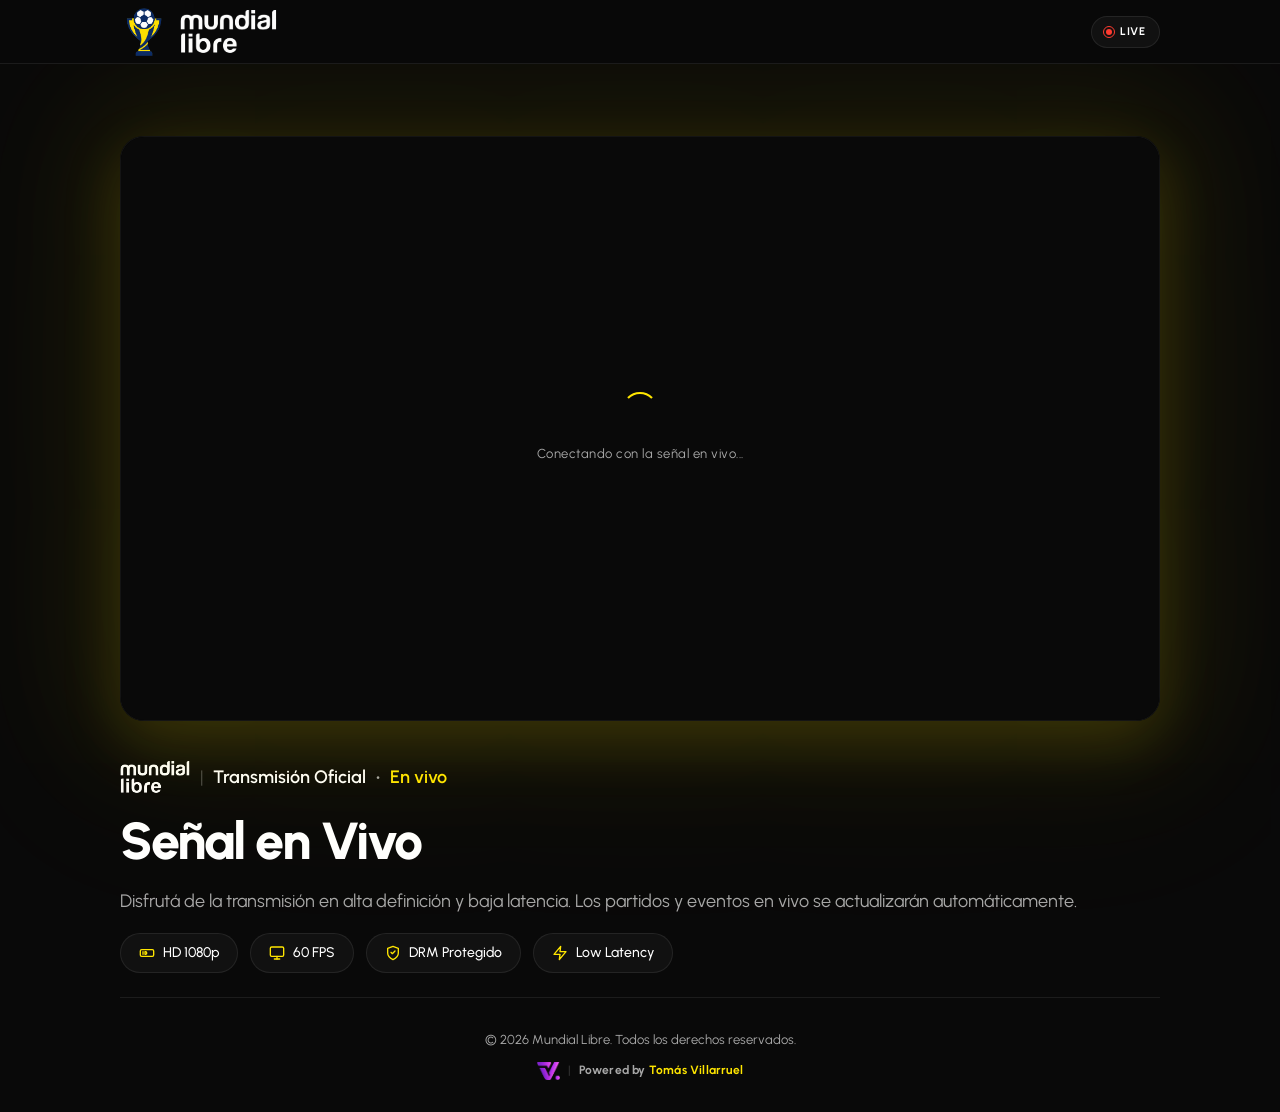
==== index.html @ 09b851c9 "feat: add HLS stream extractor scripts and supporting UI components for live sports monitoring" ====
<!doctype html>
<html lang="es">
  <head>
    <meta charset="UTF-8" />
    <meta name="viewport" content="width=device-width, initial-scale=1.0" />
    <meta
      name="description"
      content="Mundial Libre - Mirá fútbol en vivo gratis en HD con baja latencia, señal estable y cobertura de los principales torneos internacionales." />
    <meta
      name="keywords"
      content="futbol libre, mundial libre, futbol en vivo, copa america en vivo, eurocopa en vivo, ver futbol gratis hd, transmision futbol online, dsports en vivo" />
    <meta name="robots" content="index, follow" />
    <meta name="google-site-verification" content="qY3G6KcyWsuF0Gc6paD_POjngbvopvtGDoPmMm7JuSA" />
    <link rel="canonical" href="https://mundiallibre.vercel.app/" />

    <!-- Open Graph / Facebook -->
    <meta property="og:type" content="website" />
    <meta property="og:url" content="https://mundiallibre.vercel.app/" />
    <meta property="og:site_name" content="Mundial Libre" />
    <meta
      property="og:title"
      content="Mundial Libre | Fútbol en Vivo Gratis en HD" />
    <meta
      property="og:description"
      content="Mundial Libre - Mirá fútbol en vivo gratis en HD con baja latencia, señal estable y cobertura de los principales torneos internacionales." />
    <meta
      property="og:image"
      content="https://mundiallibre.vercel.app/assets/logo.png" />

    <!-- Twitter -->
    <meta name="twitter:card" content="summary_large_image" />
    <meta name="twitter:url" content="https://mundiallibre.vercel.app/" />
    <meta
      name="twitter:title"
      content="Mundial Libre | Fútbol en Vivo Gratis en HD" />
    <meta
      name="twitter:description"
      content="Mundial Libre - Mirá fútbol en vivo gratis en HD con baja latencia, señal estable y cobertura de los principales torneos internacionales." />
    <meta
      name="twitter:image"
      content="https://mundiallibre.vercel.app/assets/logo.png" />

    <!-- Schema.org JSON-LD Structured Data -->
    <script type="application/ld+json">
      {
        "@context": "https://schema.org",
        "@type": "WebSite",
        "name": "Mundial Libre",
        "alternateName": "MundialLibre",
        "url": "https://mundiallibre.vercel.app/",
        "description": "Mundial Libre ofrece fútbol en vivo gratis en HD, con baja latencia y una experiencia de visualización estable.",
        "potentialAction": {
          "@type": "SearchAction",
          "target": "https://mundiallibre.vercel.app/?q={search_term_string}",
          "query-input": "required name=search_term_string"
        }
      }
    </script>

    <title>Mundial Libre | Fútbol en Vivo Gratis en HD</title>

    <!-- Google Fonts: Urbanist -->
    <link rel="preconnect" href="https://fonts.googleapis.com" />
    <link rel="preconnect" href="https://fonts.gstatic.com" crossorigin />
    <link
      href="https://fonts.googleapis.com/css2?family=Urbanist:wght@300;400;500;600;700;800;900&display=swap"
      rel="stylesheet" />

    <!-- CSS Stylesheet -->
    <link rel="stylesheet" href="/css/style.css?v=112" />

    <!-- Favicon -->
    <link rel="shortcut icon" href="/favicon.ico" />
    <link rel="icon" type="image/png" sizes="32x32" href="/favicon.png" />
    <link rel="icon" type="image/svg+xml" href="/assets/favicon.svg" />
    <link rel="apple-touch-icon" href="/assets/logo.png" />
    <link rel="icon" type="image/png" sizes="192x192" href="/assets/logo.png" />

    <link rel="dns-prefetch" href="//cdnjs.cloudflare.com" />
    <link rel="dns-prefetch" href="//cdn.jsdelivr.net" />

    <!-- Shaka Player CDN -->
    <script
      defer
      src="https://cdnjs.cloudflare.com/ajax/libs/shaka-player/5.0.5/shaka-player.compiled.js"></script>

    <!-- GSAP for Animations -->
    <script
      defer
      src="https://cdnjs.cloudflare.com/ajax/libs/gsap/3.12.2/gsap.min.js"></script>

    <!-- Canvas Confetti CDN -->
    <script
      defer
      src="https://cdn.jsdelivr.net/npm/canvas-confetti@1.6.0/dist/confetti.browser.min.js"></script>
  </head>
  <body>
    <!-- MODERN STICKY NAVBAR (full-width, outside app-container) -->
    <header class="app-header" id="app-navbar">
      <div class="navbar-inner">
        <a
          href="/"
          class="brand-logo"
          id="brand-home-link">
          <img
            src="/assets/logo.svg"
            alt="Logo de Mundial Libre"
            class="brand-logo-img" />
          <img
            src="/assets/mundiallibre.svg"
            alt="Mundial Libre Logo"
            class="brand-logo-text-img" />
        </a>

        <div class="navbar-right">
          <div class="signal-badge">
            <span class="live-dot"></span>
            <span class="live-text">LIVE</span>
          </div>
        </div>
      </div>
    </header>

    <!-- Centered Web App Container -->
    <div class="app-container">
      <!-- MAIN STREAMING CONTENT -->
      <main class="main-content">
        <h1 class="visually-hidden">
          Mundial Libre | Fútbol en Vivo Gratis en HD
        </h1>
        <div class="player-container-relative">
          <div class="player-glow-backdrop"></div>
          <div class="player-wrapper animate-player" id="player-container">
            <!-- Loading overlay -->
            <div class="player-loader" id="player-loader">
              <div class="spinner">
                <div class="spinner-circle"></div>
              </div>
              <p class="loader-text">Conectando con la señal en vivo...</p>
            </div>

            <!-- Video Element -->
            <video
              id="video-player"
              crossorigin="anonymous"
              playsinline></video>

            <!-- Fallback Iframe (Used when Shaka Player / DRM fails) -->
            <iframe
              id="iframe-fallback"
              style="display: none; width: 100%; height: 100%; border: none"
              allow="autoplay; encrypted-media; fullscreen"></iframe>

            <!-- Big Play/Pause Center HUD Overlay -->
            <div class="center-play-hud" id="center-play-hud">
              <div class="hud-circle">
                <svg
                  viewBox="0 0 24 24"
                  width="40"
                  height="40"
                  fill="currentColor"
                  class="hud-play-icon">
                  <path d="M8 5v14l11-7z" />
                </svg>
              </div>
            </div>

            <!-- CUSTOM PLAYER CONTROLS OVERLAY -->
            <div class="custom-player-controls" id="player-controls">
              <!-- Progress bar -->
              <div class="progress-bar-container" id="timeline-container">
                <div class="progress-bar-hover-zone"></div>
                <div class="progress-bar-bg"></div>
                <div class="progress-bar-buffer" id="buffer-bar"></div>
                <div class="progress-bar-play" id="play-bar"></div>
                <div class="progress-bar-scrubber" id="scrubber-dot"></div>
              </div>

              <!-- Buttons Row -->
              <div class="controls-buttons-row">
                <div class="left-controls">
                  <button
                    class="control-btn"
                    id="play-btn"
                    aria-label="Play/Pausa">
                    <svg
                      viewBox="0 0 24 24"
                      width="22"
                      height="22"
                      fill="currentColor"
                      id="play-icon">
                      <path d="M6 19h4V5H6v14zm8-14v14h4V5h-4z" />
                    </svg>
                  </button>

                  <button class="control-btn" id="live-sync-btn">
                    <span class="sync-dot"></span>
                    <span class="sync-text">EN VIVO</span>
                  </button>

                  <div class="volume-control">
                    <button
                      class="control-btn"
                      id="mute-btn"
                      aria-label="Silenciar">
                      <svg
                        viewBox="0 0 24 24"
                        width="22"
                        height="22"
                        fill="currentColor"
                        id="volume-icon">
                        <path
                          d="M3 9v6h4l5 5V4L7 9H3zm13.5 3c0-1.77-1.02-3.29-2.5-4.03v8.05c1.48-.73 2.5-2.25 2.5-4.02zM14 3.23v2.06c2.89.86 5 3.54 5 6.71s-2.11 5.85-5 6.71v2.06c4.01-.91 7-4.49 7-8.77s-2.99-7.86-7-8.77z" />
                      </svg>
                    </button>
                    <div class="volume-slider-container">
                      <input
                        type="range"
                        class="volume-slider"
                        id="volume-slider"
                        min="0"
                        max="1"
                        step="0.05"
                        value="0.8" />
                    </div>
                  </div>
                </div>

                <div class="right-controls">
                  <div class="quality-selector-container">
                    <button
                      class="control-btn"
                      id="quality-btn"
                      title="Ajustes de Calidad">
                      <svg
                        viewBox="0 0 24 24"
                        width="20"
                        height="20"
                        fill="none"
                        stroke="currentColor"
                        stroke-width="2"
                        stroke-linecap="round"
                        stroke-linejoin="round">
                        <line x1="4" y1="21" x2="4" y2="14"></line>
                        <line x1="4" y1="10" x2="4" y2="3"></line>
                        <line x1="12" y1="21" x2="12" y2="12"></line>
                        <line x1="12" y1="8" x2="12" y2="3"></line>
                        <line x1="20" y1="21" x2="20" y2="16"></line>
                        <line x1="20" y1="12" x2="20" y2="3"></line>
                        <line x1="1" y1="14" x2="7" y2="14"></line>
                        <line x1="9" y1="8" x2="15" y2="8"></line>
                        <line x1="17" y1="16" x2="23" y2="16"></line>
                      </svg>
                    </button>
                    <div class="quality-menu" id="quality-menu">
                      <div class="quality-option active" data-quality="auto">
                        Auto (1080p)
                      </div>
                      <div class="quality-option" data-quality="1080p">
                        1080p HD (60fps)
                      </div>
                      <div class="quality-option" data-quality="720p">
                        720p HD
                      </div>
                      <div class="quality-option" data-quality="480p">480p</div>
                    </div>
                  </div>

                  <button
                    class="control-btn"
                    id="fullscreen-btn"
                    aria-label="Pantalla completa">
                    <svg
                      viewBox="0 0 24 24"
                      width="22"
                      height="22"
                      fill="currentColor">
                      <path
                        d="M7 14H5v5h5v-2H7v-3zm-2-4h2V7h3V5H5v5zm12 7h-3v2h5v-5h-2v3zM14 5v2h3v3h2V5h-5z" />
                    </svg>
                  </button>
                </div>
              </div>
            </div>
          </div>
        </div>

        <!-- Signal description details -->
        <div class="signal-details animate-details">
          <p
            class="signal-subtitle"
            style="
              display: flex;
              align-items: center;
              gap: 10px;
              flex-wrap: wrap;
              margin-bottom: 4px;
            ">
            <img
              src="/assets/mundiallibre.svg"
              alt="Mundial Libre"
              style="
                height: 32px;
                width: auto;
                object-fit: contain;
                display: block;
              " />
            <span style="opacity: 0.3; font-weight: 300">|</span>
            <span class="subtitle-text">Transmisión Oficial</span>
            <span class="dot">•</span>
            <span class="live">En vivo</span>
          </p>
          <h2 class="signal-title">Señal en Vivo</h2>

          <div class="live-scoreboard-container" style="display: none">
            <div class="scoreboard-team">
              <img class="team-logo home-logo" src="" alt="Escudo local" />
              <span class="team-name home-name">Local</span>
            </div>
            <div class="scoreboard-score">
              <span class="score-num home-score-val">0</span>
              <span class="score-divider">-</span>
              <span class="score-num away-score-val">0</span>
            </div>
            <div class="scoreboard-team">
              <span class="team-name away-name">Visitante</span>
              <img class="team-logo away-logo" src="" alt="Escudo visitante" />
            </div>
            <span class="match-timer-badge" style="display: none"></span>
          </div>
          <p class="signal-desc">
            Disfrutá de la transmisión en alta definición y baja latencia. Los
            partidos y eventos en vivo se actualizarán automáticamente.
          </p>
          <!-- Match Events (Goals & Cards) Section -->
          <div class="match-stats-container" style="display: none">
            <!-- Column 1: Home Events -->
            <div class="stats-column home-stats">
              <div class="stats-column-header">
                <img
                  class="stats-team-logo home-stats-logo"
                  src="/assets/logo.svg"
                  alt="Local Logo" />
                <span class="stats-team-name home-stats-name">Local</span>
              </div>
              <div class="stats-list home-stats-list">
                <!-- Rendered dynamically -->
              </div>
            </div>

            <div class="stats-divider"></div>

            <!-- Column 2: Away Events -->
            <div class="stats-column away-stats">
              <div class="stats-column-header">
                <span class="stats-team-name away-stats-name">Visitante</span>
                <img
                  class="stats-team-logo away-stats-logo"
                  src="/assets/logo.svg"
                  alt="Visitante Logo" />
              </div>
              <div class="stats-list away-stats-list">
                <!-- Rendered dynamically -->
              </div>
            </div>
          </div>
          <!-- Match Section Divider (only visible if stats container is visible to avoid double margins) -->
          <div class="match-section-divider" style="display: none"></div>

          <!-- Matches Agenda (Previous & Next Match) Section -->
          <div class="matches-agenda-container" style="display: none">
            <!-- Left Side: Previous Match -->
            <div class="agenda-card prev-match-card">
              <div class="agenda-card-header">
                <span class="agenda-card-title">PARTIDO ANTERIOR</span>
                <span class="agenda-card-status">FINALIZADO</span>
              </div>
              <div class="agenda-card-content">
                <div class="agenda-team home-agenda">
                  <img
                    class="agenda-logo prev-home-logo"
                    src="/assets/logo.svg"
                    alt="Escudo local anterior" />
                  <span class="agenda-name prev-home-name">-</span>
                </div>
                <div class="agenda-score-box">
                  <span class="agenda-score prev-home-score">-</span>
                  <span class="agenda-score-divider">:</span>
                  <span class="agenda-score prev-away-score">-</span>
                </div>
                <div class="agenda-team away-agenda">
                  <span class="agenda-name prev-away-name">-</span>
                  <img
                    class="agenda-logo prev-away-logo"
                    src="/assets/logo.svg"
                    alt="Escudo visitante anterior" />
                </div>
              </div>
            </div>

            <!-- Right Side: Next Match -->
            <div class="agenda-card next-match-card">
              <div class="agenda-card-header">
                <span class="agenda-card-title">PRÓXIMO PARTIDO</span>
                <span class="agenda-card-status next-match-status"
                  >PROGRAMADO</span
                >
              </div>
              <div class="agenda-card-content">
                <div class="agenda-team home-agenda">
                  <img
                    class="agenda-logo next-home-logo"
                    src="/assets/logo.svg"
                    alt="Escudo local próximo" />
                  <span class="agenda-name next-home-name">-</span>
                </div>
                <div class="agenda-time-box">
                  <span class="agenda-time-val">-</span>
                </div>
                <div class="agenda-team away-agenda">
                  <span class="agenda-name next-away-name">-</span>
                  <img
                    class="agenda-logo next-away-logo"
                    src="/assets/logo.svg"
                    alt="Escudo visitante próximo" />
                </div>
              </div>
            </div>
          </div>

          <!-- Tournament Bracket Section -->
          <div class="tournament-bracket-container" style="display: none">
            <div class="bracket-section-header">
              <span class="bracket-section-title">CUADRO DE FASE FINAL</span>
            </div>

            <!-- Bracket Tree View -->
            <div class="bracket-tree-view">
              <!-- Left Side -->
              <div class="bracket-half bracket-left">
                <div class="bracket-round round-32">
                  <div class="round-title">16avos</div>
                  <div class="round-matches-list" id="left-r32">
                    <div
                      class="bracket-match-slot"
                      data-match-id="760489"></div>
                    <div
                      class="bracket-match-slot"
                      data-match-id="760492"></div>
                    <div
                      class="bracket-match-slot"
                      data-match-id="760486"></div>
                    <div
                      class="bracket-match-slot"
                      data-match-id="760488"></div>
                    <div
                      class="bracket-match-slot"
                      data-match-id="760497"></div>
                    <div
                      class="bracket-match-slot"
                      data-match-id="760496"></div>
                    <div
                      class="bracket-match-slot"
                      data-match-id="760494"></div>
                    <div
                      class="bracket-match-slot"
                      data-match-id="760493"></div>
                  </div>
                </div>
                <div class="bracket-round round-16">
                  <div class="round-title">Octavos</div>
                  <div class="round-matches-list" id="left-r16">
                    <div
                      class="bracket-match-slot"
                      data-match-id="760503"></div>
                    <div
                      class="bracket-match-slot"
                      data-match-id="760502"></div>
                    <div
                      class="bracket-match-slot"
                      data-match-id="760506"></div>
                    <div
                      class="bracket-match-slot"
                      data-match-id="760507"></div>
                  </div>
                </div>
                <div class="bracket-round round-8">
                  <div class="round-title">Cuartos</div>
                  <div class="round-matches-list" id="left-r8">
                    <div
                      class="bracket-match-slot"
                      data-match-id="760510"></div>
                    <div
                      class="bracket-match-slot"
                      data-match-id="760511"></div>
                  </div>
                </div>
                <div class="bracket-round round-4">
                  <div class="round-title">Semifinal</div>
                  <div class="round-matches-list" id="left-r4">
                    <div
                      class="bracket-match-slot"
                      data-match-id="760514"></div>
                  </div>
                </div>
              </div>

              <!-- Center Final -->
              <div class="bracket-center">
                <div class="round-title">Gran Final</div>
                <div class="final-match-slot" data-match-id="760517"></div>
              </div>

              <!-- Right Side -->
              <div class="bracket-half bracket-right">
                <div class="bracket-round round-4">
                  <div class="round-title">Semifinal</div>
                  <div class="round-matches-list" id="right-r4">
                    <div
                      class="bracket-match-slot"
                      data-match-id="760515"></div>
                  </div>
                </div>
                <div class="bracket-round round-8">
                  <div class="round-title">Cuartos</div>
                  <div class="round-matches-list" id="right-r8">
                    <div
                      class="bracket-match-slot"
                      data-match-id="760512"></div>
                    <div
                      class="bracket-match-slot"
                      data-match-id="760513"></div>
                  </div>
                </div>
                <div class="bracket-round round-16">
                  <div class="round-title">Octavos</div>
                  <div class="round-matches-list" id="right-r16">
                    <div
                      class="bracket-match-slot"
                      data-match-id="760504"></div>
                    <div
                      class="bracket-match-slot"
                      data-match-id="760505"></div>
                    <div
                      class="bracket-match-slot"
                      data-match-id="760508"></div>
                    <div
                      class="bracket-match-slot"
                      data-match-id="760509"></div>
                  </div>
                </div>
                <div class="bracket-round round-32">
                  <div class="round-title">16avos</div>
                  <div class="round-matches-list" id="right-r32">
                    <div
                      class="bracket-match-slot"
                      data-match-id="760487"></div>
                    <div
                      class="bracket-match-slot"
                      data-match-id="760490"></div>
                    <div
                      class="bracket-match-slot"
                      data-match-id="760491"></div>
                    <div
                      class="bracket-match-slot"
                      data-match-id="760495"></div>
                    <div
                      class="bracket-match-slot"
                      data-match-id="760498"></div>
                    <div
                      class="bracket-match-slot"
                      data-match-id="760500"></div>
                    <div
                      class="bracket-match-slot"
                      data-match-id="760499"></div>
                    <div
                      class="bracket-match-slot"
                      data-match-id="760501"></div>
                  </div>
                </div>
              </div>
            </div>

            <!-- Expand Overlay (Mobile only) -->
            <div class="bracket-expand-overlay">
              <span class="expand-text"
                >Tocar para desplegar cuadro completo</span
              >
              <svg
                class="expand-chevron"
                viewBox="0 0 24 24"
                fill="none"
                stroke="currentColor"
                stroke-width="2.5"
                stroke-linecap="round"
                stroke-linejoin="round">
                <polyline points="6 9 12 15 18 9"></polyline>
              </svg>
            </div>
          </div>

          <div class="signal-specs">
            <span class="spec-tag">
              <svg
                class="spec-icon"
                viewBox="0 0 24 24"
                fill="none"
                stroke="currentColor"
                stroke-width="2"
                stroke-linecap="round"
                stroke-linejoin="round">
                <rect x="2" y="7" width="20" height="10" rx="2" ry="2" />
                <path
                  d="M6 10v4M9 10v4h1a1.5 1.5 0 0 0 1.5-1.5v-1A1.5 1.5 0 0 0 10 10H9z" />
              </svg>
              HD 1080p
            </span>
            <span class="spec-tag">
              <svg
                class="spec-icon"
                viewBox="0 0 24 24"
                fill="none"
                stroke="currentColor"
                stroke-width="2"
                stroke-linecap="round"
                stroke-linejoin="round">
                <rect x="2" y="3" width="20" height="14" rx="2" ry="2" />
                <line x1="8" y1="21" x2="16" y2="21" />
                <line x1="12" y1="17" x2="12" y2="21" />
              </svg>
              60 FPS
            </span>
            <span class="spec-tag">
              <svg
                class="spec-icon"
                viewBox="0 0 24 24"
                fill="none"
                stroke="currentColor"
                stroke-width="2"
                stroke-linecap="round"
                stroke-linejoin="round">
                <path d="M12 22s8-4 8-10V5l-8-3-8 3v7c0 6 8 10 8 10z" />
                <path d="m9 11 2 2 4-4" />
              </svg>
              DRM Protegido
            </span>
            <span class="spec-tag">
              <svg
                class="spec-icon"
                viewBox="0 0 24 24"
                fill="none"
                stroke="currentColor"
                stroke-width="2"
                stroke-linecap="round"
                stroke-linejoin="round">
                <polygon points="13 2 3 14 12 14 11 22 21 10 12 10 13 2" />
              </svg>
              Low Latency
            </span>
          </div>
        </div>
      </main>

      <!-- FOOTER -->
      <footer class="app-footer">
        <p>&copy; 2026 Mundial Libre. Todos los derechos reservados.</p>
        <div
          style="
            display: flex;
            align-items: center;
            justify-content: center;
            gap: 8px;
            font-size: 12px;
            color: var(--text-secondary);
            margin-top: 10px;
          ">
          <img
            src="/assets/tomas_logo.png"
            alt="Logo de Tomás Villarruel"
            style="
              height: 18px;
              width: auto;
              object-fit: contain;
              vertical-align: middle;
            " />
          <span style="opacity: 0.3">|</span>
          <span style="font-weight: 700; letter-spacing: 0.2px"
            >Powered by
            <a
              href="https://www.linkedin.com/in/tomasvillarruel/"
              target="_blank"
              rel="noopener noreferrer"
              style="
                color: var(--color-accent-yellow);
                text-decoration: none;
                font-weight: 700;
                transition: color var(--transition-fast);
              "
              onmouseover="this.style.color = '#FFFFFF'"
              onmouseout="this.style.color = 'var(--color-accent-yellow)'"
              >Tomás Villarruel</a
            ></span
          >
        </div>
      </footer>
    </div>

    <!-- Main JavaScript App Code (Modular ES6) -->
    <script type="module" src="/js/main.js?v=112"></script>
  </body>
</html>
---- css/style.css ----
/* style.css - MundialLibre (Figma Mockup Recreation) */

/* ==========================================
   RESET & SYSTEM INITIALIZATION
   ========================================== */
*,
*::before,
*::after {
  margin: 0;
  padding: 0;
  box-sizing: border-box;
}

:root {
  /* Color Palette */
  --color-bg-deep: #090909;
  --color-bg-base: #111111;
  --color-border: rgba(255, 255, 255, 0.08);

  /* Brand Accents */
  --color-accent-yellow: #ffe600;
  --color-live-red: #ff3b30;

  /* Text Colors */
  --text-primary: #ffffff;
  --text-secondary: #a8a8a8;

  /* Fonts */
  --font-display: "Urbanist", sans-serif;
  --font-body: "Urbanist", sans-serif;

  /* System Properties */
  --radius-sm: 3px;
  --radius-md: 8px;
  --radius-lg: 24px; /* Radios: 24px Todos los componentes */

  /* Shadows */
  --shadow-premium: 0 40px 100px -20px rgba(0, 0, 0, 0.95);
  --transition-smooth: all 0.35s cubic-bezier(0.16, 1, 0.3, 1);
  --transition-fast: all 0.2s ease;
}

/* Custom Selection Colors matching Branding Yellow */
::selection {
  background-color: var(--color-accent-yellow);
  color: #000000;
}

::-moz-selection {
  background-color: var(--color-accent-yellow);
  color: #000000;
}

/* ==========================================
   CUSTOM PREMIUM SCROLLBAR
   ========================================== */
::-webkit-scrollbar {
  width: 6px; /* Ancho: 6px */
  height: 6px;
}

::-webkit-scrollbar-track {
  background: transparent; /* Track: Transparente */
}

::-webkit-scrollbar-thumb {
  background: #2a2a2a; /* Thumb: #2A2A2A */
  border-radius: 3px; /* Radio: 3px */
  transition: background 200ms ease; /* Transición: 200ms ease */
}

::-webkit-scrollbar-thumb:hover {
  background: var(--color-accent-yellow); /* Hover: #FFE600 */
}

html {
  scroll-behavior: smooth;
  scroll-padding-top: 88px;
}

body {
  background-color: var(--color-bg-deep); /* Background #090909 */
  color: var(--text-primary);
  font-family: var(--font-body);
  min-height: 100vh;
  overflow-x: hidden;
  position: relative;
  line-height: 1.6;
  -webkit-font-smoothing: antialiased;
  -moz-osx-font-smoothing: grayscale;
}

.player-container-relative {
  position: relative;
  width: 100%;
  z-index: 2;
}

.player-wrapper,
.player-glow-backdrop,
.custom-player-controls {
  contain: paint;
}

/* Stadium Glow - applied to a separate backdrop behind .player-wrapper. 
   Keeping it on a separate empty div avoids the GPU compositing bug in Chrome! */
.player-glow-backdrop {
  position: absolute;
  top: 0;
  left: 0;
  width: 100%;
  height: 100%;
  border-radius: var(--radius-lg);
  background: transparent;
  box-shadow:
    0px 20px 60px rgba(255, 230, 0, 0.15),
    0px 0px 120px 40px rgba(255, 230, 0, 0.06),
    0px 0px 200px 80px rgba(255, 230, 0, 0.03);
  z-index: 1;
  pointer-events: none;
}

/* ==========================================
   APP CONTAINER LAYOUT (1440px wide viewport specs)
   ========================================== */
.app-container {
  max-width: 1440px; /* Contenedor centrado: 1200px + Padding lateral: 120px */
  margin: 0 auto;
  padding: 0 120px; /* Padding lateral: 120px */
  position: relative;
  z-index: 1;
  display: flex;
  flex-direction: column;
  min-height: 100vh;
}

/* ==========================================
   MODERN STICKY NAVBAR (Full-width, Glassmorphism)
   ========================================== */
.app-header {
  position: sticky;
  top: 0;
  left: 0;
  width: 100%;
  height: 64px;
  z-index: 100;
  background: rgba(9, 9, 9, 0.97);
  border-bottom: 1px solid var(--color-border);
  transition:
    background 0.3s ease,
    box-shadow 0.3s ease;
}

.app-header.scrolled {
  background: rgba(9, 9, 9, 0.92);
  box-shadow: 0 4px 30px rgba(0, 0, 0, 0.4);
}

/* Inner container: centers content like app-container */
.navbar-inner {
  max-width: 1440px;
  margin: 0 auto;
  padding: 0 120px;
  height: 100%;
  display: flex;
  justify-content: space-between;
  align-items: center;
}

.navbar-right {
  display: flex;
  align-items: center;
  gap: 16px;
}

/* Brand Logo Link */
.brand-logo {
  display: flex;
  align-items: center;
  gap: 12px;
  text-decoration: none;
  transition: opacity 0.2s ease;
  border: none;
  background: transparent;
  padding: 0;
}

.brand-logo:hover {
  opacity: 0.85;
}

.brand-logo-img {
  height: 48px;
  width: 48px;
  object-fit: contain;
  border-radius: 12px;
}

.brand-logo-text-img {
  height: 44px;
  width: auto;
  object-fit: contain;
  display: block;
}

/* Signal status badge */
.signal-badge {
  display: flex;
  align-items: center;
  gap: 8px;
  background: rgba(255, 255, 255, 0.04);
  border: 1px solid var(--color-border);
  border-radius: 24px;
  padding: 6px 14px;
  height: 32px;
  transition: var(--transition-fast);
}

.signal-badge:hover {
  background: rgba(255, 255, 255, 0.08);
  border-color: rgba(255, 255, 255, 0.15);
}

.live-dot {
  width: 6px;
  height: 6px;
  background-color: var(--color-live-red);
  border-radius: 50%;
  position: relative;
}

.live-dot::after {
  content: '';
  position: absolute;
  top: -3px;
  left: -3px;
  right: -3px;
  bottom: -3px;
  border-radius: 50%;
  border: 1px solid var(--color-live-red);
  animation: pulse-ring 1.8s cubic-bezier(0.215, 0.61, 0.355, 1) infinite;
}

@keyframes pulse-ring {
  0% {
    transform: scale(0.5);
    opacity: 1;
  }
  80%, 100% {
    transform: scale(2.2);
    opacity: 0;
  }
}

.live-text {
  font-family: var(--font-display);
  font-size: 11px;
  font-weight: 700;
  color: #ffffff;
  letter-spacing: 0.5px;
}

/* ==========================================
   MAIN STREAMING CONTENT (Espaciado superior del header al player: 72px)
   ========================================== */
.main-content {
  margin-top: 72px; /* Espaciado superior del header al player: 72px */
  display: flex;
  flex-direction: column;
  gap: 40px; /* Espaciado player a título: 40px */
}

.player-wrapper {
  position: relative;
  z-index: 2;
  width: 100%;
  aspect-ratio: 16 / 9;
  max-height: 675px; /* Altura del player: 675px (16:9) */
  background-color: #000000;
  border-radius: var(--radius-lg); /* Radios: 24px */
  overflow: hidden;
  /* Yellow stadium glow moved to .player-glow-backdrop */
  border: 1px solid var(--color-border);
}

.player-wrapper video {
  width: 100%;
  height: 100%;
  object-fit: contain;
  display: block;
}

/* Loader overlay */
.player-loader {
  position: absolute;
  top: 0;
  left: 0;
  width: 100%;
  height: 100%;
  background-color: var(--color-bg-deep);
  z-index: 10;
  display: flex;
  flex-direction: column;
  align-items: center;
  justify-content: center;
  gap: 16px;
  transition: opacity 0.5s ease;
}

.spinner {
  position: relative;
  width: 36px;
  height: 36px;
}

.spinner-circle {
  width: 100%;
  height: 100%;
  border: 2px solid transparent;
  border-top: 2px solid var(--color-accent-yellow);
  border-radius: 50%;
  animation: spin 1s linear infinite;
}

.loader-text {
  font-family: var(--font-display);
  font-size: 13px;
  color: var(--text-secondary);
  letter-spacing: 0.5px;
  text-align: center;
  padding: 0 20px;
}

/* Center HUD Play */
.center-play-hud {
  position: absolute;
  top: 50%;
  left: 50%;
  transform: translate(-50%, -50%) scale(0.9);
  opacity: 0;
  pointer-events: none;
  z-index: 8;
  transition: all 0.3s cubic-bezier(0.16, 1, 0.3, 1);
}

.center-play-hud.active {
  opacity: 1;
  transform: translate(-50%, -50%) scale(1);
}

.hud-circle {
  width: 64px;
  height: 64px;
  background: rgba(
    17,
    17,
    17,
    0.85
  ); /* Slightly darker to compensate for no blur */
  border: 1px solid var(--color-border);
  border-radius: 50%;
  display: flex;
  align-items: center;
  justify-content: center;
}

.hud-play-icon {
  color: #ffffff;
  margin-left: 3px;
}

/* Custom Player Controls Bar */
.custom-player-controls {
  position: absolute;
  bottom: 0;
  left: 0;
  width: 100%;
  background: linear-gradient(
    to top,
    rgba(9, 9, 9, 0.98) 0%,
    rgba(9, 9, 9, 0.4) 75%,
    transparent 100%
  );
  padding: 40px 24px 16px 24px;
  z-index: 7;
  opacity: 0;
  transform: translateY(8px);
  transition: all 0.35s cubic-bezier(0.16, 1, 0.3, 1);
  pointer-events: auto;
}

.player-wrapper.show-controls .custom-player-controls {
  opacity: 1;
  transform: translateY(0);
}

.player-wrapper.hide-cursor,
.player-wrapper.hide-cursor * {
  cursor: none !important;
}

/* iOS pseudo-fullscreen: CSS-only fullscreen that keeps the ManagedMediaSource
   pipeline intact. webkitEnterFullscreen() hands control to native iOS player
   which breaks our Shaka response filters on orientation change. */
.player-wrapper.ios-fullscreen {
  position: fixed !important;
  inset: 0 !important;
  width: 100% !important;
  height: 100% !important;
  max-height: none !important;
  aspect-ratio: auto !important;
  z-index: 9999 !important;
  border-radius: 0 !important;
  border: none !important;
}

/* Custom Seekbar */
.progress-bar-container {
  width: 100%;
  height: 3px;
  position: relative;
  cursor: pointer;
  margin-bottom: 12px;
}

.progress-bar-hover-zone {
  position: absolute;
  top: -6px;
  left: 0;
  width: 100%;
  height: 14px;
  z-index: 3;
}

.progress-bar-bg {
  width: 100%;
  height: 100%;
  background: rgba(255, 255, 255, 0.15);
  border-radius: 1.5px;
  position: absolute;
  top: 0;
  left: 0;
}

.progress-bar-buffer {
  height: 100%;
  background: rgba(255, 255, 255, 0.25);
  border-radius: 1.5px;
  position: absolute;
  top: 0;
  left: 0;
  width: 100%;
}

.progress-bar-play {
  height: 100%;
  background: var(--color-accent-yellow); /* Yellow timeline seek */
  border-radius: 1.5px;
  position: absolute;
  top: 0;
  left: 0;
  width: 100%;
  transform-origin: left center;
  transform: scaleX(0);
  transition: transform 0.2s ease;
}

.progress-bar-buffer {
  height: 100%;
  background: rgba(255, 255, 255, 0.12);
  border-radius: 1.5px;
  position: absolute;
  top: 0;
  left: 0;
  width: 100%;
  transform-origin: left center;
  transform: scaleX(0);
  transition: transform 0.2s ease;
}

.progress-bar-scrubber {
  position: absolute;
  top: 50%;
  left: var(--scrubber-x, 0%);
  width: 8px;
  height: 8px;
  background: #ffffff;
  border-radius: 50%;
  transform: translate(-50%, -50%)
    scale(var(--scrubber-scale, 0));
  z-index: 4;
  transition: transform 0.15s ease;
  --scrubber-scale: 0;
  --scrubber-x: 0%;
}

.progress-bar-container:hover .progress-bar-scrubber {
  --scrubber-scale: 1;
}

.progress-bar-container:hover .progress-bar-bg,
.progress-bar-container:hover .progress-bar-play {
  height: 3px;
}

/* Control Buttons row */
.controls-buttons-row {
  display: flex;
  justify-content: space-between;
  align-items: center;
}

.left-controls,
.right-controls {
  display: flex;
  align-items: center;
  gap: 16px;
}

.control-btn {
  background: none;
  border: none;
  color: #ffffff;
  cursor: pointer;
  display: flex;
  align-items: center;
  justify-content: center;
  padding: 6px;
  border-radius: var(--radius-sm);
  transition: var(--transition-fast);
  opacity: 0.75;
}

.control-btn:hover {
  color: #ffffff;
  background: rgba(255, 255, 255, 0.08);
  opacity: 1;
}

/* Directo/Live Sync badge */
#live-sync-btn {
  display: flex;
  align-items: center;
  gap: 6px;
  background: transparent;
  border: none;
  padding: 0;
  transition: var(--transition-fast);
}

#live-sync-btn .sync-dot {
  background: var(--color-live-red); /* Red dot */
}

#live-sync-btn .sync-text {
  color: #ffffff; /* White EN VIVO text */
  font-weight: 600;
}

.sync-dot {
  width: 6px;
  height: 6px;
  background: var(--color-live-red);
  border-radius: 50%;
}

.sync-text {
  font-family: var(--font-display);
  font-size: 12px;
  font-weight: 600;
  color: #ffffff;
}

/* Volume panel */
.volume-control {
  display: flex;
  align-items: center;
  gap: 2px;
}

.volume-slider-container {
  width: 0px;
  overflow: hidden;
  transition: width 0.35s cubic-bezier(0.16, 1, 0.3, 1);
  display: flex;
  align-items: center;
}

.volume-control:hover .volume-slider-container {
  width: 60px;
  margin-right: 6px;
}

.volume-slider {
  width: 100%;
  height: 3px;
  -webkit-appearance: none;
  appearance: none;
  background: rgba(255, 255, 255, 0.2);
  border-radius: 1.5px;
  outline: none;
  cursor: pointer;
}

.volume-slider::-webkit-slider-thumb {
  -webkit-appearance: none;
  appearance: none;
  width: 8px;
  height: 8px;
  border-radius: 50%;
  background: #ffffff;
  cursor: pointer;
}

/* Time display */
.time-display {
  font-family: var(--font-display);
  font-size: 11px;
  font-weight: 500;
  color: var(--text-secondary);
  display: flex;
  gap: 4px;
}

.time-separator {
  color: var(--text-muted);
}

/* Quality selector */
.quality-selector-container {
  position: relative;
}

.quality-menu {
  position: absolute;
  bottom: calc(100% + 12px);
  right: -20px;
  background: var(--color-bg-base);
  border: 1px solid var(--color-border);
  border-radius: var(--radius-md);
  padding: 6px;
  width: 140px;
  box-shadow: var(--shadow-premium);
  opacity: 0;
  transform: translateY(10px);
  pointer-events: none;
  z-index: 12;
  transition: all 0.2s ease;
  background: rgba(17, 17, 17, 0.95); /* Solid fallback */
}

.quality-menu.active {
  opacity: 1;
  transform: translateY(0);
  pointer-events: auto;
}

.quality-option {
  padding: 8px 12px;
  font-family: var(--font-display);
  font-size: 11px;
  font-weight: 500;
  color: var(--text-secondary);
  border-radius: var(--radius-sm);
  cursor: pointer;
  transition: var(--transition-fast);
}

.quality-option:hover {
  background: rgba(255, 255, 255, 0.05);
  color: #ffffff;
}

.quality-option.active {
  color: var(--color-accent-yellow);
  font-weight: 700;
}

/* ==========================================
   SIGNAL DESCRIPTION CARD (Editorial Spacings)
   ========================================== */
.signal-details {
  background: transparent;
  border: none;
  border-radius: 0;
  padding: 0;
  box-shadow: none;
  backdrop-filter: none;
  -webkit-backdrop-filter: none;
  display: flex;
  flex-direction: column;
  gap: 16px; /* Espaciado entre elementos: 12px - 28px */
}

.signal-subtitle {
  font-family: var(--font-display);
  font-size: 18px; /* H2: 18px */
  font-weight: 600; /* H2 weight: 600 */
  color: #ffffff;
  display: flex;
  align-items: center;
  gap: 8px;
}

.signal-subtitle .dot {
  color: var(--text-secondary);
}

.signal-subtitle .live {
  color: var(--color-accent-yellow); /* "En vivo" in yellow #FFE600 */
}

.signal-title {
  font-family: var(--font-display);
  font-size: 52px; /* H1: 52px */
  font-weight: 800; /* H1 weight: 800 */
  color: #ffffff;
  letter-spacing: -1.5px;
  line-height: 1.1;
}

.match-timer-badge {
  display: inline-flex;
  align-items: center;
  justify-content: center;
  background: rgba(255, 230, 0, 0.1);
  border: 1px solid rgba(255, 230, 0, 0.35);
  color: var(--color-accent-yellow); /* #FFE600 */
  padding: 6px 14px;
  border-radius: var(--radius-sm); /* 8px or similar rounded */
  font-size: 18px; /* Slightly smaller than title for hierarchy */
  font-weight: 700;
  font-family: monospace;
  margin-left: 18px;
  vertical-align: middle;
  box-shadow: 0px 4px 15px rgba(255, 230, 0, 0.08);
  letter-spacing: normal;
  text-transform: uppercase;
}

/* Live Scoreboard Container styling */
.live-scoreboard-container {
  display: inline-flex;
  align-items: center;
  gap: 20px;
  background: rgba(17, 17, 17, 0.85); /* Solid fallback */
  border: 1px solid var(--color-border);
  padding: 12px 24px;
  border-radius: 16px;
  margin: 12px 0 20px 0;
  box-shadow: 0px 10px 40px rgba(0, 0, 0, 0.25);
}

.scoreboard-team {
  display: flex;
  align-items: center;
  gap: 12px;
}

.team-logo {
  width: 38px;
  height: 38px;
  object-fit: contain;
  filter: drop-shadow(0px 4px 6px rgba(0, 0, 0, 0.3));
}

.team-name {
  font-family: var(--font-display);
  font-size: 28px;
  font-weight: 800;
  color: #ffffff;
  letter-spacing: -0.5px;
}

.scoreboard-score {
  display: flex;
  align-items: center;
  gap: 10px;
  background: rgba(0, 0, 0, 0.6);
  border: 1px solid rgba(255, 255, 255, 0.06);
  padding: 4px 18px;
  border-radius: 8px;
}

.score-num {
  font-family: monospace;
  font-size: 32px;
  font-weight: 900;
  color: var(--color-accent-yellow); /* Yellow scoreboard digits */
  text-shadow: 0 0 8px rgba(255, 230, 0, 0.4);
}

.score-divider {
  font-size: 26px;
  font-weight: 800;
  color: rgba(255, 255, 255, 0.3);
}

.live-scoreboard-container .match-timer-badge {
  margin-left: 8px;
}

.signal-desc {
  font-size: 18px; /* Body: 18px */
  font-weight: 400; /* Body weight: 400 */
  color: var(--text-secondary); /* Secondary text #A8A8A8 */
  line-height: 1.7;
}

.signal-specs {
  display: flex;
  flex-wrap: wrap;
  gap: 12px;
}

.spec-tag {
  background: var(--color-bg-base); /* Surface background #111111 */
  border: 1px solid var(--color-border); /* Borders rgba(255,255,255,0.08) */
  color: #ffffff;
  font-family: var(--font-display);
  font-size: 14px; /* Small: 14px */
  font-weight: 500; /* Small weight: 500 */
  padding: 8px 18px;
  border-radius: var(--radius-lg); /* Radios: 24px Todos los componentes */
  display: flex;
  align-items: center;
  gap: 8px;
  transition: var(--transition-fast);
}

.spec-tag:hover {
  border-color: rgba(255, 255, 255, 0.25);
  background: rgba(255, 255, 255, 0.05);
}

.spec-icon {
  width: 16px;
  height: 16px;
  color: var(--color-accent-yellow); /* Yellow spec icons */
  flex-shrink: 0;
}

/* ==========================================
   FOOTER
   ========================================== */
.app-footer {
  border-top: 1px solid var(--color-border);
  padding: 32px 0; /* Footer padding: 32px top / 32px bottom */
  text-align: center;
  margin-top: 24px;
}

.app-footer p {
  font-size: 13px; /* Caption: 13px */
  font-weight: 400; /* Caption weight: 400 */
  color: var(--text-secondary);
}

/* ==========================================
   RESPONSIVE DESIGN MEDIA QUERIES
   ========================================== */
@media (max-width: 1024px) {
  .app-container {
    padding: 0 40px; /* Scale down padding lateral for tablets */
  }
  .navbar-inner {
    padding: 0 40px; /* Scale down navbar inner padding for tablets */
  }
}

@media (max-width: 768px) {
  .app-container {
    padding: 0 20px; /* Scale down padding lateral for mobile */
  }
  .navbar-inner {
    padding: 0 20px; /* Scale down navbar inner padding for mobile */
  }

  .app-header {
    height: 64px;
  }

  .brand-logo-img {
    height: 36px;
    width: 36px;
    border-radius: 9px;
  }

  .brand-logo-text-img {
    height: 32px;
  }

  .signal-title {
    font-size: 36px;
  }

  .signal-desc {
    font-size: 16px;
  }
}

@media (max-width: 400px) {
  .brand-logo {
    gap: 8px;
  }
  .brand-logo-img {
    height: 30px;
    width: 30px;
    border-radius: 8px;
  }
  .brand-logo-text-img {
    height: 26px;
  }
  .signal-badge {
    padding: 4px 10px;
    height: 28px;
    gap: 6px;
  }
  .live-text {
    font-size: 10px;
  }
}

@media (max-width: 768px) {
  /* Scoreboard Widget Mobile optimization */
  .live-scoreboard-container {
    width: 100%;
    justify-content: space-between;
    padding: 12px;
    gap: 8px;
  }

  .scoreboard-team {
    flex-direction: column;
    align-items: center;
    text-align: center;
    gap: 6px;
    width: 35%;
  }

  .scoreboard-team:last-of-type {
    flex-direction: column-reverse;
  }

  .team-name {
    font-size: 13px !important;
    font-weight: 700;
    line-height: 1.2;
    word-break: break-word;
  }

  .team-logo {
    width: 32px;
    height: 32px;
  }

  .scoreboard-score {
    padding: 4px 12px;
    gap: 6px;
  }

  .score-num {
    font-size: 24px;
  }

  .score-divider {
    font-size: 20px;
  }

  .live-scoreboard-container .match-timer-badge {
    margin-left: 0;
    margin-top: 4px;
    font-size: 11px;
    padding: 4px 8px;
  }

  /* Match Events / Stats Section Mobile optimization */
  .match-stats-container {
    flex-direction: column;
    gap: 16px;
    padding: 16px;
  }

  .stats-divider {
    width: 100%;
    height: 1px;
    background: rgba(255, 255, 255, 0.06);
  }

  .away-stats .stats-item {
    justify-content: flex-start;
    flex-direction: row;
  }

  .away-stats .stats-column-header {
    flex-direction: row;
  }
}

/* Animations */
@keyframes spin {
  to {
    transform: rotate(360deg);
  }
}



/* ==========================================
   GOAL CELEBRATION EFFECT OVERLAY
   ========================================== */
.goal-celebration-overlay {
  position: fixed;
  top: 0;
  left: 0;
  width: 100vw;
  height: 100vh;
  display: flex;
  align-items: center;
  justify-content: center;
  background: rgba(0, 0, 0, 0.65); /* Solid fallback */
  z-index: 99999; /* Display on top of all visual contexts */
  pointer-events: none;
  opacity: 0;
}

.goal-text-glow {
  font-family: var(--font-display);
  font-size: clamp(48px, 10vw, 110px);
  font-weight: 900;
  color: var(--color-accent-yellow); /* Glow yellow theme matching brand */
  text-transform: uppercase;
  letter-spacing: -2px;
  text-shadow:
    0 0 20px rgba(255, 230, 0, 0.8),
    0 0 40px rgba(255, 230, 0, 0.5),
    0 0 80px rgba(255, 230, 0, 0.2);
  transform-origin: center;
  display: inline-block;
  user-select: none;
}

/* ==========================================
   MATCH EVENTS / STATS SECTION (Goles & Tarjetas)
   ========================================== */
.match-stats-container {
  display: flex;
  justify-content: space-between;
  gap: 32px;
  background: rgba(255, 255, 255, 0.02);
  border: 1px solid var(--color-border);
  border-radius: 16px;
  padding: 20px;
  margin-top: 16px;
  margin-bottom: 24px;
  box-shadow: 0px 8px 32px rgba(0, 0, 0, 0.15);
  animation: fadeIn 0.4s ease;
}

.stats-column {
  flex: 1;
  display: flex;
  flex-direction: column;
  gap: 14px;
}

.stats-column-header {
  display: flex;
  align-items: center;
  gap: 10px;
  border-bottom: 1px solid rgba(255, 255, 255, 0.06);
  padding-bottom: 8px;
}

.stats-team-logo {
  width: 24px;
  height: 24px;
  object-fit: contain;
}

.stats-team-name {
  font-family: var(--font-display);
  font-size: 14px;
  font-weight: 700;
  color: var(--text-secondary);
  text-transform: uppercase;
  letter-spacing: 0.5px;
}

.stats-list {
  display: flex;
  flex-direction: column;
  gap: 10px;
}

.stats-item {
  display: flex;
  align-items: center;
  gap: 8px;
  font-size: 14px;
  color: var(--text-primary);
  opacity: 0;
  animation: statsFadeIn 0.5s cubic-bezier(0.16, 1, 0.3, 1) forwards;
}

@keyframes statsFadeIn {
  from {
    opacity: 0;
    transform: translateY(10px);
  }
  to {
    opacity: 1;
    transform: translateY(0);
  }
}

.home-stats .stats-item {
  justify-content: flex-start;
}

.away-stats .stats-item {
  justify-content: flex-end;
  flex-direction: row-reverse; /* Right aligned items */
}

.stats-item-time {
  font-family: monospace;
  font-size: 12px;
  color: var(--color-accent-yellow);
  background: rgba(255, 230, 0, 0.15);
  padding: 2px 6px;
  border-radius: 4px;
  font-weight: 700;
}

.stats-item-player {
  font-weight: 600;
  font-size: 14px;
}

.stats-divider {
  width: 1px;
  background: rgba(255, 255, 255, 0.06);
  align-self: stretch;
}

.stats-icon-wrapper {
  display: flex;
  align-items: center;
  justify-content: center;
  flex-shrink: 0;
}

/* ==========================================
   MATCHES AGENDA SECTION (Partido Anterior / Próximo)
   ========================================== */
.matches-agenda-container {
  display: flex;
  justify-content: space-between;
  gap: 20px;
  margin-top: 12px;
  margin-bottom: 24px;
  animation: fadeIn 0.4s ease;
}

.agenda-card {
  flex: 1;
  background: rgba(18, 18, 22, 0.4);
  border: 1px solid rgba(255, 255, 255, 0.05);
  border-radius: 16px;
  padding: 16px 20px;
  display: flex;
  flex-direction: column;
  gap: 16px;
  backdrop-filter: blur(12px);
  transition: border-color 0.25s cubic-bezier(0.4, 0, 0.2, 1),
              background-color 0.25s cubic-bezier(0.4, 0, 0.2, 1),
              transform 0.25s cubic-bezier(0.4, 0, 0.2, 1),
              opacity 0.25s cubic-bezier(0.4, 0, 0.2, 1);
  will-change: transform, border-color, background-color, opacity;
}

.agenda-card:hover {
  border-color: rgba(255, 255, 255, 0.12);
  background: rgba(18, 18, 22, 0.55);
  transform: translateY(-2px);
}

.prev-match-card {
  opacity: 0.75;
}

.prev-match-card:hover {
  opacity: 1;
}

.agenda-card-header {
  display: flex;
  justify-content: space-between;
  align-items: center;
  border-bottom: 1px solid rgba(255, 255, 255, 0.04);
  padding-bottom: 10px;
}

.agenda-card-title {
  font-family: var(--font-display);
  font-size: 10px;
  font-weight: 800;
  letter-spacing: 1px;
  color: var(--text-secondary);
  text-transform: uppercase;
}

.agenda-card-status {
  font-family: var(--font-display);
  font-size: 9px;
  font-weight: 800;
  letter-spacing: 0.5px;
  text-transform: uppercase;
  padding: 3px 8px;
  border-radius: 4px;
  background: rgba(255, 255, 255, 0.05);
  color: var(--text-secondary);
  white-space: nowrap;
}

.next-match-status {
  background: rgba(0, 158, 227, 0.1);
  color: #009ee3;
}

.agenda-card-content {
  display: flex;
  align-items: center;
  justify-content: space-between;
  width: 100%;
}

.agenda-team {
  display: flex;
  align-items: center;
  gap: 12px;
  width: 38%;
}

.home-agenda {
  justify-content: flex-end;
  text-align: right;
}

.away-agenda {
  justify-content: flex-start;
  text-align: left;
}

.agenda-logo {
  width: 28px;
  height: 28px;
  object-fit: contain;
}

.agenda-name {
  font-family: var(--font-display);
  font-size: 14px;
  font-weight: 600;
  color: var(--text-primary);
  white-space: nowrap;
  overflow: hidden;
  text-overflow: ellipsis;
}

.agenda-score-box {
  display: flex;
  align-items: center;
  justify-content: center;
  gap: 8px;
  background: rgba(255, 255, 255, 0.03);
  border: 1px solid rgba(255, 255, 255, 0.06);
  padding: 6px 16px;
  border-radius: 6px;
  min-width: 80px;
}

.agenda-score {
  font-family: var(--font-display);
  font-size: 16px;
  font-weight: 800;
  color: var(--text-primary);
}

.agenda-score-divider {
  color: var(--text-secondary);
  font-size: 14px;
  opacity: 0.5;
}

.agenda-time-box {
  display: flex;
  align-items: center;
  justify-content: center;
  background: rgba(255, 255, 255, 0.03);
  border: 1px solid rgba(255, 255, 255, 0.06);
  padding: 6px 14px;
  border-radius: 6px;
}

.agenda-time-val {
  font-family: var(--font-display);
  font-size: 10px;
  font-weight: 800;
  color: var(--text-primary);
  letter-spacing: 0.5px;
  white-space: nowrap;
}

/* Mobile query for agenda */
@media (max-width: 600px) {
  .matches-agenda-container {
    flex-direction: column;
    gap: 16px;
  }
  .agenda-card {
    padding: 12px 12px;
  }
  .agenda-team {
    width: 35%;
    gap: 6px;
  }
  .home-agenda {
    justify-content: flex-end;
    text-align: right;
  }
  .away-agenda {
    justify-content: flex-start;
    text-align: left;
  }
  .agenda-logo {
    width: 22px;
    height: 22px;
  }
  .agenda-name {
    font-size: 12px;
  }
  .agenda-score-box {
    padding: 4px 8px;
    min-width: 60px;
    gap: 4px;
    margin: 0 12px; /* Garantiza separación para que no se encime */
  }
  .agenda-score {
    font-size: 14px;
  }
  .agenda-time-box {
    padding: 4px 8px;
    margin: 0 12px; /* Garantiza separación para que no se encime */
  }
  .agenda-time-val {
    font-size: 9px;
  }
}

.match-section-divider {
  height: 1px;
  background: rgba(255, 255, 255, 0.08);
  margin: 24px 0;
}

/* ==========================================
   PENALTY SHOOTOUT (Tanda de Penales)
   ========================================== */
.stats-shootout-row {
  display: flex;
  align-items: center;
  gap: 12px;
  margin-top: 10px;
  padding-top: 10px;
  border-top: 1px dashed rgba(255, 255, 255, 0.08);
  animation: fadeIn 0.3s ease;
}

.home-stats .stats-shootout-row {
  justify-content: flex-start;
}

.away-stats .stats-shootout-row {
  justify-content: flex-end;
  flex-direction: row-reverse;
}

.stats-shootout-title {
  font-family: var(--font-display);
  font-size: 11px;
  font-weight: 700;
  color: var(--text-secondary);
  text-transform: uppercase;
  letter-spacing: 0.5px;
}

.stats-shootout-dots {
  display: flex;
  gap: 6px;
}

.shootout-dot {
  width: 14px;
  height: 14px;
  border-radius: 50%;
  display: flex;
  align-items: center;
  justify-content: center;
  border: 1px solid rgba(255, 255, 255, 0.15);
  background: rgba(255, 255, 255, 0.04);
  transition: transform 0.2s ease;
}

.shootout-dot.score {
  background: #34c759;
  border-color: rgba(52, 199, 89, 0.4);
  box-shadow: 0 0 8px rgba(52, 199, 89, 0.4);
}

.shootout-dot.miss {
  background: #ff3b30;
  border-color: rgba(255, 59, 48, 0.4);
  box-shadow: 0 0 8px rgba(255, 59, 48, 0.4);
}

/* ==========================================
   TOURNAMENT BRACKET SECTION (Knockout Phase)
   ========================================== */
.tournament-bracket-container {
  display: flex;
  flex-direction: column;
  gap: 16px;
  margin-top: 12px;
  margin-bottom: 24px;
  animation: fadeIn 0.4s ease;
}

.bracket-section-header {
  display: flex;
  justify-content: space-between;
  align-items: center;
  border-bottom: 1px solid rgba(255, 255, 255, 0.05);
  padding-bottom: 12px;
}

.bracket-section-title {
  font-family: var(--font-display);
  font-size: 11px;
  font-weight: 800;
  letter-spacing: 1px;
  color: var(--text-secondary);
  text-transform: uppercase;
}



.bracket-tree-view {
  display: flex;
  justify-content: space-between;
  gap: 8px;
  align-items: stretch;
  width: 100%;
  padding: 10px 0;
}

.bracket-half {
  display: flex;
  gap: 8px;
  flex: 1;
}

.bracket-left {
  flex-direction: row;
}

.bracket-right {
  flex-direction: row;
}

.bracket-round {
  display: flex;
  flex-direction: column;
  flex: 1;
}

.round-title {
  font-family: var(--font-display);
  font-size: 9px;
  font-weight: 800;
  color: var(--text-secondary);
  letter-spacing: 0.5px;
  text-transform: uppercase;
  text-align: center;
  margin-bottom: 8px;
  opacity: 0.7;
}

.round-matches-list {
  display: flex;
  flex-direction: column;
  justify-content: space-around;
  gap: 16px;
  height: 100%;
}

.bracket-match-slot {
  min-width: 95px;
}

.bracket-match-node {
  background: rgba(18, 18, 22, 0.45);
  border: 1px solid rgba(255, 255, 255, 0.05);
  border-radius: 8px;
  padding: 6px 8px;
  display: flex;
  flex-direction: column;
  gap: 4px;
  width: 100%;
  box-shadow: 0 4px 12px rgba(0, 0, 0, 0.15);
  transition: border-color 0.2s cubic-bezier(0.4, 0, 0.2, 1),
              transform 0.2s cubic-bezier(0.4, 0, 0.2, 1),
              background-color 0.2s cubic-bezier(0.4, 0, 0.2, 1);
  will-change: transform, border-color, background-color;
}

.bracket-match-node:hover {
  border-color: rgba(255, 255, 255, 0.12);
  background: rgba(18, 18, 22, 0.6);
  transform: translateY(-1px);
}

.bracket-match-team {
  display: flex;
  justify-content: space-between;
  align-items: center;
}

.bracket-team-info {
  display: flex;
  align-items: center;
  gap: 5px;
  max-width: 80%;
}

.bracket-flag {
  width: 14px;
  height: 14px;
  border-radius: 50%;
  object-fit: cover;
  flex-shrink: 0;
  border: 1px solid rgba(255, 255, 255, 0.1);
}

.bracket-team-name {
  font-family: var(--font-display);
  font-size: 9px;
  font-weight: 600;
  color: var(--text-secondary);
  white-space: nowrap;
  overflow: hidden;
  text-overflow: ellipsis;
}

.bracket-match-team.winner .bracket-team-name {
  font-weight: 800;
  color: #ffffff;
}

.bracket-match-team.loser {
  opacity: 0.35;
}

.bracket-team-score {
  font-family: var(--font-display);
  font-size: 11px;
  font-weight: 800;
  color: var(--text-secondary);
}

.bracket-match-team.winner .bracket-team-score {
  color: var(--color-accent-yellow);
}

.bracket-match-meta {
  font-family: var(--font-display);
  font-size: 8px;
  font-weight: 800;
  color: var(--text-secondary);
  opacity: 0.5;
  border-top: 1px solid rgba(255, 255, 255, 0.03);
  padding-top: 4px;
  text-align: center;
  letter-spacing: 0.5px;
}

.bracket-center {
  display: flex;
  flex-direction: column;
  justify-content: center;
  align-items: center;
  gap: 8px;
  width: 125px;
  padding: 0 4px;
}

.final-match-slot {
  width: 100%;
}

.final-match-card {
  background: linear-gradient(135deg, rgba(255, 230, 0, 0.04) 0%, rgba(18, 18, 22, 0.6) 100%);
  border: 1px solid rgba(255, 230, 0, 0.25);
  border-radius: 12px;
  padding: 12px 14px;
  display: flex;
  flex-direction: column;
  gap: 8px;
  width: 100%;
  box-shadow: 0 8px 32px rgba(255, 230, 0, 0.05);
  transition: transform 0.2s ease, border-color 0.2s ease;
}

.final-match-card:hover {
  transform: translateY(-2px);
  border-color: rgba(255, 230, 0, 0.4);
}

.final-match-card .bracket-team-name {
  font-size: 11px;
}

.final-match-card .bracket-team-score {
  font-size: 13px;
}

.final-match-card .bracket-flag {
  width: 20px;
  height: 20px;
}

.bracket-expand-overlay {
  display: none;
}

/* Mobile responsive layout for tournament bracket (vertical stack tree + accordion) */
@media (max-width: 1024px) {
  .tournament-bracket-container {
    position: relative;
    border-radius: 12px;
    background: rgba(18, 18, 22, 0.2);
    border: 1px solid rgba(255, 255, 255, 0.03);
    padding: 12px;
    max-height: 4000px;
    overflow: hidden; /* ALWAYS hidden on mobile to prevent WebKit scroll clipping bugs */
    transition: max-height 0.5s cubic-bezier(0.4, 0, 0.2, 1), border-color 0.3s ease, background-color 0.3s ease;
    -webkit-transform: translate3d(0, 0, 0);
    transform: translate3d(0, 0, 0);
    -webkit-backface-visibility: hidden;
    backface-visibility: hidden;
  }

  .tournament-bracket-container.collapsed {
    border-color: rgba(255, 230, 0, 0.1);
    background: rgba(255, 230, 0, 0.01);
    max-height: 175px !important;
    overflow: hidden !important;
  }

  .bracket-section-header {
    margin-bottom: 0;
    border-bottom: none;
    padding-bottom: 0;
  }

  .tournament-bracket-container:not(.collapsed) .bracket-section-header {
    border-bottom: 1px solid rgba(255, 255, 255, 0.05);
    padding-bottom: 12px;
    margin-bottom: 12px;
  }

  .bracket-section-header::after {
    content: "";
    width: 6px;
    height: 6px;
    border-right: 2px solid var(--text-secondary);
    border-bottom: 2px solid var(--text-secondary);
    transform: rotate(45deg);
    transition: transform 0.3s ease;
    margin-right: 8px;
  }

  .tournament-bracket-container:not(.collapsed) .bracket-section-header::after {
    transform: rotate(-135deg);
  }

  .bracket-tree-view {
    flex-direction: column !important;
    gap: 28px !important;
  }

  .bracket-expand-overlay {
    display: flex;
    position: absolute;
    bottom: 0;
    left: 0;
    right: 0;
    height: 90px;
    background: linear-gradient(to bottom, transparent 0%, rgba(10, 10, 12, 0.98) 100%);
    align-items: flex-end;
    justify-content: center;
    padding-bottom: 16px;
    cursor: pointer;
    z-index: 10;
    gap: 6px;
    border-bottom-left-radius: 12px;
    border-bottom-right-radius: 12px;
    transition: opacity 0.3s ease;
  }

  .tournament-bracket-container:not(.collapsed) .bracket-expand-overlay {
    opacity: 0;
    pointer-events: none;
  }

  .expand-text {
    font-family: var(--font-display);
    font-size: 10px;
    font-weight: 700;
    color: var(--color-accent-yellow);
    letter-spacing: 0.5px;
    text-transform: uppercase;
    text-shadow: 0 2px 4px rgba(0, 0, 0, 0.9);
  }

  .expand-chevron {
    width: 14px;
    height: 14px;
    stroke: var(--color-accent-yellow);
    animation: bracketBounce 2s infinite;
  }

  .bracket-half {
    flex-direction: column !important;
    gap: 20px !important;
  }
  .bracket-left {
    order: 1;
  }
  .bracket-center {
    order: 2;
    width: 100% !important;
    padding: 0 !important;
  }
  .bracket-right {
    order: 3;
  }
  .bracket-round {
    width: 100% !important;
  }
  .bracket-match-slot {
    min-width: 100% !important;
  }
}

@keyframes bracketBounce {
  0%, 20%, 50%, 80%, 100% {
    transform: translateY(0);
  }
  40% {
    transform: translateY(-4px);
  }
  60% {
    transform: translateY(-2px);
  }
}

/* ==========================================
   TOURNAMENT BRACKET CONNECTING LINES (Desktop Only)
   ========================================== */
@media (min-width: 1025px) {
  /* Connectors layout setup */
  .bracket-left .bracket-round:not(.round-4) .bracket-match-node,
  .bracket-right .bracket-round:not(.round-4) .bracket-match-node {
    position: relative;
  }

  /* Left Side: Outgoing connectors (extends right) */
  .bracket-left .bracket-round:not(.round-4) .bracket-match-node::after {
    content: "";
    position: absolute;
    right: -4px;
    width: 4px;
    border-right: 1px solid #25252b;
    z-index: 1;
  }

  .bracket-left .bracket-round:not(.round-4) .bracket-match-slot:nth-child(odd) .bracket-match-node::after {
    top: 50%;
    border-top: 1px solid #25252b;
  }

  .bracket-left .bracket-round:not(.round-4) .bracket-match-slot:nth-child(even) .bracket-match-node::after {
    bottom: 50%;
    border-bottom: 1px solid #25252b;
  }

  /* Right Side: Outgoing connectors (extends left) */
  .bracket-right .bracket-round:not(.round-4) .bracket-match-node::after {
    content: "";
    position: absolute;
    left: -4px;
    width: 4px;
    border-left: 1px solid #25252b;
    z-index: 1;
  }

  .bracket-right .bracket-round:not(.round-4) .bracket-match-slot:nth-child(odd) .bracket-match-node::after {
    top: 50%;
    border-top: 1px solid #25252b;
  }

  .bracket-right .bracket-round:not(.round-4) .bracket-match-slot:nth-child(even) .bracket-match-node::after {
    bottom: 50%;
    border-bottom: 1px solid #25252b;
  }

  /* Heights of vertical lines based on round match densities */
  /* R32 -> R16 */
  .round-32 .bracket-match-slot:nth-child(odd) .bracket-match-node::after {
    height: calc(100% + 8px);
  }
  .round-32 .bracket-match-slot:nth-child(even) .bracket-match-node::after {
    height: calc(100% + 8px);
  }

  /* R16 -> R8 */
  .round-16 .bracket-match-slot:nth-child(odd) .bracket-match-node::after {
    height: calc(200% + 16px);
  }
  .round-16 .bracket-match-slot:nth-child(even) .bracket-match-node::after {
    height: calc(200% + 16px);
  }

  /* R8 -> R4 */
  .round-8 .bracket-match-slot:nth-child(odd) .bracket-match-node::after {
    height: calc(400% + 32px);
  }
  .round-8 .bracket-match-slot:nth-child(even) .bracket-match-node::after {
    height: calc(400% + 32px);
  }

  /* Input connectors (horizontal entry lines from previous rounds) */
  .bracket-left .bracket-round:not(.round-32) .bracket-match-node::before {
    content: "";
    position: absolute;
    left: -4px;
    top: 50%;
    width: 4px;
    height: 1px;
    background: #25252b;
    z-index: 1;
  }

  .bracket-right .bracket-round:not(.round-32) .bracket-match-node::before {
    content: "";
    position: absolute;
    right: -4px;
    top: 50%;
    width: 4px;
    height: 1px;
    background: #25252b;
    z-index: 1;
  }

  /* Semifinal direct horizontal connectors to the Final card */
  .bracket-left .round-4 .bracket-match-node::after {
    content: "";
    position: absolute;
    right: -10px;
    top: 50%;
    width: 10px;
    height: 1px;
    background: #25252b;
  }

  .bracket-right .round-4 .bracket-match-node::after {
    content: "";
    position: absolute;
    left: -10px;
    top: 50%;
    width: 10px;
    height: 1px;
    background: #25252b;
  }
}

/* Visually Hidden Utility for Screen Readers & SEO */
.visually-hidden {
  position: absolute !important;
  width: 1px !important;
  height: 1px !important;
  padding: 0 !important;
  margin: -1px !important;
  overflow: hidden !important;
  clip: rect(0, 0, 0, 0) !important;
  white-space: nowrap !important;
  border: 0 !important;
}
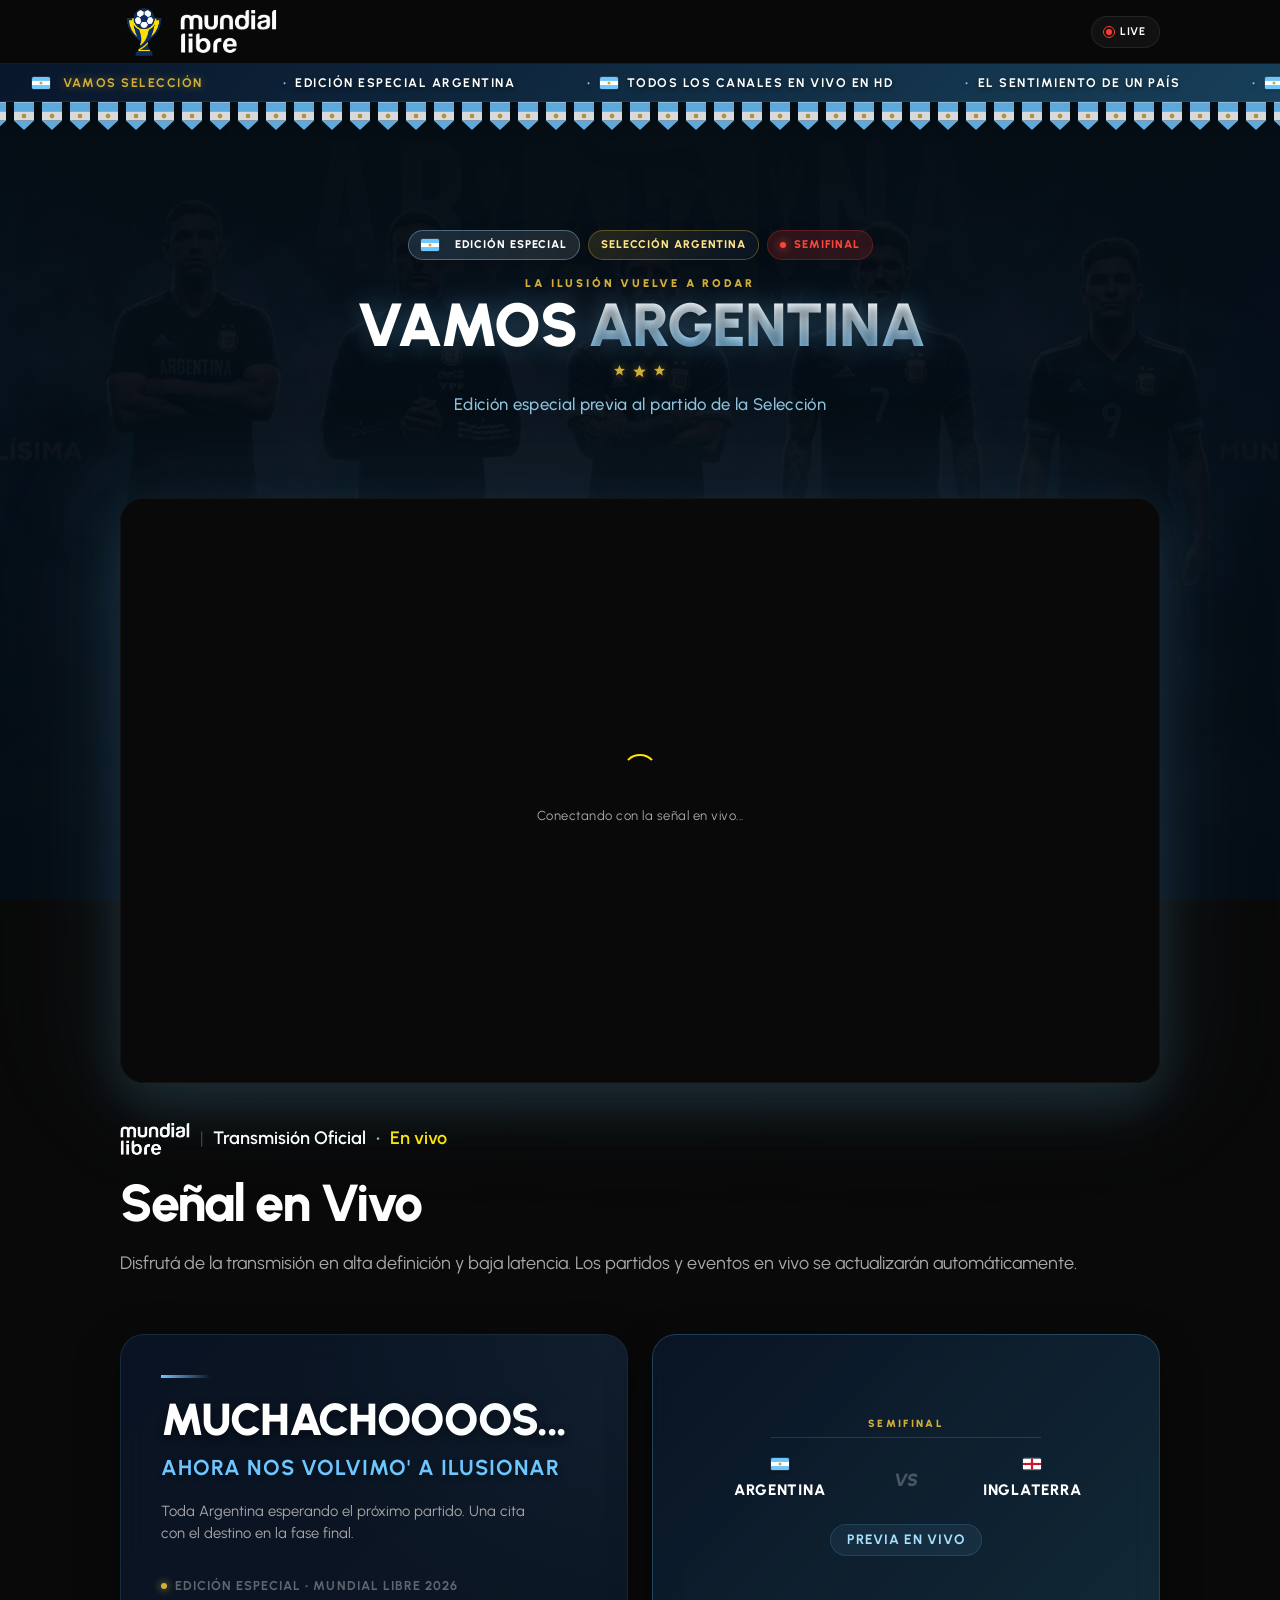
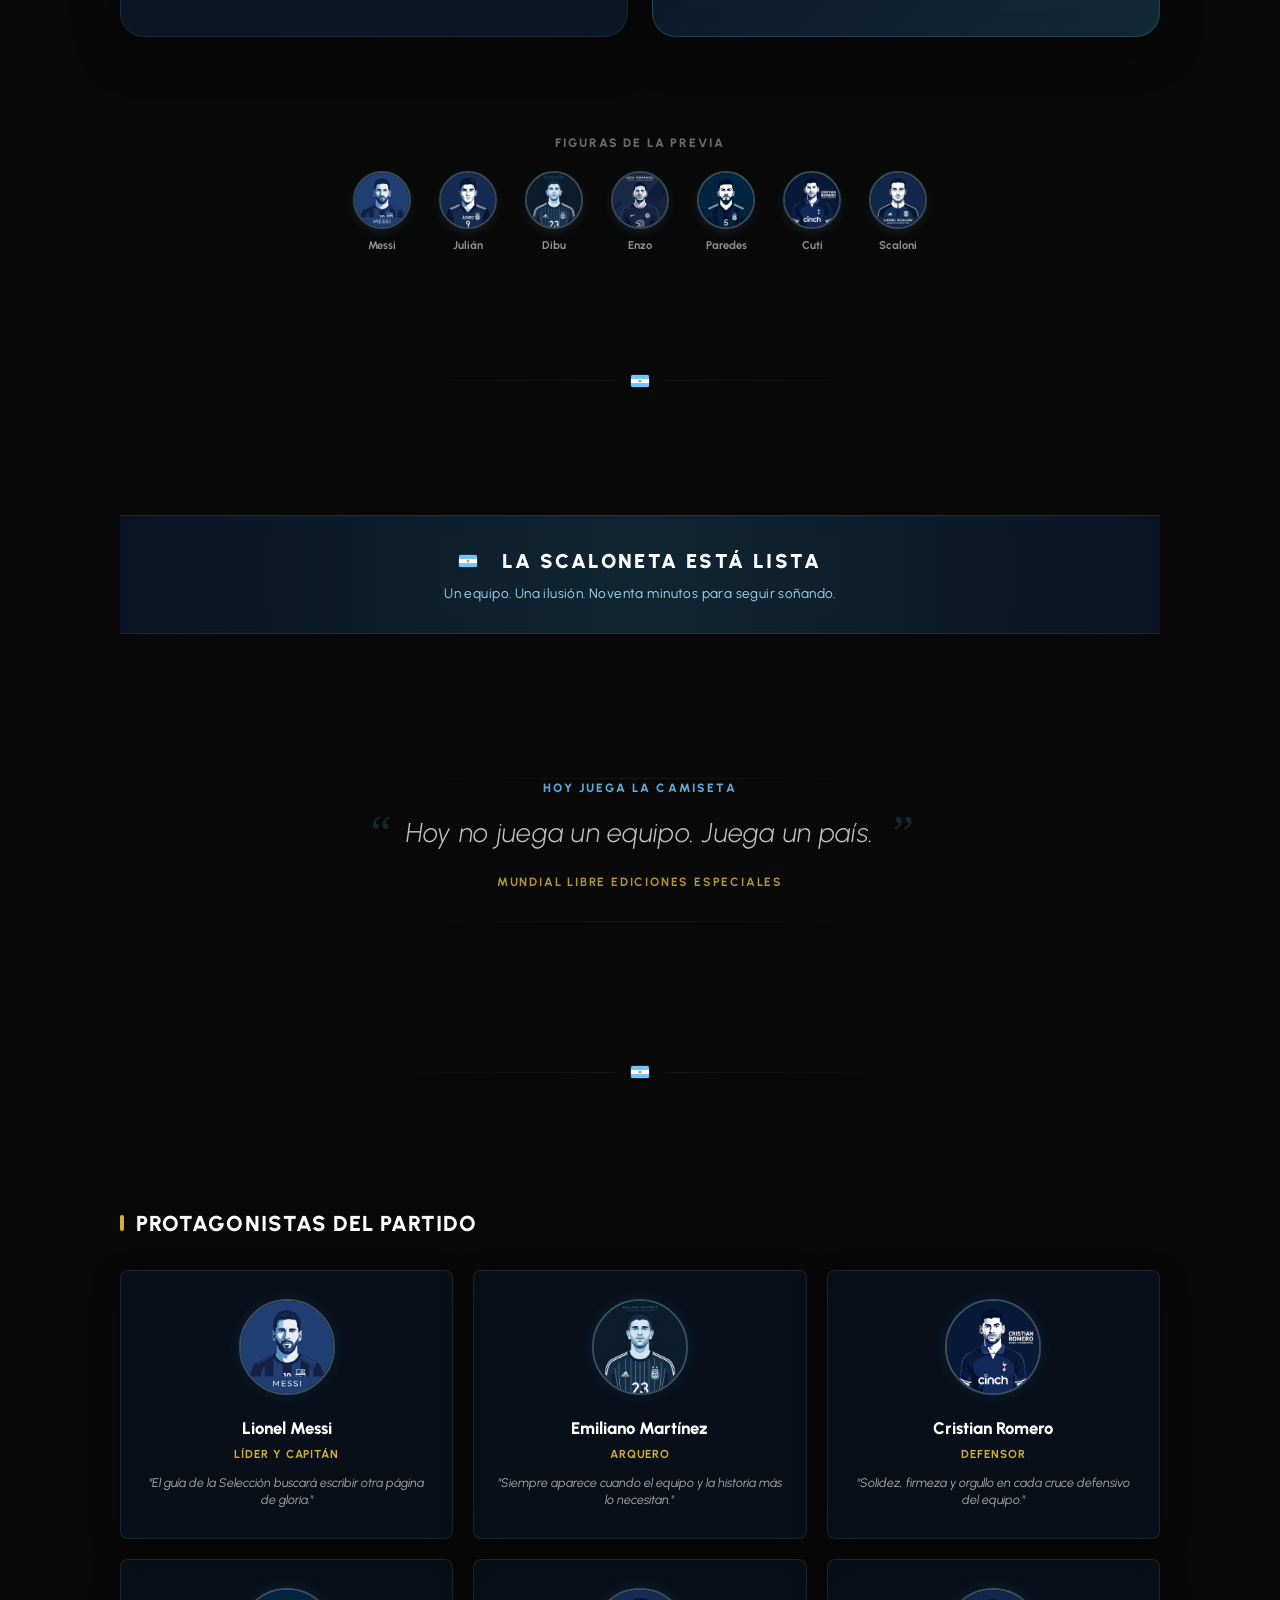
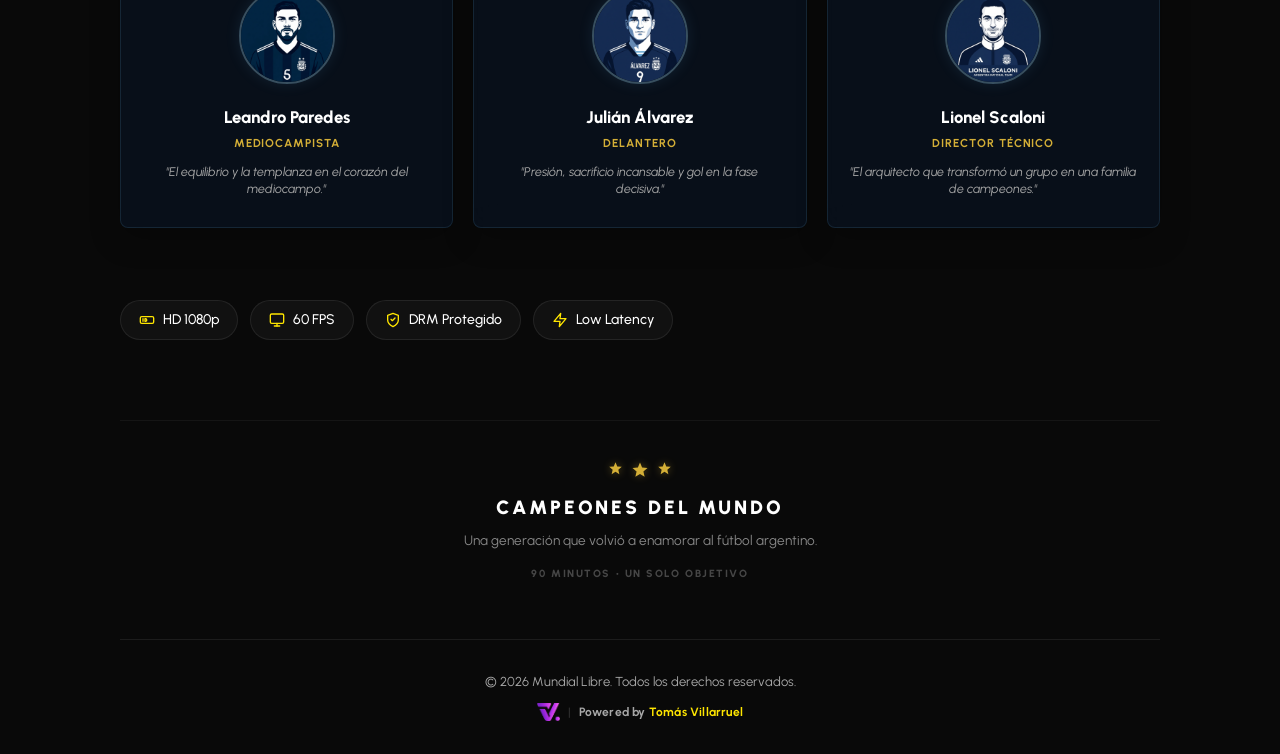
==== commit a83d9377: "implementar la interfaz del modo de partido con temática de Argentina, utilizando recursos dinámicos" ====
--- a/index.html
+++ b/index.html
@@ -705,6 +705,9 @@
       </footer>
     </div>
 
+    <!-- Modo Partido Argentina (Edición Especial) -->
+    <script src="/js/match-mode.js"></script>
+
     <!-- Main JavaScript App Code (Modular ES6) -->
     <script type="module" src="/js/main.js?v=112"></script>
   </body>
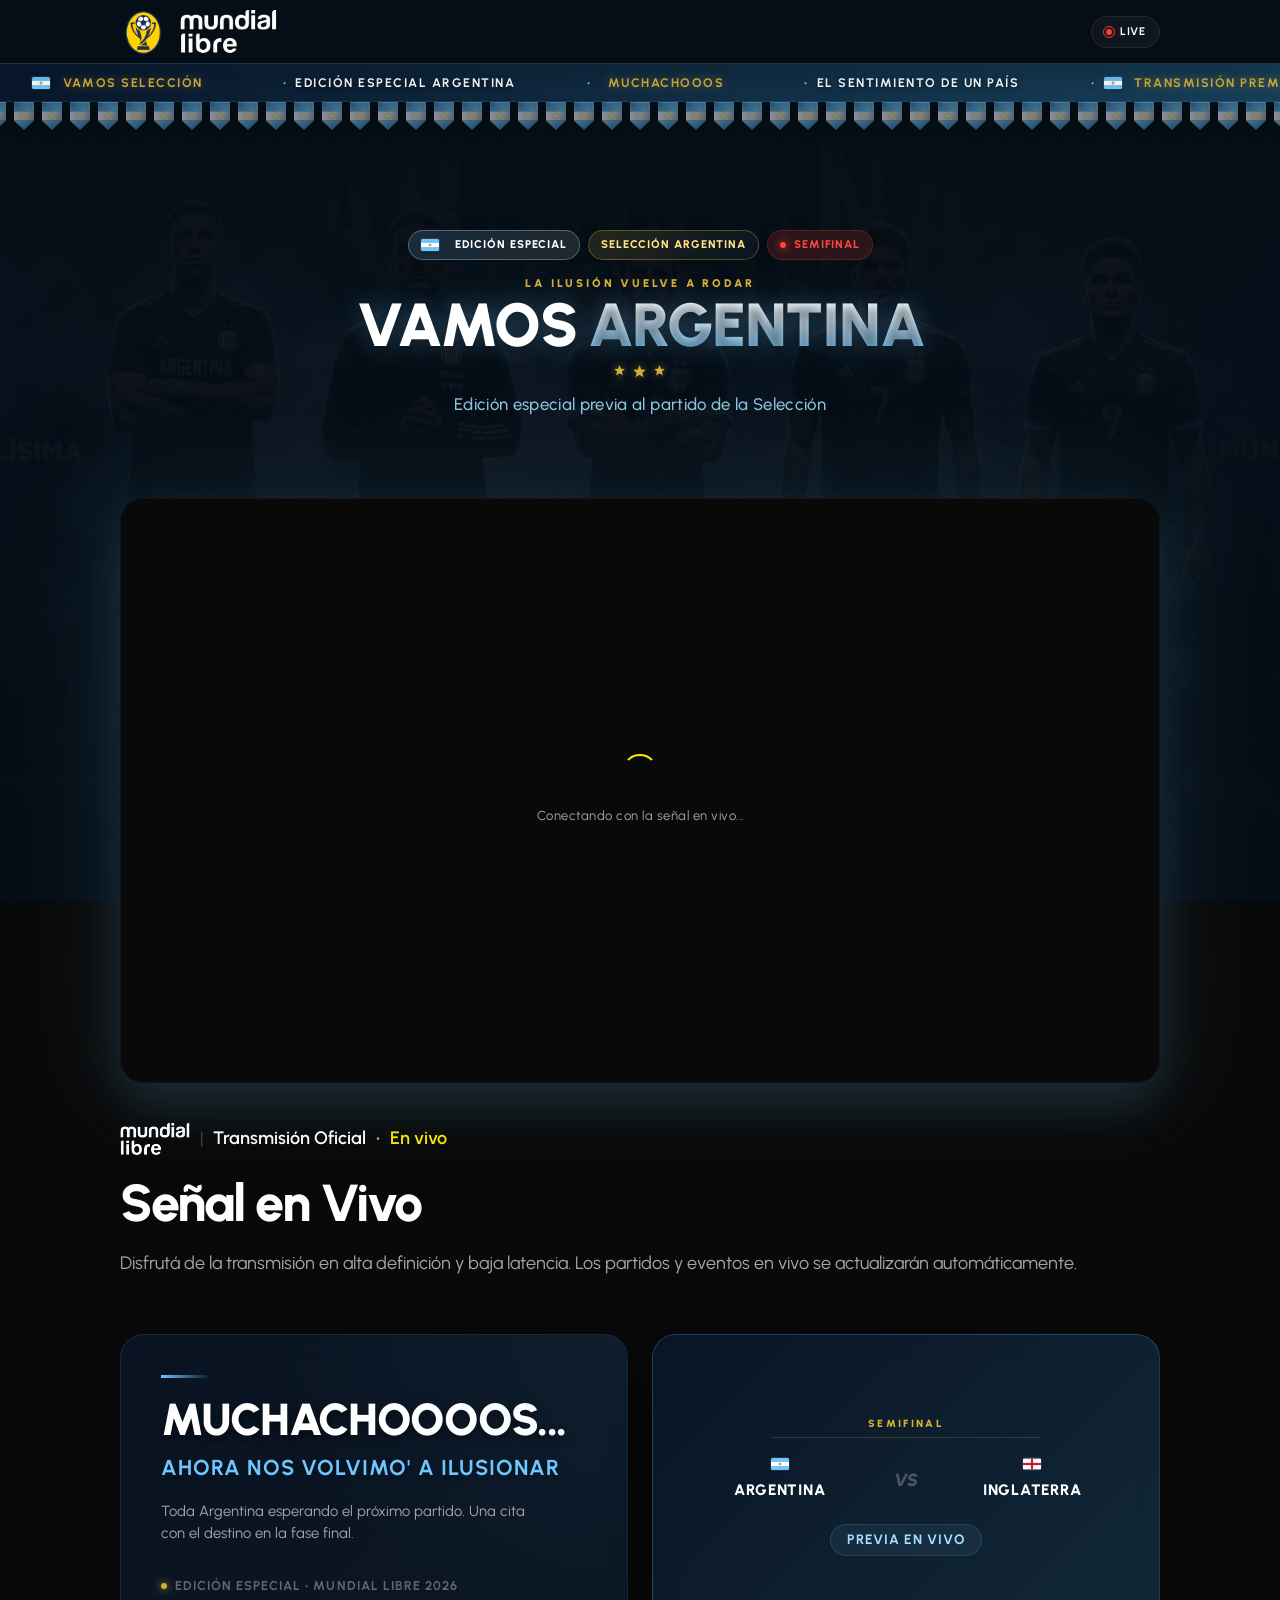
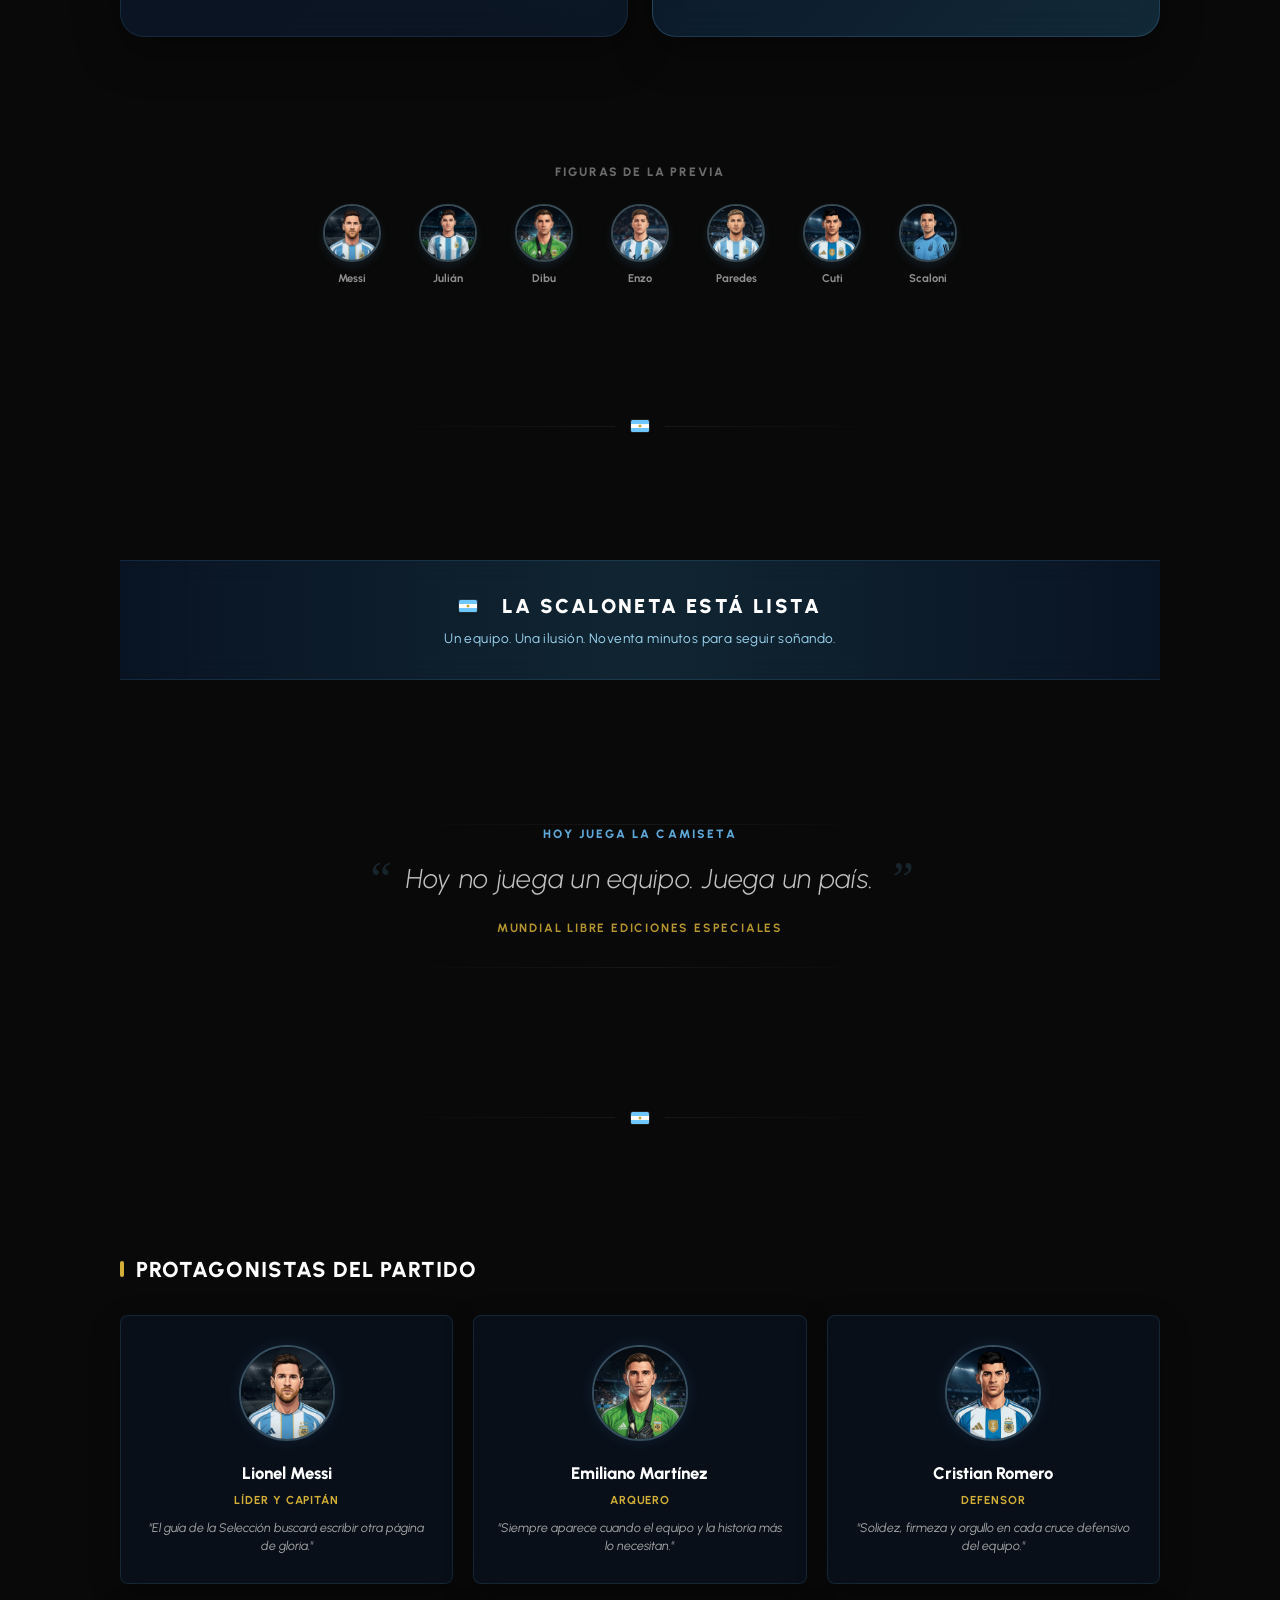
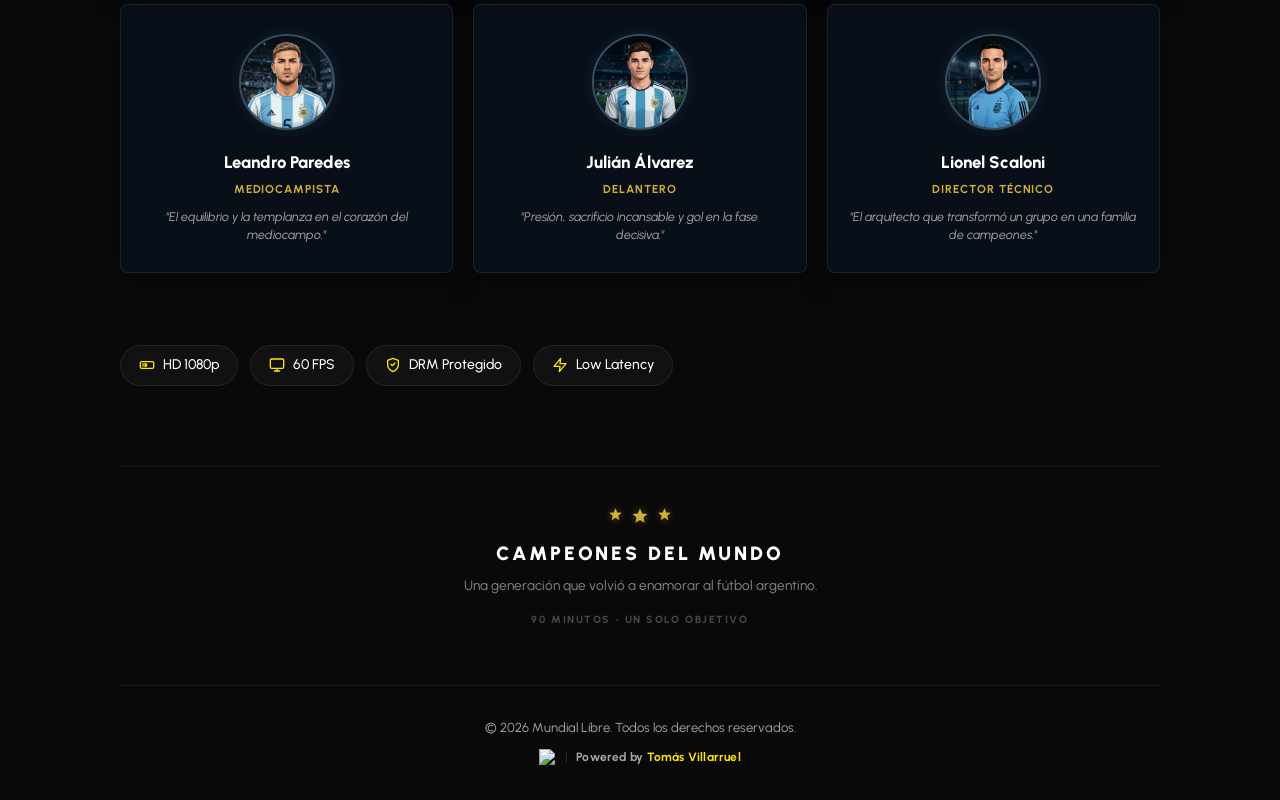
==== commit 4bd0d027: "feat: add progressive web app support, optimize cache headers, and improve SEO with structured data " ====
--- a/index.html
+++ b/index.html
@@ -2,7 +2,7 @@
 <html lang="es">
   <head>
     <meta charset="UTF-8" />
-    <meta name="viewport" content="width=device-width, initial-scale=1.0" />
+    <meta name="viewport" content="width=device-width, initial-scale=1.0, viewport-fit=cover" />
     <meta
       name="description"
       content="Mundial Libre - Mirá fútbol en vivo gratis en HD con baja latencia, señal estable y cobertura de los principales torneos internacionales." />
@@ -11,6 +11,11 @@
       content="futbol libre, mundial libre, futbol en vivo, copa america en vivo, eurocopa en vivo, ver futbol gratis hd, transmision futbol online, dsports en vivo" />
     <meta name="robots" content="index, follow" />
     <meta name="google-site-verification" content="qY3G6KcyWsuF0Gc6paD_POjngbvopvtGDoPmMm7JuSA" />
+    <meta name="theme-color" content="#ffe600" />
+    <meta name="mobile-web-app-capable" content="yes" />
+    <meta name="apple-mobile-web-app-capable" content="yes" />
+    <meta name="apple-mobile-web-app-status-bar-style" content="black-translucent" />
+    <meta name="apple-mobile-web-app-title" content="Mundial Libre" />
     <link rel="canonical" href="https://mundiallibre.vercel.app/" />
 
     <!-- Open Graph / Facebook -->
@@ -25,7 +30,7 @@
       content="Mundial Libre - Mirá fútbol en vivo gratis en HD con baja latencia, señal estable y cobertura de los principales torneos internacionales." />
     <meta
       property="og:image"
-      content="https://mundiallibre.vercel.app/assets/logo.png" />
+      content="https://mundiallibre.vercel.app/assets/logo.webp" />
 
     <!-- Twitter -->
     <meta name="twitter:card" content="summary_large_image" />
@@ -38,7 +43,7 @@
       content="Mundial Libre - Mirá fútbol en vivo gratis en HD con baja latencia, señal estable y cobertura de los principales torneos internacionales." />
     <meta
       name="twitter:image"
-      content="https://mundiallibre.vercel.app/assets/logo.png" />
+      content="https://mundiallibre.vercel.app/assets/logo.webp" />
 
     <!-- Schema.org JSON-LD Structured Data -->
     <script type="application/ld+json">
@@ -56,6 +61,61 @@
         }
       }
     </script>
+    <script type="application/ld+json">
+      {
+        "@context": "https://schema.org",
+        "@type": "Organization",
+        "name": "Mundial Libre",
+        "url": "https://mundiallibre.vercel.app/",
+        "logo": {
+          "@type": "ImageObject",
+          "url": "https://mundiallibre.vercel.app/assets/logo.webp",
+          "width": 512,
+          "height": 512
+        },
+        "description": "Plataforma de transmisión de fútbol en vivo gratis en alta definición con baja latencia.",
+        "foundingDate": "2026",
+        "sameAs": [
+          "https://www.linkedin.com/in/tomasvillarruel/"
+        ]
+      }
+    </script>
+    <script type="application/ld+json">
+      {
+        "@context": "https://schema.org",
+        "@type": "VideoObject",
+        "name": "Fútbol en Vivo Gratis en HD - Mundial Libre",
+        "description": "Transmisión en vivo de fútbol en alta definición. Señal estable, baja latencia y cobertura de los principales torneos internacionales incluyendo Copa América, Eurocopa y Mundiales.",
+        "thumbnailUrl": "https://mundiallibre.vercel.app/assets/logo.webp",
+        "uploadDate": "2026-07-14",
+        "embedUrl": "https://mundiallibre.vercel.app/",
+        "contentUrl": "https://mundiallibre.vercel.app/",
+        "isLiveBroadcast": true,
+        "publication": {
+          "@type": "BroadcastEvent",
+          "isLiveBroadcast": true,
+          "startDate": "2026-06-11T00:00:00-03:00"
+        },
+        "potentialAction": {
+          "@type": "WatchAction",
+          "target": "https://mundiallibre.vercel.app/"
+        }
+      }
+    </script>
+    <script type="application/ld+json">
+      {
+        "@context": "https://schema.org",
+        "@type": "BreadcrumbList",
+        "itemListElement": [
+          {
+            "@type": "ListItem",
+            "position": 1,
+            "name": "Inicio",
+            "item": "https://mundiallibre.vercel.app/"
+          }
+        ]
+      }
+    </script>
 
     <title>Mundial Libre | Fútbol en Vivo Gratis en HD</title>
 
@@ -67,17 +127,20 @@
       rel="stylesheet" />
 
     <!-- CSS Stylesheet -->
-    <link rel="stylesheet" href="/css/style.css?v=112" />
+    <link rel="preload" href="/css/style.css?v=112" as="style" />
+    <link rel="stylesheet" href="/css/style.css?v=112" fetchpriority="high" />
 
     <!-- Favicon -->
-    <link rel="shortcut icon" href="/favicon.ico" />
-    <link rel="icon" type="image/png" sizes="32x32" href="/favicon.png" />
-    <link rel="icon" type="image/svg+xml" href="/assets/favicon.svg" />
-    <link rel="apple-touch-icon" href="/assets/logo.png" />
-    <link rel="icon" type="image/png" sizes="192x192" href="/assets/logo.png" />
+    <link rel="icon" type="image/webp" sizes="32x32" href="/favicon.webp" />
+    <link rel="apple-touch-icon" href="/assets/logo.webp" />
+    <link rel="icon" type="image/png" sizes="192x192" href="/assets/logo.webp" />
+    <!-- Web App Manifest -->
+    <link rel="manifest" href="/manifest.json" />
 
     <link rel="dns-prefetch" href="//cdnjs.cloudflare.com" />
     <link rel="dns-prefetch" href="//cdn.jsdelivr.net" />
+    <link rel="preconnect" href="https://cdnjs.cloudflare.com" crossorigin />
+    <link rel="preconnect" href="https://cdn.jsdelivr.net" crossorigin />
 
     <!-- Shaka Player CDN -->
     <script
@@ -103,13 +166,17 @@
           class="brand-logo"
           id="brand-home-link">
           <img
-            src="/assets/logo.svg"
+            src="/assets/logo.webp"
             alt="Logo de Mundial Libre"
-            class="brand-logo-img" />
+            class="brand-logo-img"
+            width="40"
+            height="40"
+            fetchpriority="high" />
           <img
             src="/assets/mundiallibre.svg"
             alt="Mundial Libre Logo"
-            class="brand-logo-text-img" />
+            class="brand-logo-text-img"
+            fetchpriority="high" />
         </a>
 
         <div class="navbar-right">
@@ -299,6 +366,7 @@
             <img
               src="/assets/mundiallibre.svg"
               alt="Mundial Libre"
+              loading="lazy"
               style="
                 height: 32px;
                 width: auto;
@@ -339,8 +407,11 @@
               <div class="stats-column-header">
                 <img
                   class="stats-team-logo home-stats-logo"
-                  src="/assets/logo.svg"
-                  alt="Local Logo" />
+                  src="/assets/logo.webp"
+                  alt="Local Logo"
+                  loading="lazy"
+                  width="32"
+                  height="32" />
                 <span class="stats-team-name home-stats-name">Local</span>
               </div>
               <div class="stats-list home-stats-list">
@@ -356,8 +427,11 @@
                 <span class="stats-team-name away-stats-name">Visitante</span>
                 <img
                   class="stats-team-logo away-stats-logo"
-                  src="/assets/logo.svg"
-                  alt="Visitante Logo" />
+                  src="/assets/logo.webp"
+                  alt="Visitante Logo"
+                  loading="lazy"
+                  width="32"
+                  height="32" />
               </div>
               <div class="stats-list away-stats-list">
                 <!-- Rendered dynamically -->
@@ -379,8 +453,11 @@
                 <div class="agenda-team home-agenda">
                   <img
                     class="agenda-logo prev-home-logo"
-                    src="/assets/logo.svg"
-                    alt="Escudo local anterior" />
+                    src="/assets/logo.webp"
+                    alt="Escudo local anterior"
+                    loading="lazy"
+                    width="28"
+                    height="28" />
                   <span class="agenda-name prev-home-name">-</span>
                 </div>
                 <div class="agenda-score-box">
@@ -392,8 +469,11 @@
                   <span class="agenda-name prev-away-name">-</span>
                   <img
                     class="agenda-logo prev-away-logo"
-                    src="/assets/logo.svg"
-                    alt="Escudo visitante anterior" />
+                    src="/assets/logo.webp"
+                    alt="Escudo visitante anterior"
+                    loading="lazy"
+                    width="28"
+                    height="28" />
                 </div>
               </div>
             </div>
@@ -410,8 +490,11 @@
                 <div class="agenda-team home-agenda">
                   <img
                     class="agenda-logo next-home-logo"
-                    src="/assets/logo.svg"
-                    alt="Escudo local próximo" />
+                    src="/assets/logo.webp"
+                    alt="Escudo local próximo"
+                    loading="lazy"
+                    width="28"
+                    height="28" />
                   <span class="agenda-name next-home-name">-</span>
                 </div>
                 <div class="agenda-time-box">
@@ -421,8 +504,11 @@
                   <span class="agenda-name next-away-name">-</span>
                   <img
                     class="agenda-logo next-away-logo"
-                    src="/assets/logo.svg"
-                    alt="Escudo visitante próximo" />
+                    src="/assets/logo.webp"
+                    alt="Escudo visitante próximo"
+                    loading="lazy"
+                    width="28"
+                    height="28" />
                 </div>
               </div>
             </div>
@@ -675,8 +761,11 @@
             margin-top: 10px;
           ">
           <img
-            src="/assets/tomas_logo.png"
+            src="/assets/tomas_logo.webp"
             alt="Logo de Tomás Villarruel"
+            loading="lazy"
+            width="18"
+            height="18"
             style="
               height: 18px;
               width: auto;
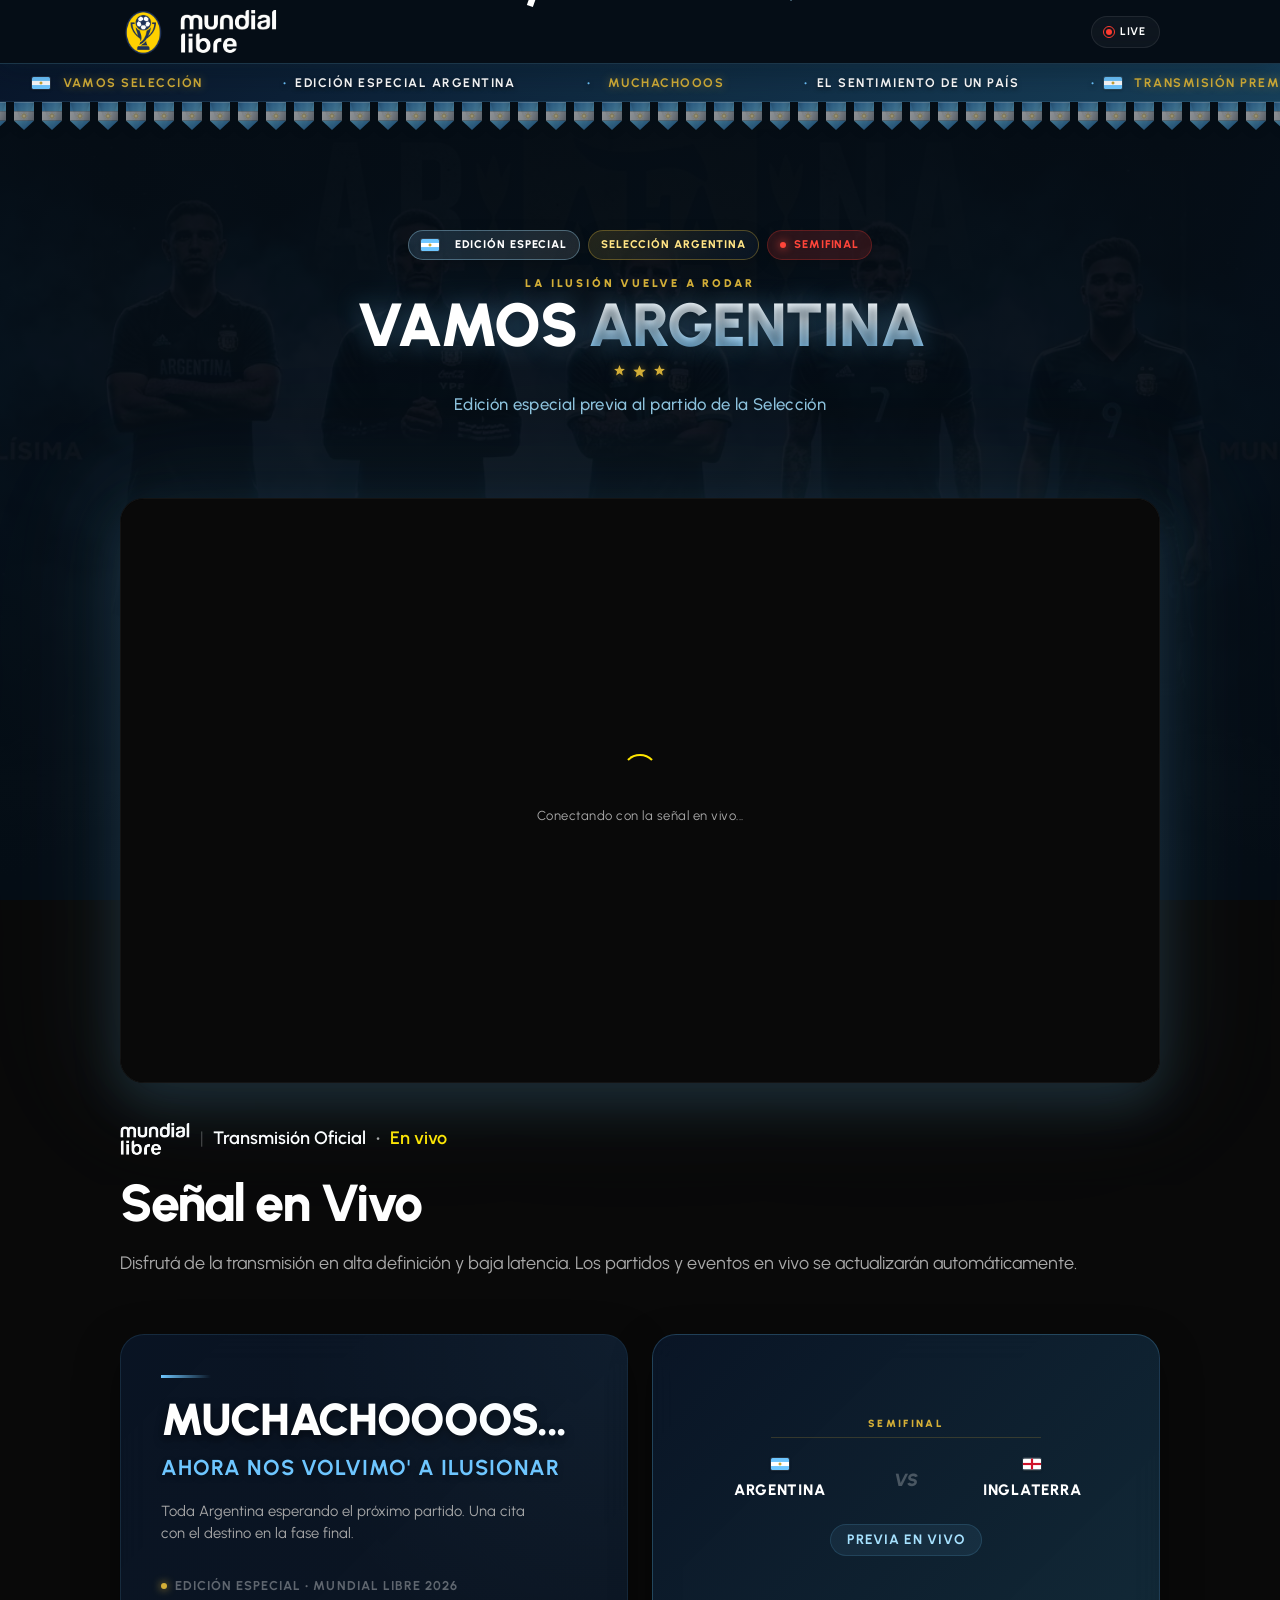
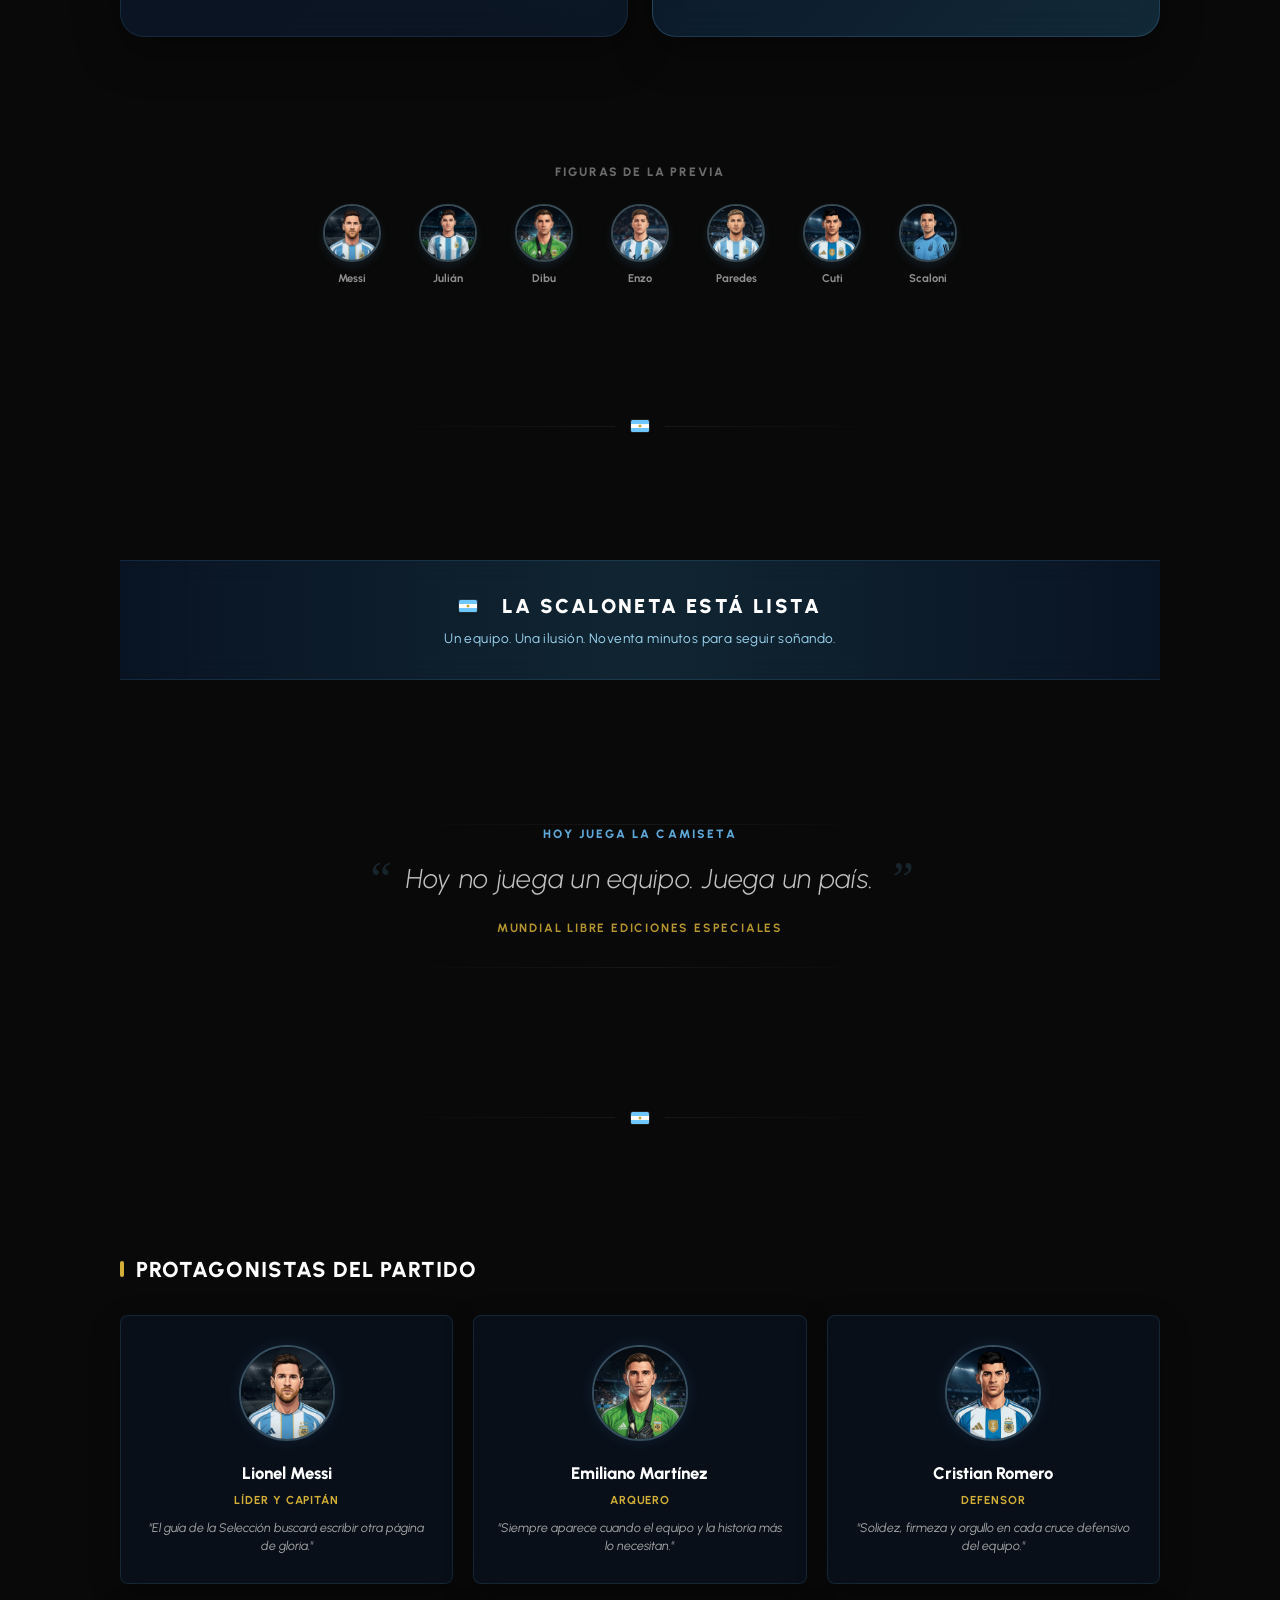
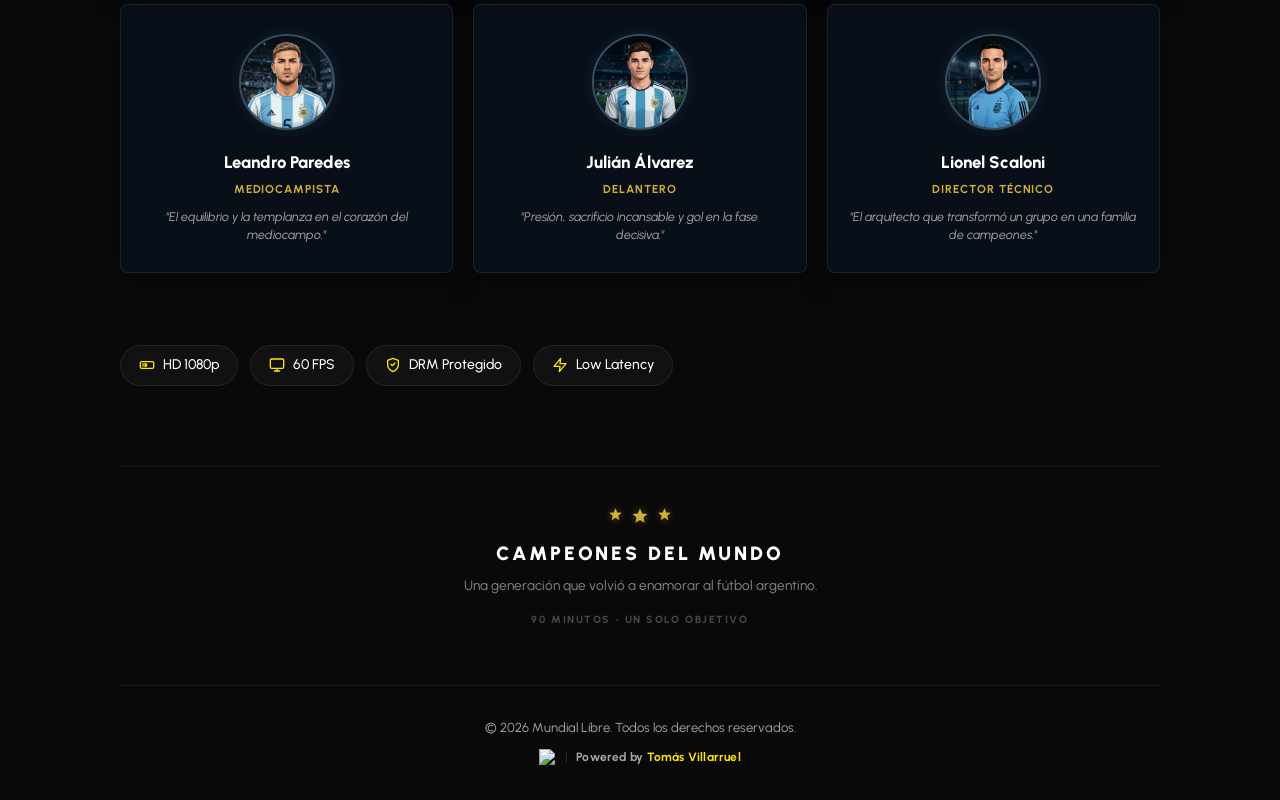
==== commit 47925110: "feat: configure Cache-Control headers for Vercel deployment and local server consistency, and optimi" ====
--- a/index.html
+++ b/index.html
@@ -2,6 +2,7 @@
 <html lang="es">
   <head>
     <meta charset="UTF-8" />
+    <title>Mundial Libre | Fútbol en Vivo Gratis en HD</title>
     <meta name="viewport" content="width=device-width, initial-scale=1.0, viewport-fit=cover" />
     <meta
       name="description"
@@ -117,8 +118,6 @@
       }
     </script>
 
-    <title>Mundial Libre | Fútbol en Vivo Gratis en HD</title>
-
     <!-- Google Fonts: Urbanist -->
     <link rel="preconnect" href="https://fonts.googleapis.com" />
     <link rel="preconnect" href="https://fonts.gstatic.com" crossorigin />
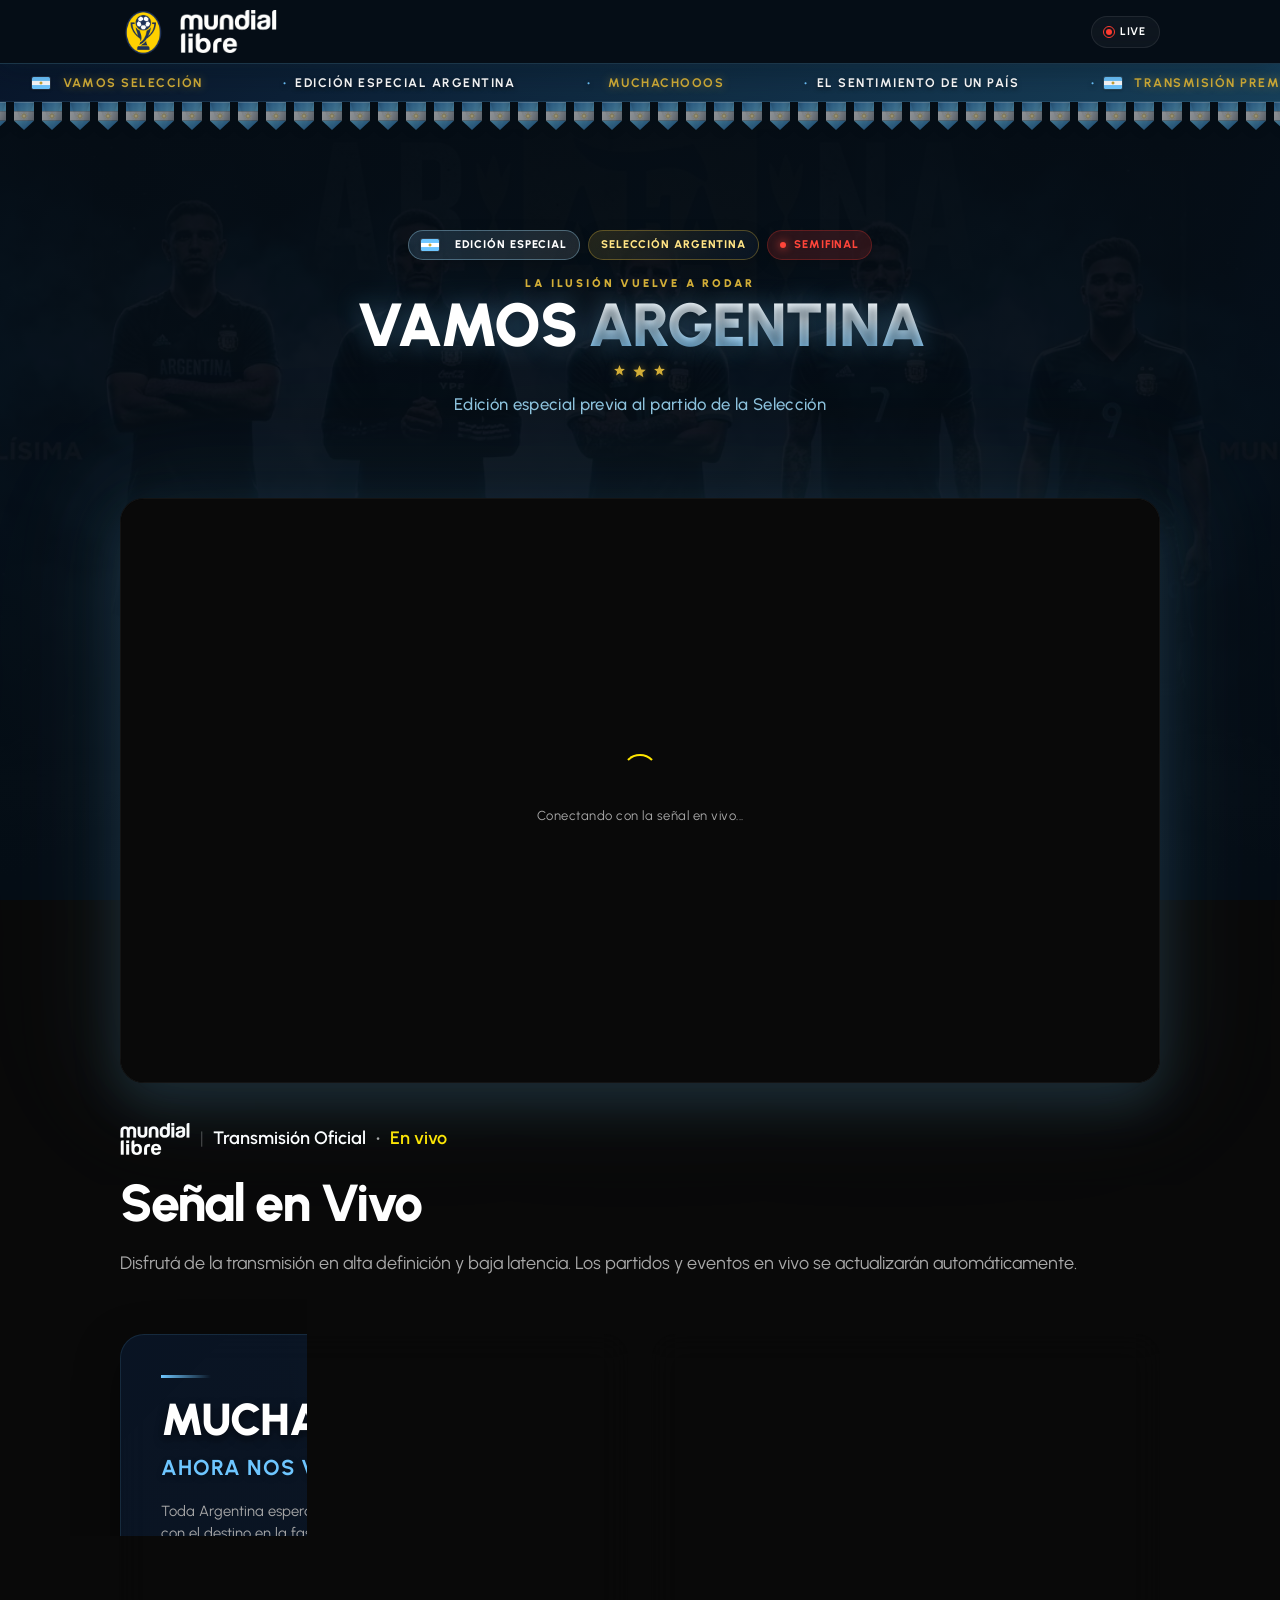
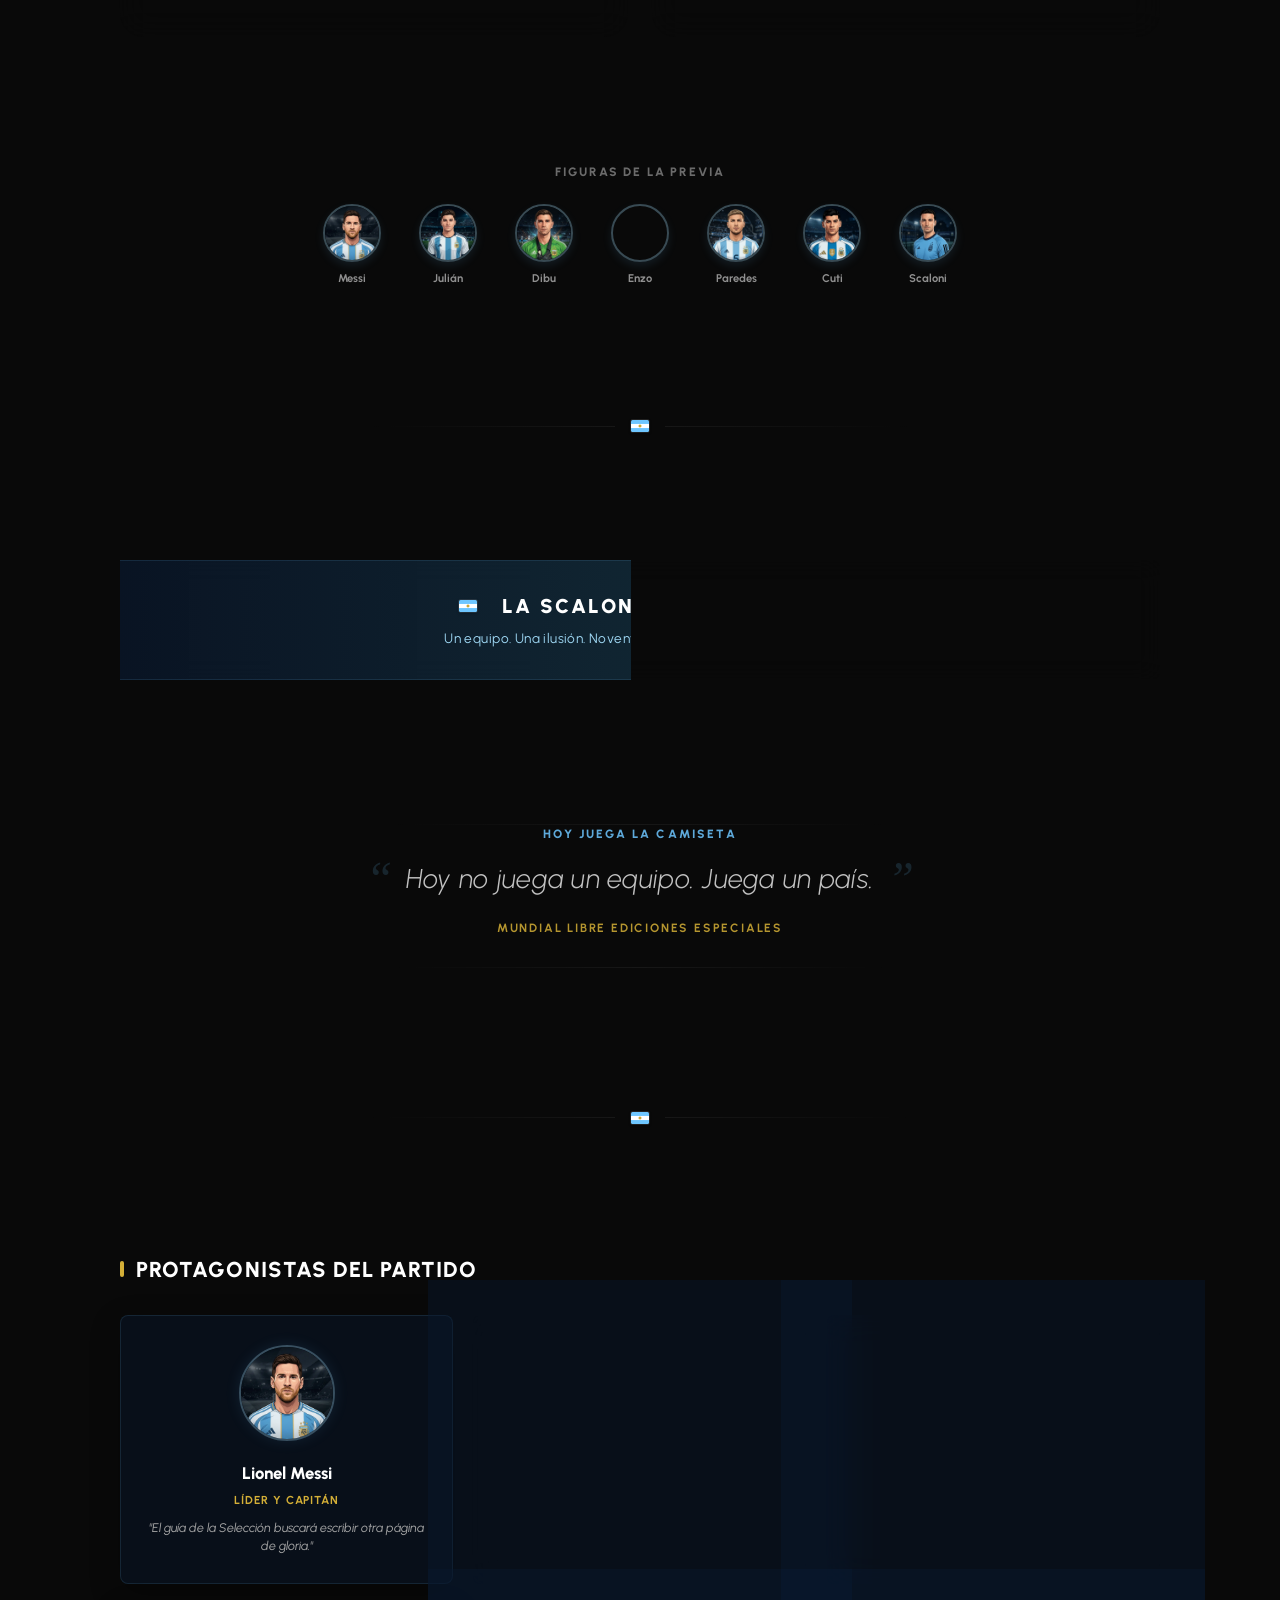
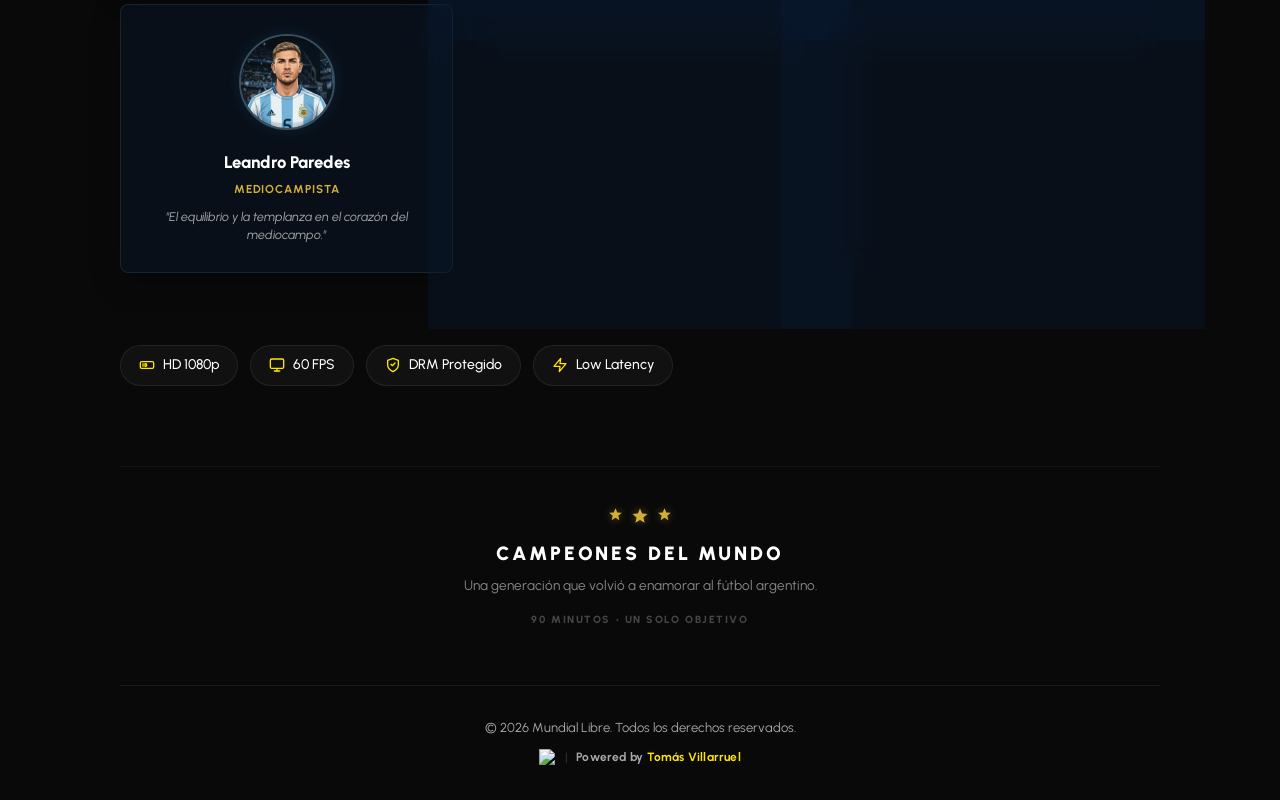
==== commit 2c397a86: "feat: implement live match detection and real-time scoreboard integration via ESPN API" ====
--- a/index.html
+++ b/index.html
@@ -118,12 +118,19 @@
       }
     </script>
 
-    <!-- Google Fonts: Urbanist -->
+    <!-- Google Fonts: Urbanist (non-render-blocking) -->
     <link rel="preconnect" href="https://fonts.googleapis.com" />
     <link rel="preconnect" href="https://fonts.gstatic.com" crossorigin />
     <link
       href="https://fonts.googleapis.com/css2?family=Urbanist:wght@300;400;500;600;700;800;900&display=swap"
-      rel="stylesheet" />
+      rel="preload"
+      as="style"
+      onload="this.onload=null;this.rel='stylesheet'" />
+    <noscript>
+      <link
+        href="https://fonts.googleapis.com/css2?family=Urbanist:wght@300;400;500;600;700;800;900&display=swap"
+        rel="stylesheet" />
+    </noscript>
 
     <!-- CSS Stylesheet -->
     <link rel="preload" href="/css/style.css?v=112" as="style" />
@@ -140,6 +147,9 @@
     <link rel="dns-prefetch" href="//cdn.jsdelivr.net" />
     <link rel="preconnect" href="https://cdnjs.cloudflare.com" crossorigin />
     <link rel="preconnect" href="https://cdn.jsdelivr.net" crossorigin />
+    <link rel="preconnect" href="https://site.api.espn.com" crossorigin />
+    <link rel="preconnect" href="https://a.espncdn.com" crossorigin />
+    <link rel="preconnect" href="https://prope66bd35h.airspace-cdn.cbsivideo.com" crossorigin />
 
     <!-- Shaka Player CDN -->
     <script
@@ -172,9 +182,11 @@
             height="40"
             fetchpriority="high" />
           <img
-            src="/assets/mundiallibre.svg"
+            src="/assets/mundiallibre.webp"
             alt="Mundial Libre Logo"
             class="brand-logo-text-img"
+            width="160"
+            height="32"
             fetchpriority="high" />
         </a>
 
@@ -214,6 +226,7 @@
             <!-- Fallback Iframe (Used when Shaka Player / DRM fails) -->
             <iframe
               id="iframe-fallback"
+              title="Reproductor de video alternativo"
               style="display: none; width: 100%; height: 100%; border: none"
               allow="autoplay; encrypted-media; fullscreen"></iframe>
 
@@ -363,9 +376,11 @@
               margin-bottom: 4px;
             ">
             <img
-              src="/assets/mundiallibre.svg"
+              src="/assets/mundiallibre.webp"
               alt="Mundial Libre"
               loading="lazy"
+              width="160"
+              height="32"
               style="
                 height: 32px;
                 width: auto;
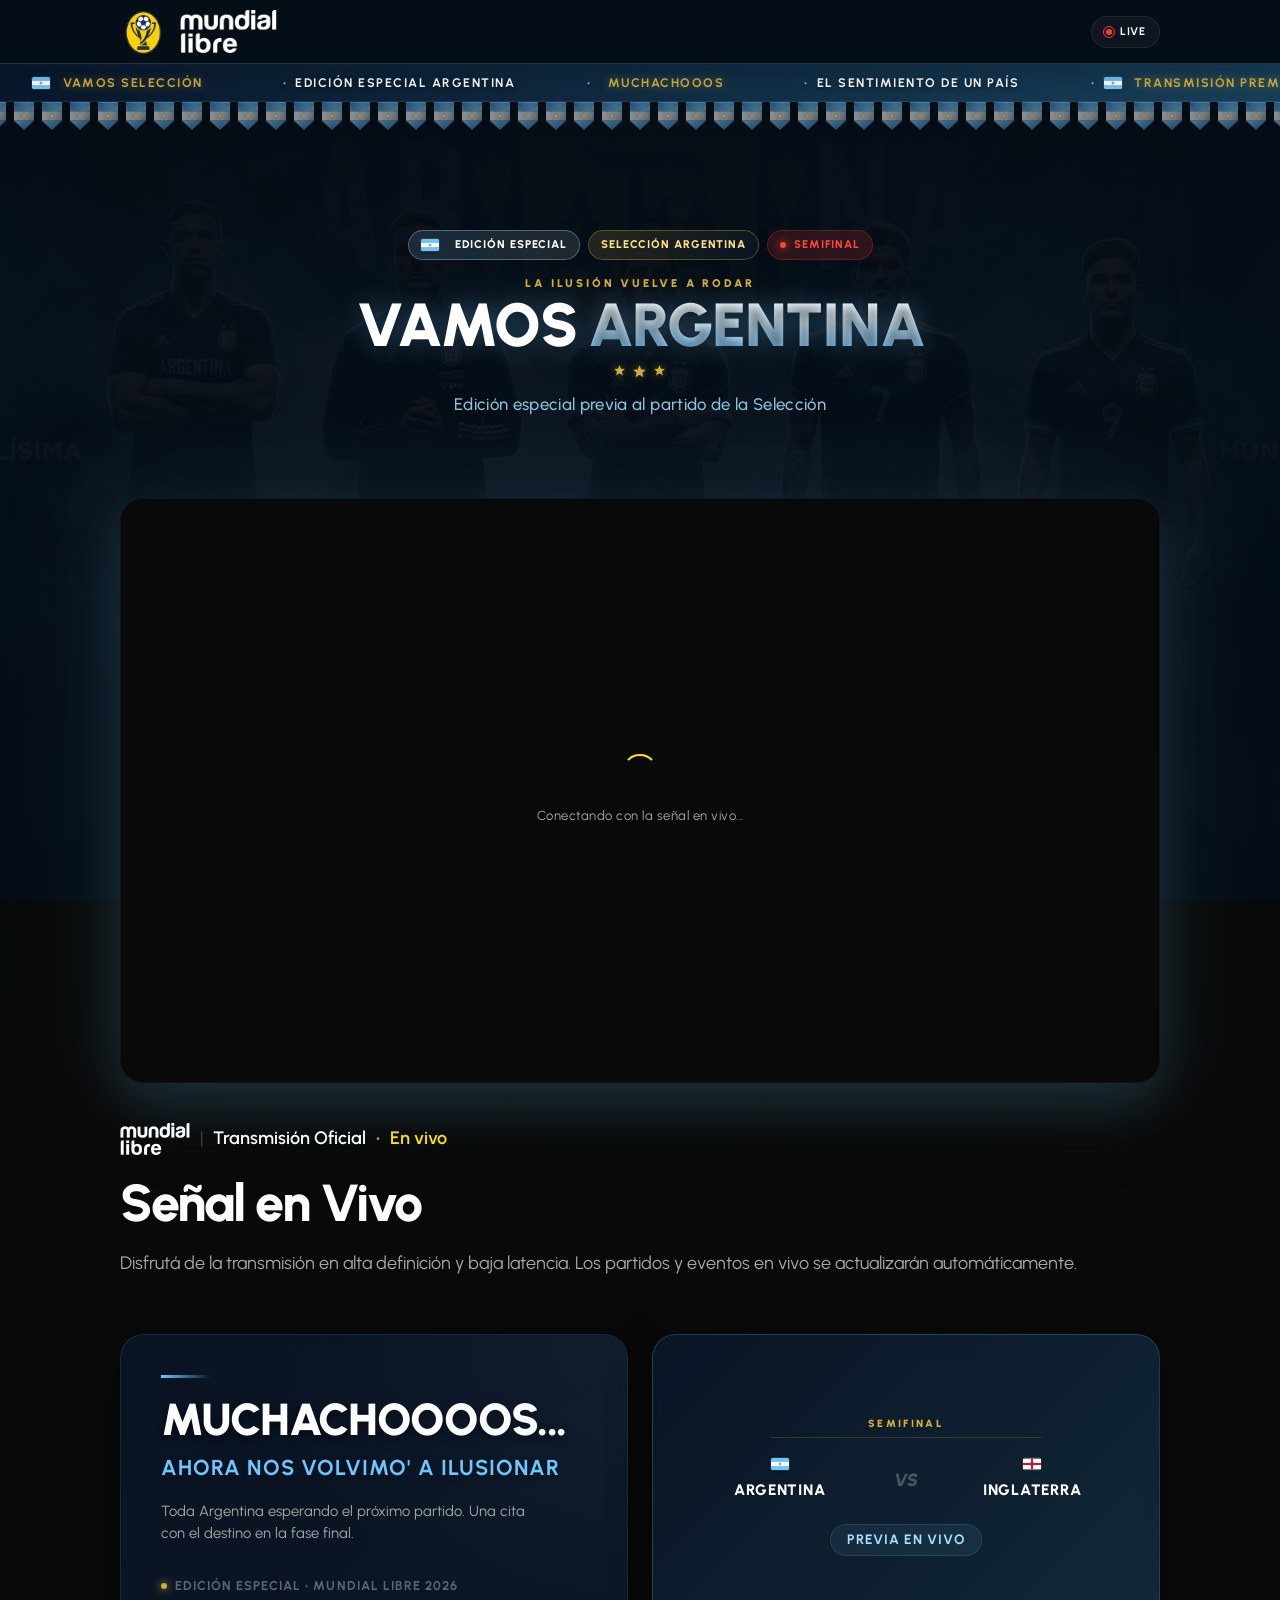
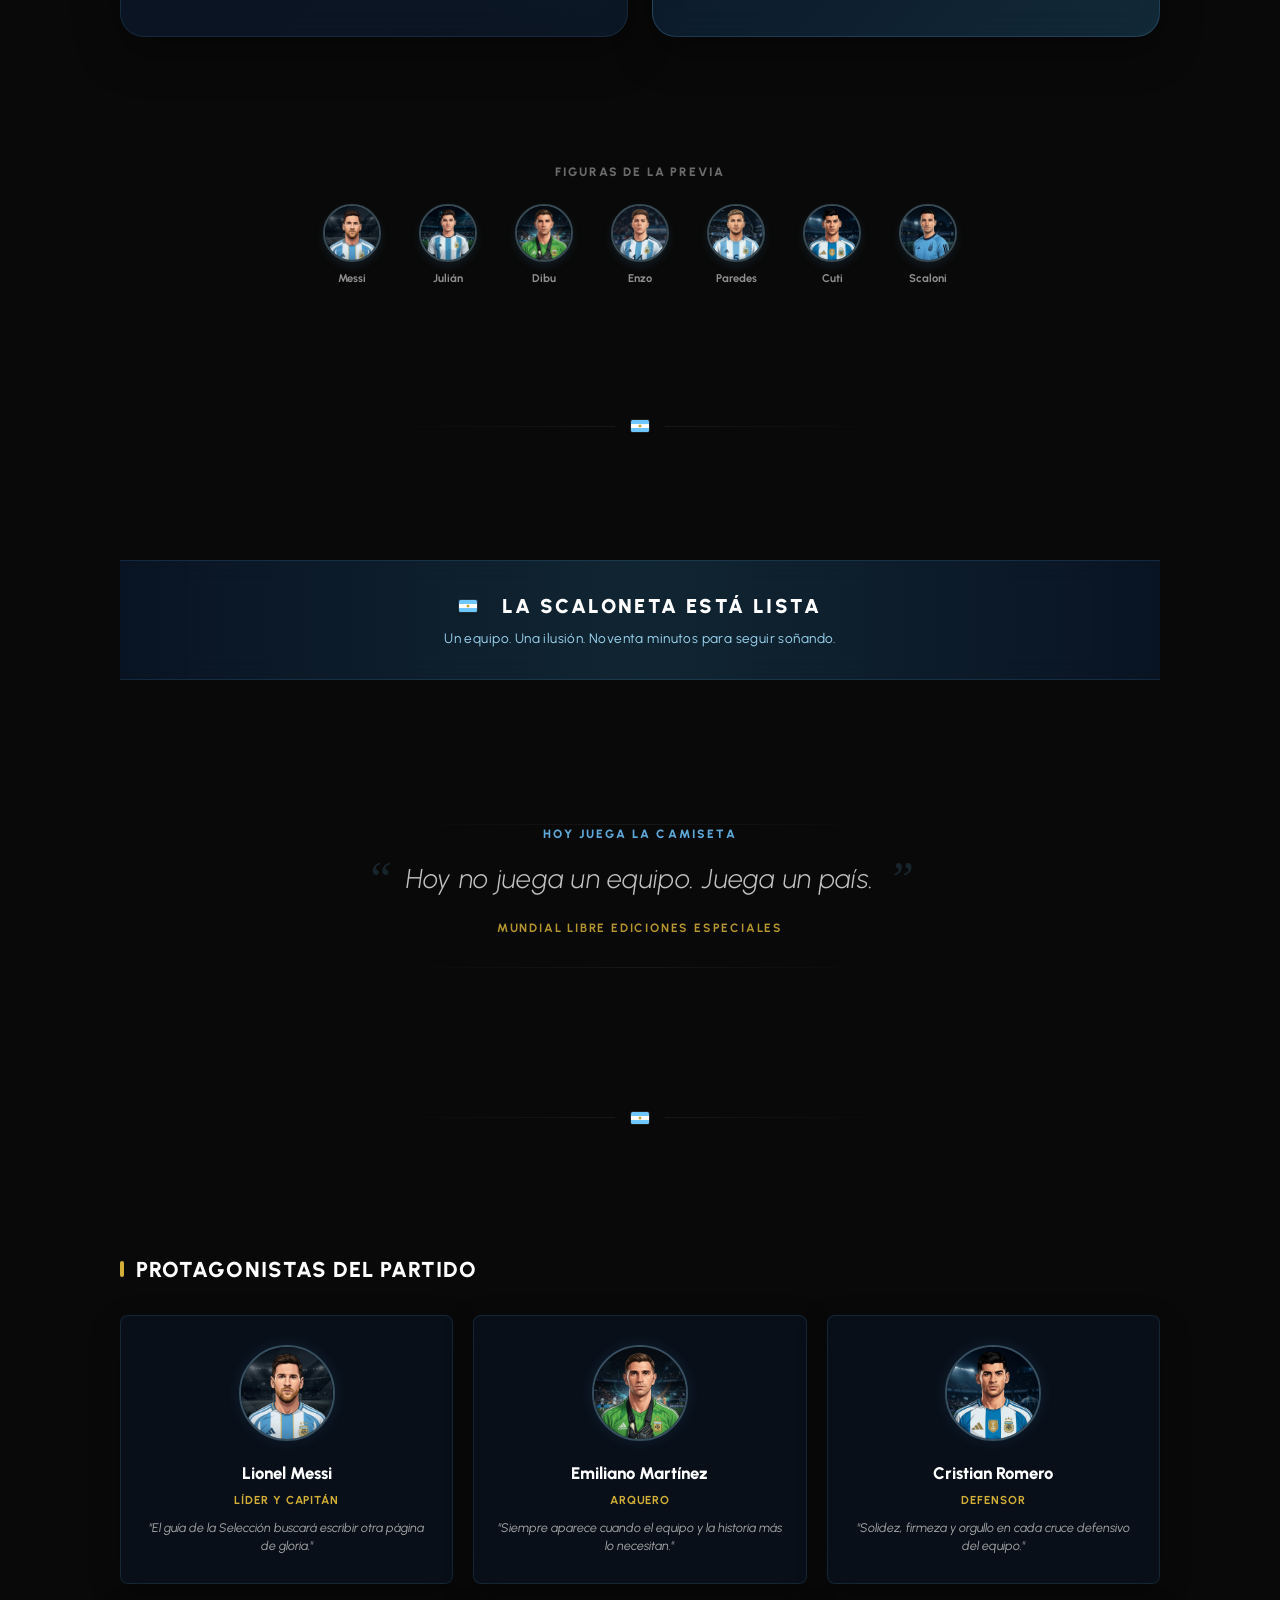
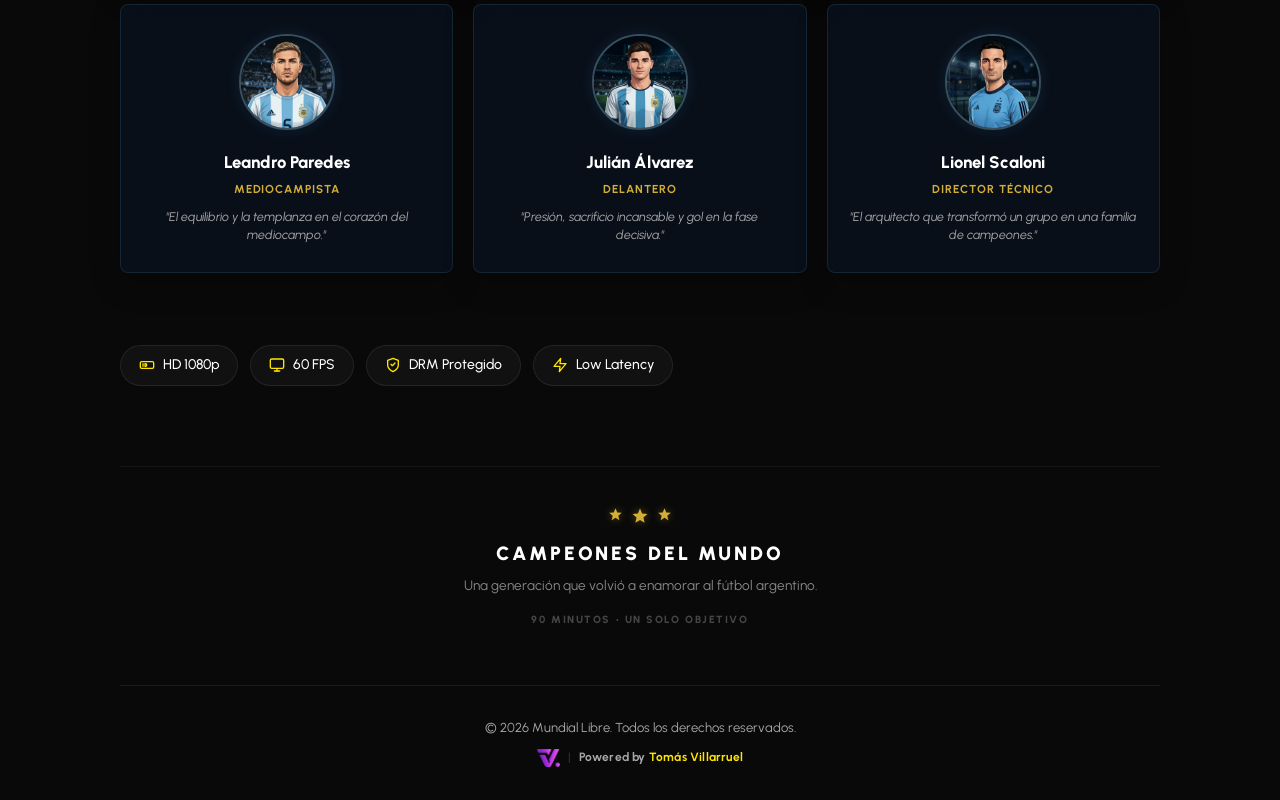
==== commit 34bfec2f: "fix: update logo asset source from .webp to .png format" ====
--- a/index.html
+++ b/index.html
@@ -775,7 +775,7 @@
             margin-top: 10px;
           ">
           <img
-            src="/assets/tomas_logo.webp"
+            src="/assets/tomas_logo.png"
             alt="Logo de Tomás Villarruel"
             loading="lazy"
             width="18"
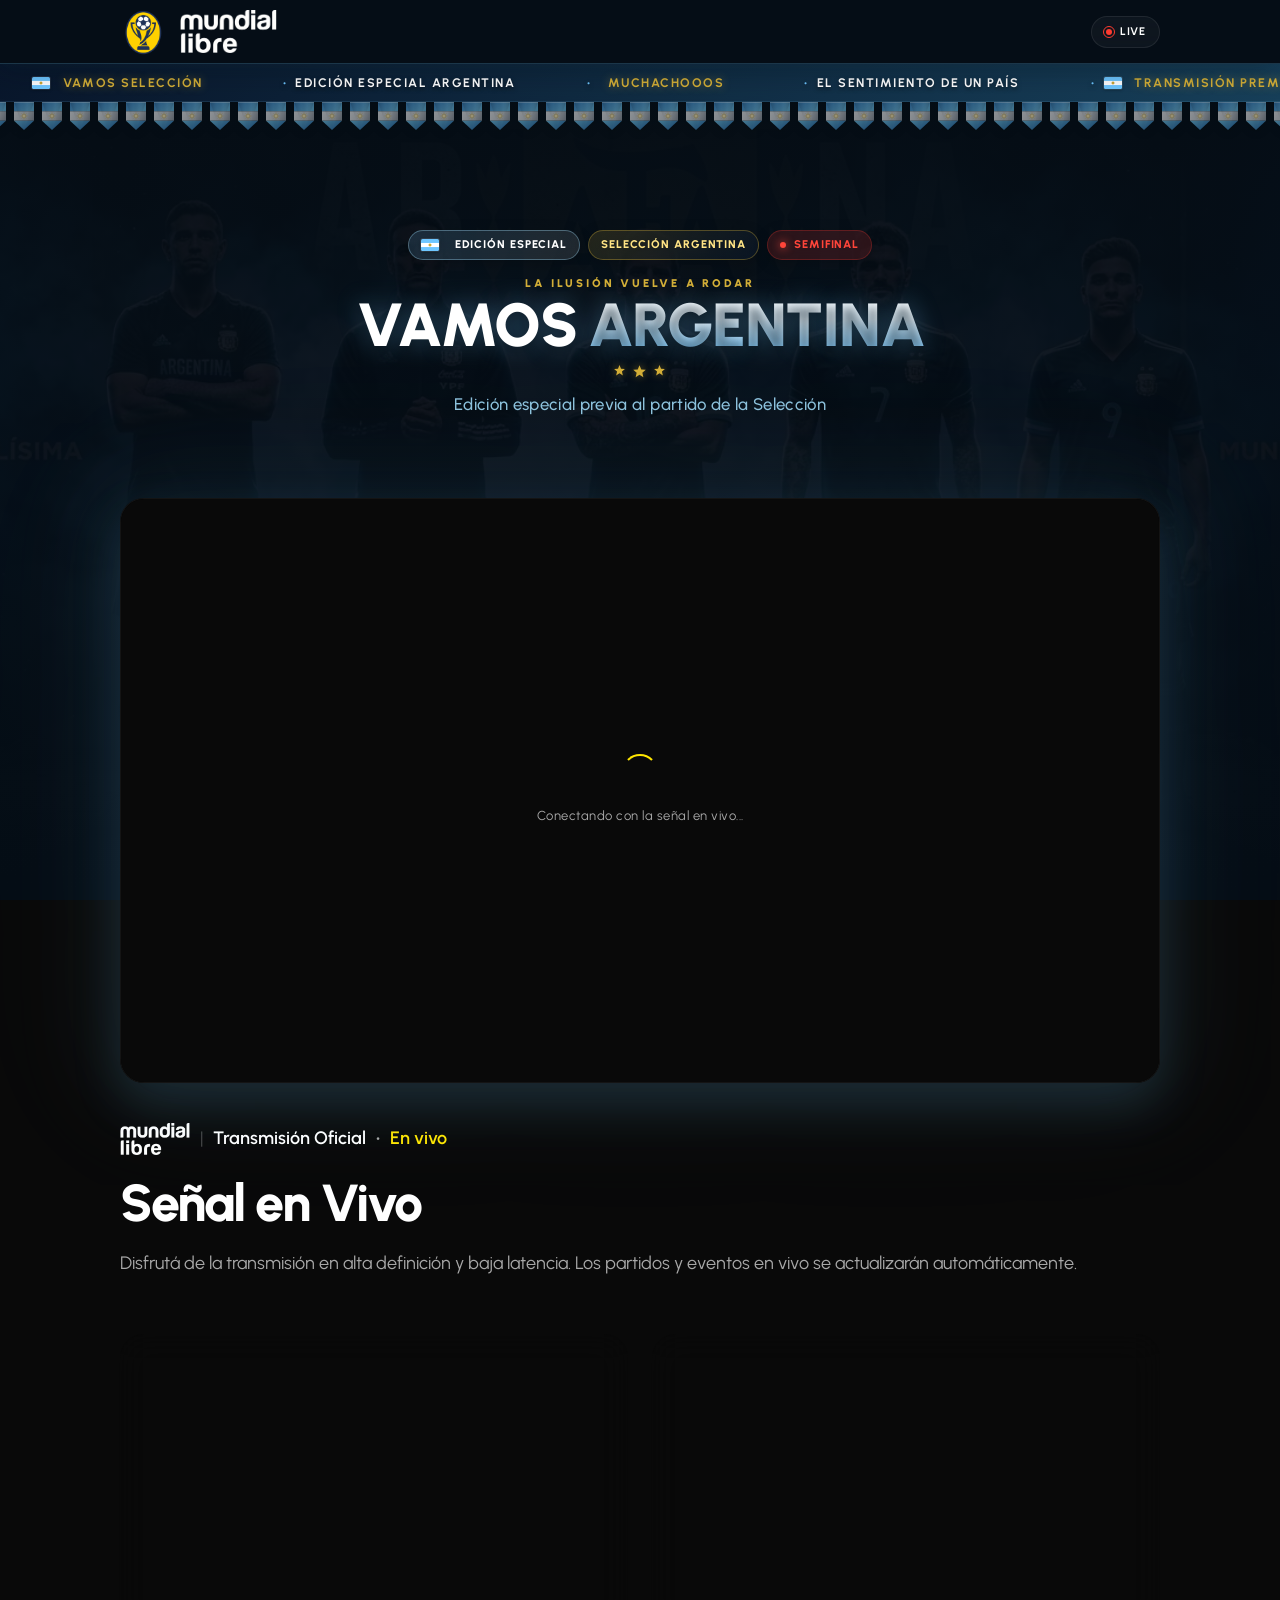
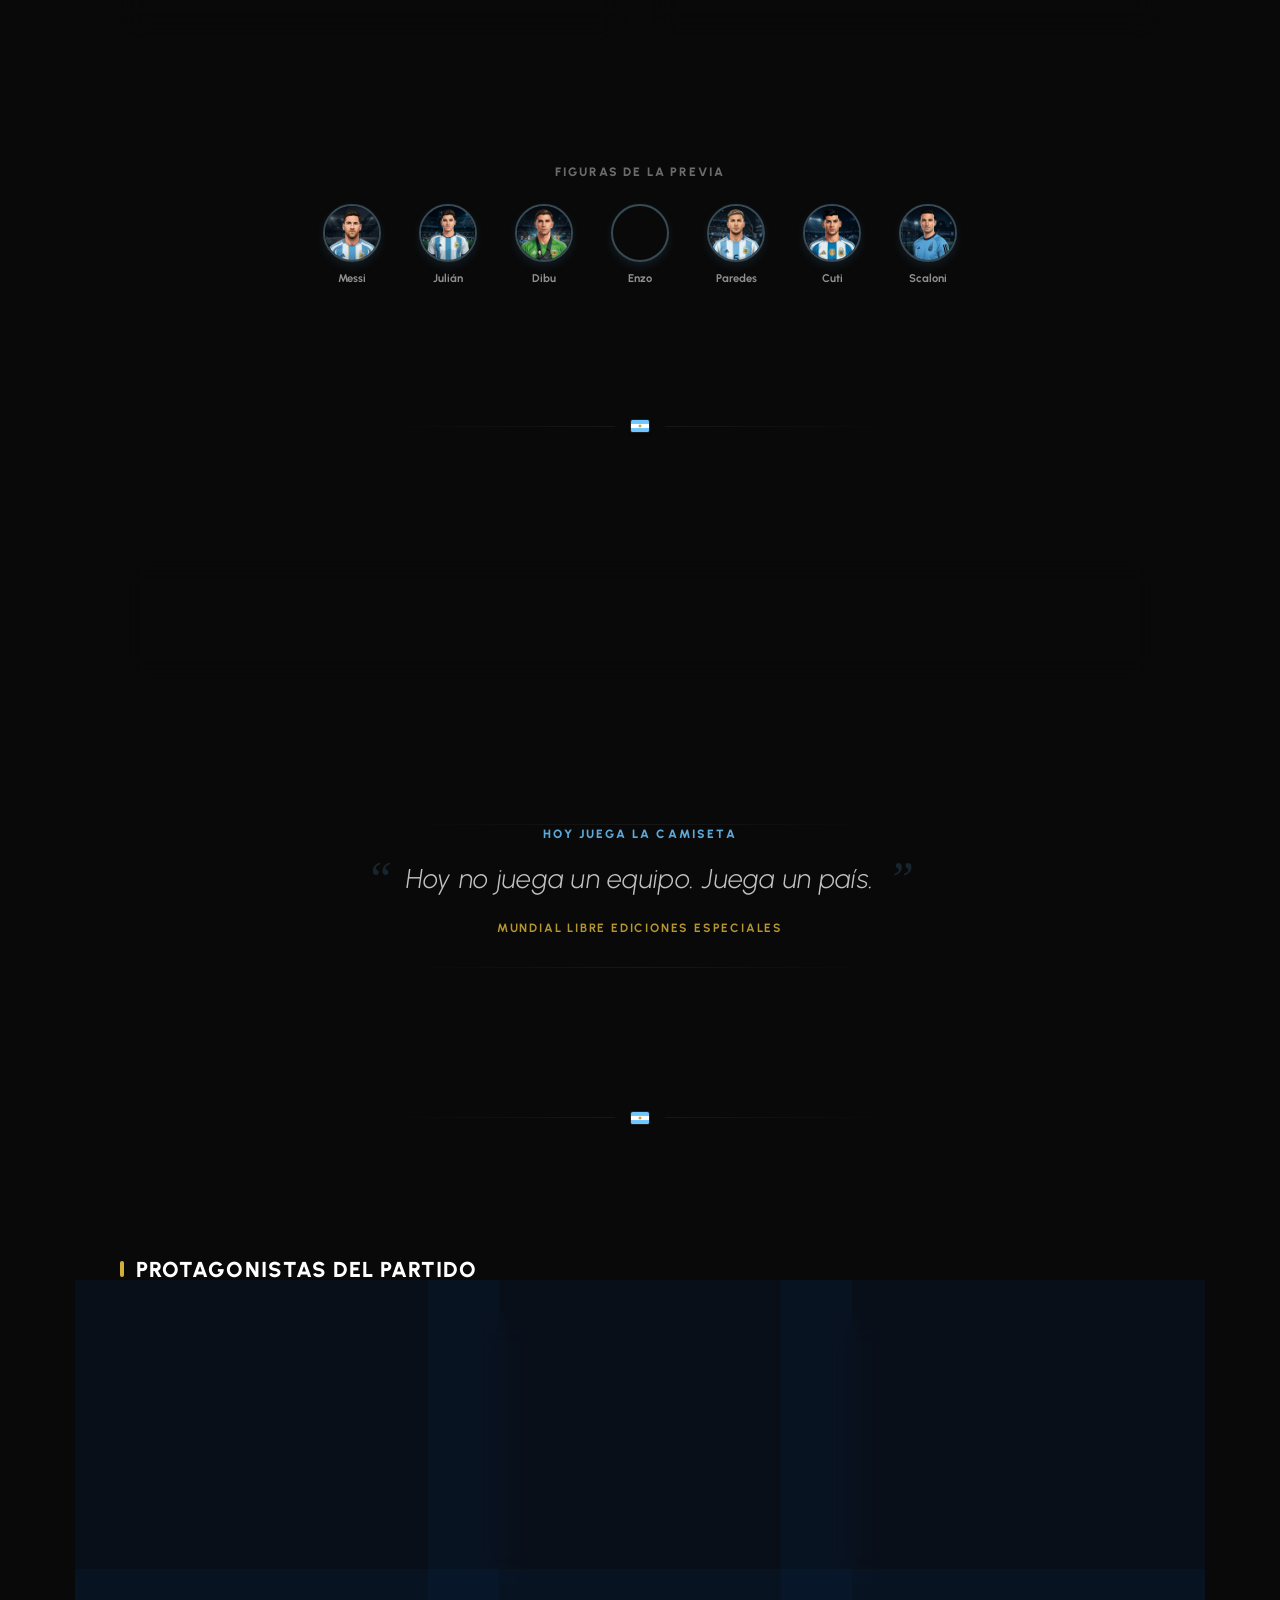
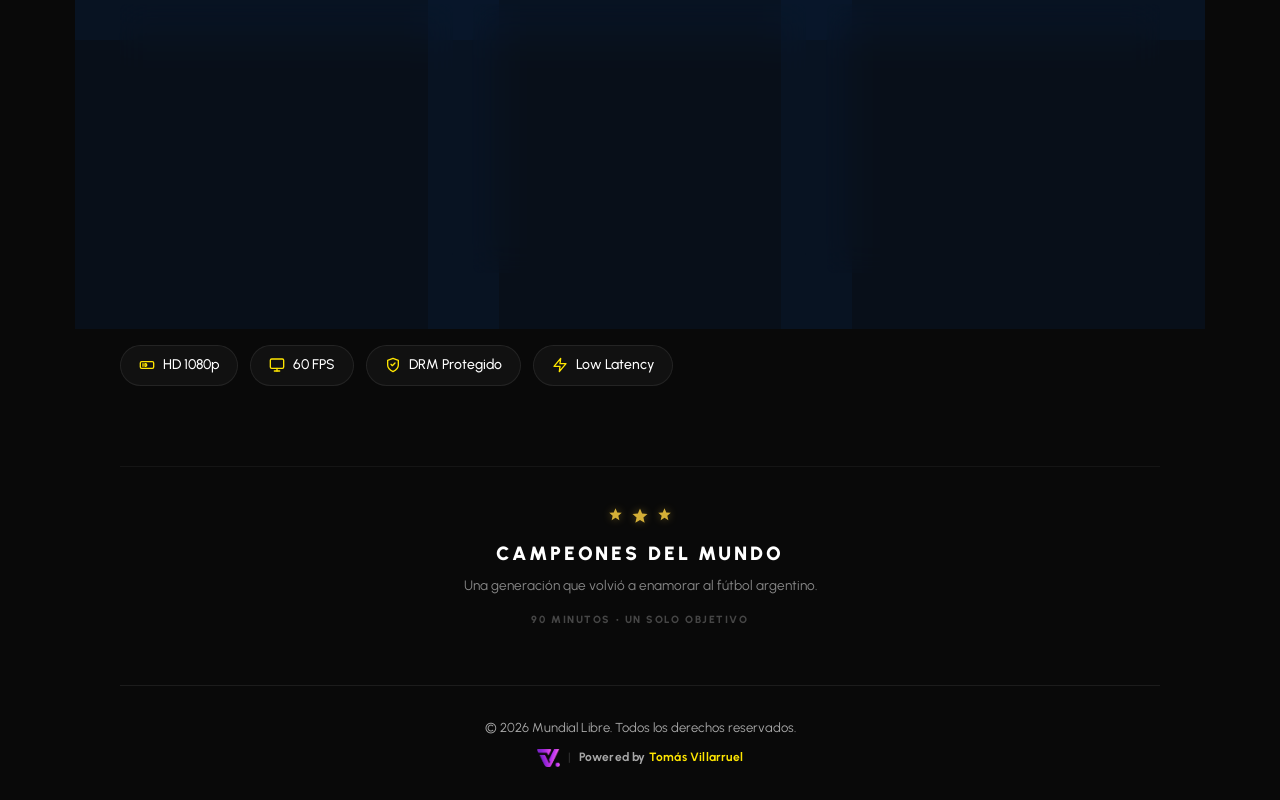
==== commit d325dd1b: "feat: implement Argentina match mode with dedicated stylesheet, flag theme, and dynamic component in" ====
--- a/index.html
+++ b/index.html
@@ -135,6 +135,10 @@
     <!-- CSS Stylesheet -->
     <link rel="preload" href="/css/style.css?v=112" as="style" />
     <link rel="stylesheet" href="/css/style.css?v=112" fetchpriority="high" />
+    <link id="match-mode-styles-link" rel="stylesheet" href="/css/match-mode.css" />
+    <script>
+      window.ARGENTINA_MATCH_MODE = true;
+    </script>
 
     <!-- Favicon -->
     <link rel="icon" type="image/webp" sizes="32x32" href="/favicon.webp" />
@@ -167,6 +171,11 @@
       src="https://cdn.jsdelivr.net/npm/canvas-confetti@1.6.0/dist/confetti.browser.min.js"></script>
   </head>
   <body>
+    <script>
+      if (window.ARGENTINA_MATCH_MODE) {
+        document.body.classList.add("argentina-match-mode");
+      }
+    </script>
     <!-- MODERN STICKY NAVBAR (full-width, outside app-container) -->
     <header class="app-header" id="app-navbar">
       <div class="navbar-inner">
--- a/css/match-mode.css
+++ b/css/match-mode.css
@@ -0,0 +1,1134 @@
+/* match-mode.css - Edición Especial Argentina para Mundial Libre (Premium & Humanizada) */
+
+:root {
+  --color-match-celeste: #6EC6FF;
+  --color-match-celeste-light: #A7E2FF;
+  --color-match-dorado: #D4AF37;
+  --color-match-blue-dark: #0A192F;
+  --color-match-glass-border: rgba(110, 198, 255, 0.12);
+  --color-match-glass-bg: rgba(10, 25, 47, 0.55);
+}
+
+/* ==========================================================================
+   1. ACTIVACIÓN & ANIMACIONES GENERALES
+   ========================================================================== */
+body.argentina-match-mode {
+  transition: background-color 0.8s ease;
+}
+
+/* Adaptación del Navbar original al Modo Partido */
+body.argentina-match-mode .app-header {
+  background: rgba(6, 14, 23, 0.75) !important;
+  backdrop-filter: blur(16px) !important;
+  -webkit-backdrop-filter: blur(16px) !important;
+  border-bottom: 1px solid rgba(110, 198, 255, 0.22) !important;
+  box-shadow: 0 4px 30px rgba(6, 14, 23, 0.4),
+              0 1px 15px rgba(110, 198, 255, 0.05) !important;
+}
+
+@keyframes match-swing {
+  0% { transform: rotate(-2.5deg); }
+  100% { transform: rotate(2.5deg); }
+}
+
+@keyframes match-marquee {
+  0% { transform: translate3d(0, 0, 0); }
+  100% { transform: translate3d(-50%, 0, 0); }
+}
+
+@keyframes match-shine {
+  0% { left: -100%; }
+  100% { left: 100%; }
+}
+
+@keyframes match-pulse-glow {
+  0%, 100% {
+    box-shadow: 0px 20px 50px rgba(110, 198, 255, 0.15),
+                0px 0px 100px 30px rgba(167, 226, 255, 0.05),
+                0px 0px 180px 60px rgba(110, 198, 255, 0.02);
+  }
+  50% {
+    box-shadow: 0px 20px 70px rgba(110, 198, 255, 0.28),
+                0px 0px 130px 45px rgba(167, 226, 255, 0.1),
+                0px 0px 210px 75px rgba(110, 198, 255, 0.04);
+  }
+}
+
+@keyframes match-star-glow {
+  0%, 100% { opacity: 0.35; transform: scale(0.9); }
+  50% { opacity: 1; transform: scale(1.15); }
+}
+
+/* Reducción de movimiento */
+@media (prefers-reduced-motion: reduce) {
+  .argentina-match-mode * {
+    animation-delay: 0s !important;
+    animation-duration: 0s !important;
+    animation-iteration-count: 1 !important;
+    transition-duration: 0s !important;
+    scroll-behavior: auto !important;
+    transform: none !important;
+  }
+}
+
+/* ==========================================================================
+   2. CONTENEDOR STICKY TICKER
+   ========================================================================== */
+.match-sticky-header-group {
+  position: sticky;
+  top: 64px;
+  left: 0;
+  width: 100%;
+  z-index: 99;
+  pointer-events: none;
+  display: flex;
+  flex-direction: column;
+  overflow: hidden;
+}
+
+.match-ticker-bar {
+  position: relative;
+  width: 100%;
+  height: 38px;
+  background: linear-gradient(135deg, rgba(10, 25, 47, 0.85), rgba(27, 73, 101, 0.85));
+  backdrop-filter: blur(12px);
+  -webkit-backdrop-filter: blur(12px);
+  border-bottom: 1px solid var(--color-match-glass-border);
+  overflow: hidden;
+  display: flex;
+  align-items: center;
+  box-shadow: 0 4px 20px rgba(0, 0, 0, 0.15);
+  pointer-events: auto;
+}
+
+.match-ticker-bar::after {
+  content: '';
+  position: absolute;
+  top: 0;
+  left: -100%;
+  width: 50%;
+  height: 100%;
+  background: linear-gradient(90deg, transparent, rgba(255, 255, 255, 0.08), transparent);
+  transform: skewX(-25deg);
+  animation: match-shine 7s infinite linear;
+  pointer-events: none;
+}
+
+.match-ticker-track {
+  display: flex;
+  white-space: nowrap;
+  animation: match-marquee 32s infinite linear;
+}
+
+.match-ticker-item {
+  display: inline-flex;
+  align-items: center;
+  padding: 0 2rem;
+  font-size: 0.78rem;
+  font-weight: 700;
+  text-transform: uppercase;
+  letter-spacing: 0.12em;
+  color: var(--text-primary);
+  text-shadow: 0 2px 4px rgba(0,0,0,0.5);
+}
+
+.match-ticker-item span {
+  color: var(--color-match-celeste);
+  margin: 0 0.5rem;
+}
+
+.match-ticker-item span.ticker-dorado {
+  color: var(--color-match-dorado);
+  text-shadow: 0 0 10px rgba(212, 175, 55, 0.45);
+}
+
+
+/* ==========================================================================
+   3. GUIRNALDA SUPERIOR (NO-STICKY)
+   ========================================================================== */
+.match-garland-container {
+  position: absolute;
+  top: 102px; /* Justo debajo del ticker bar en reposo */
+  left: 0;
+  width: 100%;
+  height: 40px;
+  overflow: visible;
+  z-index: 95; /* Pasa por detrás del ticker al hacer scroll */
+  pointer-events: none;
+  opacity: 0.65; /* Incrementada la opacidad para mejorar visibilidad */
+  display: flex;
+  justify-content: center;
+  gap: 8px;
+}
+
+/* ==========================================================================
+   4. FONDO CON TEXTURA DEPORTIVA SUTIL & PARED DE HÉROES FIJA
+   ========================================================================== */
+.match-bg-overlay {
+  position: fixed;
+  top: 0;
+  left: 0;
+  width: 100%;
+  height: 100%;
+  /* Capas de fondo: 
+     1. Máscara de degradado oscuro
+     2. Lineup de Héroes fijo
+     3. Textura de cancha y estrellas sutiles */
+  background-image: 
+    linear-gradient(to bottom, #060e17 0%, rgba(6, 14, 23, 0.94) 40%, #060e17 100%),
+    url('/assets/heroes_lineup.webp'),
+    radial-gradient(circle at 15% 20%, rgba(110, 198, 255, 0.015) 1.5px, transparent 1.5px),
+    radial-gradient(circle at 80% 35%, rgba(212, 175, 55, 0.01) 2px, transparent 2px),
+    radial-gradient(circle at 50% 75%, rgba(255, 255, 255, 0.015) 1.5px, transparent 1.5px),
+    linear-gradient(rgba(255, 255, 255, 0.002) 1px, transparent 1px),
+    linear-gradient(90deg, rgba(255, 255, 255, 0.002) 1px, transparent 1px);
+  background-size: cover, cover, 500px 500px, 600px 600px, 450px 450px, 120px 120px, 120px 120px;
+  background-position: center center, center 28%, center center, center center, center center, center center, center center;
+  background-repeat: no-repeat, no-repeat, repeat, repeat, repeat, repeat, repeat;
+  background-attachment: fixed, fixed, scroll, scroll, scroll, scroll, scroll;
+  pointer-events: none;
+  z-index: 0;
+  opacity: 0.95;
+}
+
+/* ==========================================================================
+   5. CONFETTI CANVAS SUTIL
+   ========================================================================== */
+.match-confetti-canvas {
+  position: fixed;
+  top: 0;
+  left: 0;
+  width: 100%;
+  height: 100%;
+  pointer-events: none;
+  z-index: 9999;
+}
+
+/* ==========================================================================
+   6. HERO ARGENTINA Y PARED DE HÉROES
+   ========================================================================== */
+.match-hero-section {
+  display: flex;
+  flex-direction: column;
+  align-items: center;
+  justify-content: center;
+  text-align: center;
+  margin: 1.5rem 0 0.5rem 0;
+  position: relative;
+  z-index: 2;
+  padding: 2rem 1rem;
+  background: transparent;
+  border: none;
+  box-shadow: none;
+}
+
+
+.match-hero-badges {
+  display: flex;
+  gap: 8px;
+  margin-bottom: 15px;
+  flex-wrap: wrap;
+  justify-content: center;
+}
+
+.match-badge {
+  display: inline-flex;
+  align-items: center;
+  gap: 8px;
+  padding: 5px 12px;
+  border-radius: 100px;
+  font-size: 0.7rem;
+  font-weight: 800;
+  text-transform: uppercase;
+  letter-spacing: 0.08em;
+  backdrop-filter: blur(12px);
+  -webkit-backdrop-filter: blur(12px);
+  box-shadow: 0 4px 15px rgba(0, 0, 0, 0.2);
+  border: 1px solid rgba(255,255,255,0.05);
+}
+
+.match-badge-live {
+  background: rgba(255, 59, 48, 0.15);
+  color: #ff453a;
+  border-color: rgba(255, 59, 48, 0.25);
+}
+
+.match-badge-live .live-dot-pulse {
+  width: 6px;
+  height: 6px;
+  background-color: #ff453a;
+  border-radius: 50%;
+  box-shadow: 0 0 8px #ff453a;
+  animation: match-star-glow 1.5s infinite;
+}
+
+.match-badge-albiceleste {
+  background: linear-gradient(135deg, rgba(110, 198, 255, 0.15) 0%, rgba(255, 255, 255, 0.1) 100%);
+  color: #FFFFFF;
+  border-color: rgba(167, 226, 255, 0.35);
+}
+
+.match-badge-dorado {
+  background: linear-gradient(135deg, rgba(212, 175, 55, 0.15) 0%, rgba(10, 25, 47, 0.5) 100%);
+  color: #ffe485;
+  border-color: rgba(212, 175, 55, 0.35);
+}
+
+.match-hero-top-text {
+  font-size: 0.7rem;
+  font-weight: 900;
+  color: var(--color-match-dorado);
+  letter-spacing: 0.25em;
+  text-transform: uppercase;
+  margin-bottom: 2px;
+}
+
+.match-hero-title-container {
+  position: relative;
+  display: inline-block;
+}
+
+.match-hero-title {
+  font-family: var(--font-display);
+  font-size: 3.8rem;
+  font-weight: 900;
+  letter-spacing: -0.02em;
+  color: #ffffff;
+  text-transform: uppercase;
+  margin: 0;
+  line-height: 1;
+  text-shadow: 
+    0 0 25px rgba(110, 198, 255, 0.35),
+    0 4px 10px rgba(0, 0, 0, 0.5);
+  display: flex;
+  align-items: center;
+  justify-content: center;
+  gap: 12px;
+}
+
+.match-hero-title span {
+  color: var(--color-match-celeste);
+  background: linear-gradient(180deg, #ffffff 40%, var(--color-match-celeste) 100%);
+  -webkit-background-clip: text;
+  -webkit-text-fill-color: transparent;
+}
+
+.match-hero-stars {
+  display: flex;
+  gap: 6px;
+  justify-content: center;
+  margin-top: 8px;
+}
+
+.match-star-svg {
+  width: 13px;
+  height: 13px;
+  fill: var(--color-match-dorado);
+  filter: drop-shadow(0 0 4px rgba(212,175,55,0.5));
+  animation: match-star-glow 3.5s infinite ease-in-out;
+}
+
+.match-star-svg:nth-child(2) {
+  animation-delay: 0.6s;
+  width: 15px;
+  height: 15px;
+}
+.match-star-svg:nth-child(3) {
+  animation-delay: 1.2s;
+}
+
+.match-hero-subtitle {
+  font-size: 1.05rem;
+  font-weight: 500;
+  color: var(--color-match-celeste-light);
+  margin-top: 12px;
+  opacity: 0.85;
+  letter-spacing: 0.02em;
+}
+
+@media (max-width: 768px) {
+  .match-bg-overlay {
+    background-image: 
+      linear-gradient(to bottom, #060e17 0%, rgba(6, 14, 23, 0.94) 40%, #060e17 100%),
+      radial-gradient(circle at 15% 20%, rgba(110, 198, 255, 0.015) 1.5px, transparent 1.5px),
+      radial-gradient(circle at 80% 35%, rgba(212, 175, 55, 0.01) 2px, transparent 2px),
+      radial-gradient(circle at 50% 75%, rgba(255, 255, 255, 0.015) 1.5px, transparent 1.5px),
+      linear-gradient(rgba(255, 255, 255, 0.002) 1px, transparent 1px),
+      linear-gradient(90deg, rgba(255, 255, 255, 0.002) 1px, transparent 1px);
+    background-size: cover, 500px 500px, 600px 600px, 450px 450px, 120px 120px, 120px 120px;
+    background-position: center center, center center, center center, center center, center center, center center;
+    background-repeat: no-repeat, repeat, repeat, repeat, repeat, repeat;
+    background-attachment: fixed, scroll, scroll, scroll, scroll, scroll;
+  }
+
+  .match-hero-section {
+    margin: 0.25rem 0;
+    padding: 0.5rem 1rem;
+  }
+
+  .match-hero-title {
+    font-size: 1.6rem;
+    margin: 0;
+    gap: 6px;
+  }
+
+  .match-hero-badges,
+  .match-hero-top-text,
+  .match-hero-subtitle {
+    display: none !important;
+  }
+}
+
+/* ==========================================================================
+   7. GLOW DEL REPRODUCTOR (CELESTE LED PREMIUM)
+   ========================================================================== */
+.argentina-match-mode .player-glow-backdrop {
+  background: transparent;
+  box-shadow:
+    0px 20px 50px rgba(110, 198, 255, 0.15),
+    0px 0px 100px 30px rgba(167, 226, 255, 0.05),
+    0px 0px 180px 60px rgba(110, 198, 255, 0.02);
+  animation: match-pulse-glow 9s infinite ease-in-out;
+}
+
+/* ==========================================================================
+   8. LAYOUT PREVIA (BAJO EL REPRODUCTOR)
+   ========================================================================== */
+.match-previa-section {
+  width: 100%;
+  margin-top: 2.5rem;
+  margin-bottom: 2rem;
+  display: grid;
+  grid-template-columns: 1fr 1fr;
+  gap: 24px;
+  align-items: stretch;
+  position: relative;
+  z-index: 2;
+}
+
+/* Afiche Muchachos (Izquierda) */
+.match-banner-card {
+  background: linear-gradient(135deg, rgba(10, 25, 47, 0.7), rgba(15, 37, 66, 0.45));
+  backdrop-filter: blur(16px);
+  -webkit-backdrop-filter: blur(16px);
+  border: 1px solid var(--color-match-glass-border);
+  border-radius: var(--radius-lg);
+  padding: 2.5rem;
+  display: flex;
+  flex-direction: column;
+  justify-content: center;
+  position: relative;
+  overflow: hidden;
+  box-shadow: 0 15px 45px rgba(0, 0, 0, 0.35);
+}
+
+.match-banner-card::before {
+  content: '';
+  position: absolute;
+  top: 0;
+  left: 0;
+  width: 100%;
+  height: 100%;
+  background: radial-gradient(circle at top right, rgba(110, 198, 255, 0.05), transparent 60%);
+  pointer-events: none;
+}
+
+.match-banner-decor-line {
+  width: 50px;
+  height: 3px;
+  background: linear-gradient(90deg, var(--color-match-celeste), transparent);
+  margin-bottom: 1.2rem;
+}
+
+.match-banner-title {
+  font-family: var(--font-display);
+  font-size: 2.8rem;
+  font-weight: 900;
+  letter-spacing: -0.03em;
+  color: #ffffff;
+  text-transform: uppercase;
+  line-height: 1;
+  text-shadow: 0 4px 10px rgba(0,0,0,0.5);
+}
+
+.match-banner-subtitle {
+  font-family: var(--font-display);
+  font-size: 1.35rem;
+  font-weight: 700;
+  color: var(--color-match-celeste);
+  text-transform: uppercase;
+  margin-top: 8px;
+  letter-spacing: 0.05em;
+  text-shadow: 0 2px 6px rgba(0,0,0,0.3);
+}
+
+.match-banner-desc {
+  font-size: 0.92rem;
+  color: var(--text-secondary);
+  margin-top: 15px;
+  max-width: 90%;
+  line-height: 1.5;
+}
+
+.match-banner-footer {
+  margin-top: 2rem;
+  font-size: 0.8rem;
+  font-weight: 700;
+  color: rgba(255,255,255,0.35);
+  text-transform: uppercase;
+  letter-spacing: 0.08em;
+  display: flex;
+  align-items: center;
+  gap: 8px;
+}
+
+.match-banner-footer::before {
+  content: '';
+  display: inline-block;
+  width: 6px;
+  height: 6px;
+  border-radius: 50%;
+  background-color: var(--color-match-dorado);
+  box-shadow: 0 0 8px var(--color-match-dorado);
+}
+
+/* Columna Derecha (Tarjeta del Partido + Panel Previa + Panel Plantel) */
+.match-right-column {
+  display: flex;
+  flex-direction: column;
+  gap: 20px;
+}
+
+/* Tarjeta del Partido */
+.match-card-vs {
+  background: linear-gradient(135deg, rgba(10, 25, 47, 0.75), rgba(27, 73, 101, 0.5));
+  backdrop-filter: blur(16px);
+  -webkit-backdrop-filter: blur(16px);
+  border: 1px solid rgba(110, 198, 255, 0.2);
+  border-radius: var(--radius-lg);
+  padding: 1.8rem;
+  display: flex;
+  flex-direction: column;
+  justify-content: center;
+  align-items: center;
+  box-shadow: 0 15px 40px rgba(0, 0, 0, 0.35);
+  text-align: center;
+}
+
+.match-vs-header {
+  font-size: 0.65rem;
+  font-weight: 900;
+  color: var(--color-match-dorado);
+  letter-spacing: 0.22em;
+  text-transform: uppercase;
+  margin-bottom: 12px;
+  border-bottom: 1px solid rgba(212, 175, 55, 0.2);
+  padding-bottom: 4px;
+  width: 60%;
+}
+
+.match-teams-row {
+  display: flex;
+  align-items: center;
+  justify-content: center;
+  gap: 16px;
+  width: 100%;
+  margin: 8px 0;
+}
+
+.match-team-box {
+  display: flex;
+  flex-direction: column;
+  align-items: center;
+  gap: 8px;
+  flex: 1;
+}
+
+.match-team-name {
+  font-size: 0.95rem;
+  font-weight: 800;
+  letter-spacing: 0.05em;
+  color: #FFFFFF;
+  text-transform: uppercase;
+}
+
+.match-vs-divider {
+  font-family: var(--font-display);
+  font-size: 1.1rem;
+  font-weight: 900;
+  color: rgba(255,255,255,0.25);
+  font-style: italic;
+}
+
+.match-vs-footer {
+  margin-top: 14px;
+  font-size: 0.85rem;
+  font-weight: 700;
+  color: var(--color-match-celeste-light);
+  letter-spacing: 0.08em;
+  text-transform: uppercase;
+  background: rgba(110, 198, 255, 0.08);
+  padding: 4px 16px;
+  border-radius: 100px;
+  border: 1px solid rgba(110, 198, 255, 0.15);
+}
+
+/* Panel La Previa */
+.match-previa-card {
+  background: rgba(10, 25, 47, 0.5);
+  backdrop-filter: blur(16px);
+  -webkit-backdrop-filter: blur(16px);
+  border: 1px solid rgba(255, 255, 255, 0.05);
+  border-radius: var(--radius-lg);
+  padding: 1.4rem 1.8rem;
+  box-shadow: 0 10px 30px rgba(0, 0, 0, 0.25);
+}
+
+.match-previa-title {
+  font-size: 0.8rem;
+  font-weight: 800;
+  color: #FFFFFF;
+  letter-spacing: 0.1em;
+  text-transform: uppercase;
+  margin-bottom: 12px;
+  display: flex;
+  align-items: center;
+  gap: 8px;
+}
+
+.match-previa-title::before {
+  content: '';
+  width: 4px;
+  height: 12px;
+  background-color: var(--color-match-celeste);
+  border-radius: 2px;
+}
+
+.match-previa-list {
+  display: flex;
+  flex-direction: column;
+  gap: 8px;
+}
+
+.match-previa-item {
+  display: flex;
+  align-items: center;
+  gap: 10px;
+  font-size: 0.8rem;
+  color: var(--text-secondary);
+}
+
+.match-previa-item svg {
+  color: var(--color-match-celeste);
+  flex-shrink: 0;
+}
+
+/* Panel Plantel / Equipo */
+.match-team-card {
+  background: rgba(10, 25, 47, 0.5);
+  backdrop-filter: blur(16px);
+  -webkit-backdrop-filter: blur(16px);
+  border: 1px solid rgba(255, 255, 255, 0.05);
+  border-radius: var(--radius-lg);
+  padding: 1.4rem 1.8rem;
+  box-shadow: 0 10px 30px rgba(0, 0, 0, 0.25);
+}
+
+.match-team-title {
+  font-size: 0.8rem;
+  font-weight: 800;
+  color: #FFFFFF;
+  letter-spacing: 0.1em;
+  text-transform: uppercase;
+  margin-bottom: 10px;
+  display: flex;
+  align-items: center;
+  gap: 8px;
+}
+
+.match-team-title::before {
+  content: '';
+  width: 4px;
+  height: 12px;
+  background-color: var(--color-match-dorado);
+  border-radius: 2px;
+}
+
+.match-team-names-wrap {
+  font-size: 0.76rem;
+  color: var(--text-secondary);
+  line-height: 1.6;
+  letter-spacing: 0.02em;
+}
+
+.match-team-names-wrap span {
+  color: var(--color-match-celeste-light);
+  font-weight: 700;
+}
+
+/* ==========================================================================
+   9. SEPARADORES DE TRANSMISIÓN DEPORTIVA
+   ========================================================================== */
+.match-section-divider-sport {
+  display: flex;
+  align-items: center;
+  justify-content: center;
+  gap: 16px;
+  margin: 3.5rem 0;
+  width: 100%;
+  position: relative;
+  z-index: 2;
+}
+
+.match-divider-line-sport {
+  flex: 1;
+  max-width: 250px;
+  height: 1px;
+  background: linear-gradient(90deg, transparent, rgba(255,255,255,0.06), transparent);
+}
+
+.match-divider-line-sport:first-child {
+  background: linear-gradient(90deg, transparent, rgba(255,255,255,0.06));
+}
+
+.match-divider-line-sport:last-child {
+  background: linear-gradient(90deg, rgba(255,255,255,0.06), transparent);
+}
+
+/* ==========================================================================
+   10. FRASE DESTACADA (ENTRE SECCIONES)
+   ========================================================================== */
+.match-quote-container {
+  width: 100%;
+  margin: 3.5rem 0;
+  text-align: center;
+  position: relative;
+  z-index: 2;
+  padding: 1rem 0;
+}
+
+.match-quote-line {
+  max-width: 500px;
+  height: 1px;
+  background: linear-gradient(90deg, transparent, rgba(255, 255, 255, 0.06), transparent);
+  margin: 0 auto;
+}
+
+.match-quote-text {
+  font-family: var(--font-display);
+  font-size: 1.7rem;
+  font-weight: 300;
+  line-height: 1.4;
+  color: rgba(255, 255, 255, 0.75);
+  font-style: italic;
+  margin: 1.8rem 0;
+  letter-spacing: 0.01em;
+  position: relative;
+  display: inline-block;
+  padding: 0 2.5rem;
+}
+
+.match-quote-text::before,
+.match-quote-text::after {
+  font-size: 3rem;
+  color: var(--color-match-celeste);
+  opacity: 0.15;
+  position: absolute;
+  top: -15px;
+  font-family: Georgia, serif;
+}
+
+.match-quote-text::before {
+  content: '“';
+  left: 0;
+}
+
+.match-quote-text::after {
+  content: '”';
+  right: 0;
+}
+
+.match-quote-author {
+  font-size: 0.75rem;
+  font-weight: 700;
+  color: var(--color-match-dorado);
+  text-transform: uppercase;
+  letter-spacing: 0.15em;
+  margin-top: -0.5rem;
+  opacity: 0.85;
+}
+
+/* ==========================================================================
+   11. CINTA DE FIGURAS (AVATARES CIRCULARES)
+   ========================================================================== */
+.match-players-row-section {
+  width: 100%;
+  margin: 4.8rem 0 3.8rem 0; /* Aumentado el aire vertical */
+  position: relative;
+  z-index: 2;
+}
+
+.match-players-row-title {
+  font-size: 0.76rem;
+  font-weight: 800;
+  color: rgba(255, 255, 255, 0.4);
+  letter-spacing: 0.15em;
+  text-transform: uppercase;
+  margin-bottom: 22px; /* Aumentado */
+  text-align: center;
+}
+
+.match-players-avatars-container {
+  display: flex;
+  justify-content: center;
+  align-items: center;
+  gap: 38px; /* Aumentado de 28px para que no estén juntos */
+  flex-wrap: wrap;
+}
+
+.match-player-avatar-item {
+  display: flex;
+  flex-direction: column;
+  align-items: center;
+  gap: 8px;
+  transition: transform 0.3s cubic-bezier(0.16, 1, 0.3, 1);
+}
+
+.match-player-avatar-item:hover {
+  transform: translateY(-4px) scale(1.06);
+}
+
+.match-player-avatar-img {
+  width: 58px;
+  height: 58px;
+  border-radius: 50%;
+  border: 2px solid rgba(167, 226, 255, 0.3);
+  object-fit: cover;
+  box-shadow: 0 4px 10px rgba(110, 198, 255, 0.1);
+  transition: border-color 0.3s ease, box-shadow 0.3s ease;
+}
+
+.match-player-avatar-item:hover .match-player-avatar-img {
+  border-color: var(--color-match-dorado);
+  box-shadow: 0 0 15px rgba(212, 175, 55, 0.35);
+}
+
+.match-player-avatar-name {
+  font-size: 0.7rem;
+  font-weight: 700;
+  color: rgba(255, 255, 255, 0.55);
+  transition: color 0.3s ease;
+}
+
+.match-player-avatar-item:hover .match-player-avatar-name {
+  color: #FFFFFF;
+}
+
+/* ==========================================================================
+   12. FRANSA "LA SCALONETA"
+   ========================================================================== */
+.match-scaloneta-bar {
+  width: 100%;
+  padding: 1.8rem 2rem;
+  background: linear-gradient(90deg, rgba(10, 25, 47, 0.7) 0%, rgba(27, 73, 101, 0.45) 50%, rgba(10, 25, 47, 0.7) 100%);
+  border-top: 1px solid var(--color-match-glass-border);
+  border-bottom: 1px solid var(--color-match-glass-border);
+  backdrop-filter: blur(12px);
+  -webkit-backdrop-filter: blur(12px);
+  margin: 3.5rem 0;
+  text-align: center;
+  position: relative;
+  z-index: 2;
+}
+
+.match-scaloneta-title {
+  font-family: var(--font-display);
+  font-size: 1.25rem;
+  font-weight: 900;
+  letter-spacing: 0.12em;
+  color: #FFFFFF;
+  text-transform: uppercase;
+  display: flex;
+  align-items: center;
+  justify-content: center;
+  gap: 10px;
+  margin-bottom: 6px;
+}
+
+.match-scaloneta-desc {
+  font-size: 0.85rem;
+  color: var(--color-match-celeste-light);
+  opacity: 0.95;
+  letter-spacing: 0.03em;
+}
+
+/* ==========================================================================
+   13. TARJETAS DE PROTAGONISTAS
+   ========================================================================== */
+.match-protagonists-section {
+  margin: 3.5rem 0;
+  width: 100%;
+  position: relative;
+  z-index: 2;
+}
+
+.match-protagonists-title {
+  font-family: var(--font-display);
+  font-size: 1.35rem;
+  font-weight: 800;
+  letter-spacing: 0.05em;
+  color: #FFFFFF;
+  text-transform: uppercase;
+  margin-bottom: 1.8rem;
+  display: flex;
+  align-items: center;
+  gap: 12px;
+}
+
+.match-protagonists-title::before {
+  content: '';
+  width: 4px;
+  height: 16px;
+  background-color: var(--color-match-dorado);
+  border-radius: 2px;
+}
+
+.match-protagonists-grid {
+  display: grid;
+  grid-template-columns: repeat(3, 1fr);
+  gap: 20px;
+}
+
+.match-protagonist-card {
+  background: rgba(10, 25, 47, 0.45);
+  backdrop-filter: blur(16px);
+  -webkit-backdrop-filter: blur(16px);
+  border: 1px solid var(--color-match-glass-border);
+  border-radius: var(--radius-md);
+  padding: 1.8rem 1.4rem;
+  display: flex;
+  flex-direction: column;
+  align-items: center;
+  text-align: center;
+  box-shadow: 0 10px 30px rgba(0, 0, 0, 0.25);
+  transition: transform 0.4s cubic-bezier(0.16, 1, 0.3, 1),
+              box-shadow 0.4s cubic-bezier(0.16, 1, 0.3, 1),
+              border-color 0.3s ease;
+}
+
+.match-protagonist-card:hover {
+  transform: translateY(-5px) scale(1.02);
+  box-shadow: 0 15px 35px rgba(110, 198, 255, 0.15);
+  border-color: rgba(110, 198, 255, 0.35);
+}
+
+.match-protagonist-img {
+  width: 96px;
+  height: 96px;
+  border-radius: 50%;
+  object-fit: cover;
+  border: 2px solid rgba(167, 226, 255, 0.3);
+  margin-bottom: 1.2rem;
+  box-shadow: 0 0 15px rgba(110, 198, 255, 0.1);
+  transition: border-color 0.3s ease, box-shadow 0.3s ease;
+}
+
+.match-protagonist-card:hover .match-protagonist-img {
+  border-color: var(--color-match-dorado);
+  box-shadow: 0 0 15px rgba(212, 175, 55, 0.3);
+}
+
+.match-protagonist-name {
+  font-size: 1.05rem;
+  font-weight: 800;
+  color: #FFFFFF;
+  margin-bottom: 4px;
+}
+
+.match-protagonist-role {
+  font-size: 0.72rem;
+  font-weight: 700;
+  color: var(--color-match-dorado);
+  text-transform: uppercase;
+  letter-spacing: 0.08em;
+  margin-bottom: 10px;
+}
+
+.match-protagonist-quote {
+  font-size: 0.78rem;
+  color: var(--text-secondary);
+  line-height: 1.4;
+  font-style: italic;
+}
+
+/* ==========================================================================
+   14. MINI HOMENAJE A CAMPEONES ANTES DEL FOOTER
+   ========================================================================== */
+.match-homenaje-container {
+  width: 100%;
+  text-align: center;
+  margin-top: 5rem;
+  margin-bottom: 2rem;
+  padding-top: 2.5rem;
+  border-top: 1px solid rgba(255,255,255,0.05);
+  position: relative;
+  z-index: 2;
+}
+
+.match-homenaje-stars {
+  display: flex;
+  gap: 8px;
+  justify-content: center;
+  margin-bottom: 14px;
+}
+
+.match-homenaje-star {
+  width: 15px;
+  height: 15px;
+  fill: var(--color-match-dorado);
+  filter: drop-shadow(0 0 4px rgba(212,175,55,0.4));
+  animation: match-star-glow 4s infinite ease-in-out;
+}
+
+.match-homenaje-star:nth-child(2) {
+  animation-delay: 0.5s;
+  width: 18px;
+  height: 18px;
+}
+.match-homenaje-star:nth-child(3) {
+  animation-delay: 1s;
+}
+
+.match-homenaje-title {
+  font-family: var(--font-display);
+  font-size: 1.2rem;
+  font-weight: 900;
+  color: #FFFFFF;
+  text-transform: uppercase;
+  letter-spacing: 0.15em;
+  margin-bottom: 6px;
+}
+
+.match-homenaje-desc {
+  font-size: 0.85rem;
+  color: var(--text-secondary);
+  opacity: 0.8;
+}
+
+/* ==========================================================================
+   15. HOVERS Y MICROINTERACCIONES
+   ========================================================================== */
+.argentina-match-mode .control-btn, 
+.argentina-match-mode #live-sync-btn,
+.argentina-match-mode .brand-logo {
+  transition: transform 0.3s cubic-bezier(0.16, 1, 0.3, 1), 
+              box-shadow 0.3s cubic-bezier(0.16, 1, 0.3, 1), 
+              color 0.2s ease,
+              background-color 0.2s ease;
+}
+
+.argentina-match-mode .control-btn:hover,
+.argentina-match-mode #live-sync-btn:hover {
+  transform: scale(1.05);
+  color: #ffffff;
+  box-shadow: 0 0 15px rgba(110, 198, 255, 0.35);
+}
+
+.argentina-match-mode .brand-logo:hover {
+  transform: scale(1.015);
+}
+
+.argentina-match-mode .agenda-card,
+.argentina-match-mode .bracket-match-slot,
+.argentina-match-mode .match-banner-card,
+.argentina-match-mode .match-card-vs,
+.argentina-match-mode .match-previa-card,
+.argentina-match-mode .match-team-card {
+  transition: transform 0.4s cubic-bezier(0.16, 1, 0.3, 1),
+              box-shadow 0.4s cubic-bezier(0.16, 1, 0.3, 1),
+              border-color 0.3s ease;
+}
+
+.argentina-match-mode .agenda-card:hover,
+.argentina-match-mode .bracket-match-slot:hover,
+.argentina-match-mode .match-banner-card:hover,
+.argentina-match-mode .match-card-vs:hover,
+.argentina-match-mode .match-previa-card:hover,
+.argentina-match-mode .match-team-card:hover {
+  transform: translateY(-4px) scale(1.015);
+  box-shadow: 0 15px 40px rgba(0, 0, 0, 0.4), 
+              0 0 15px rgba(110, 198, 255, 0.12);
+  border-color: rgba(110, 198, 255, 0.3);
+}
+
+/* ==========================================================================
+   16. RESPONSIVE
+   ========================================================================== */
+@media (max-width: 1024px) {
+  .match-previa-section {
+    grid-template-columns: 1fr;
+    gap: 20px;
+  }
+  .match-right-column {
+    flex-direction: row;
+    align-items: stretch;
+  }
+  .match-card-vs, .match-previa-card, .match-team-card {
+    flex: 1;
+  }
+  .match-protagonists-grid {
+    grid-template-columns: repeat(2, 1fr);
+    gap: 16px;
+  }
+}
+
+@media (max-width: 768px) {
+  .match-right-column {
+    flex-direction: column;
+  }
+  .match-banner-card {
+    padding: 2rem;
+  }
+  .match-banner-title { font-size: 2.2rem; }
+  .match-banner-subtitle { font-size: 1.15rem; }
+  .match-quote-text { font-size: 1.35rem; }
+  .match-players-avatars-container {
+    gap: 24px; /* Aumentado en responsive */
+  }
+  .match-player-avatar-img {
+    width: 48px;
+    height: 48px;
+  }
+}
+
+@media (max-width: 580px) {
+  .match-protagonists-grid {
+    grid-template-columns: 1fr;
+  }
+}
+
+@media (max-width: 480px) {
+  .match-banner-card {
+    padding: 1.6rem;
+    text-align: center;
+    align-items: center;
+  }
+  .match-banner-decor-line {
+    margin: 0 auto 1rem auto;
+    background: linear-gradient(90deg, transparent, var(--color-match-celeste), transparent);
+  }
+  .match-banner-title { font-size: 1.8rem; }
+  .match-banner-subtitle { font-size: 1.05rem; }
+  .match-quote-text {
+    font-size: 1.2rem;
+    padding: 0 1.2rem;
+  }
+  .match-quote-text::before,
+  .match-quote-text::after {
+    display: none;
+  }
+  .match-garland-container {
+    gap: 4px;
+    height: 32px;
+  }
+}
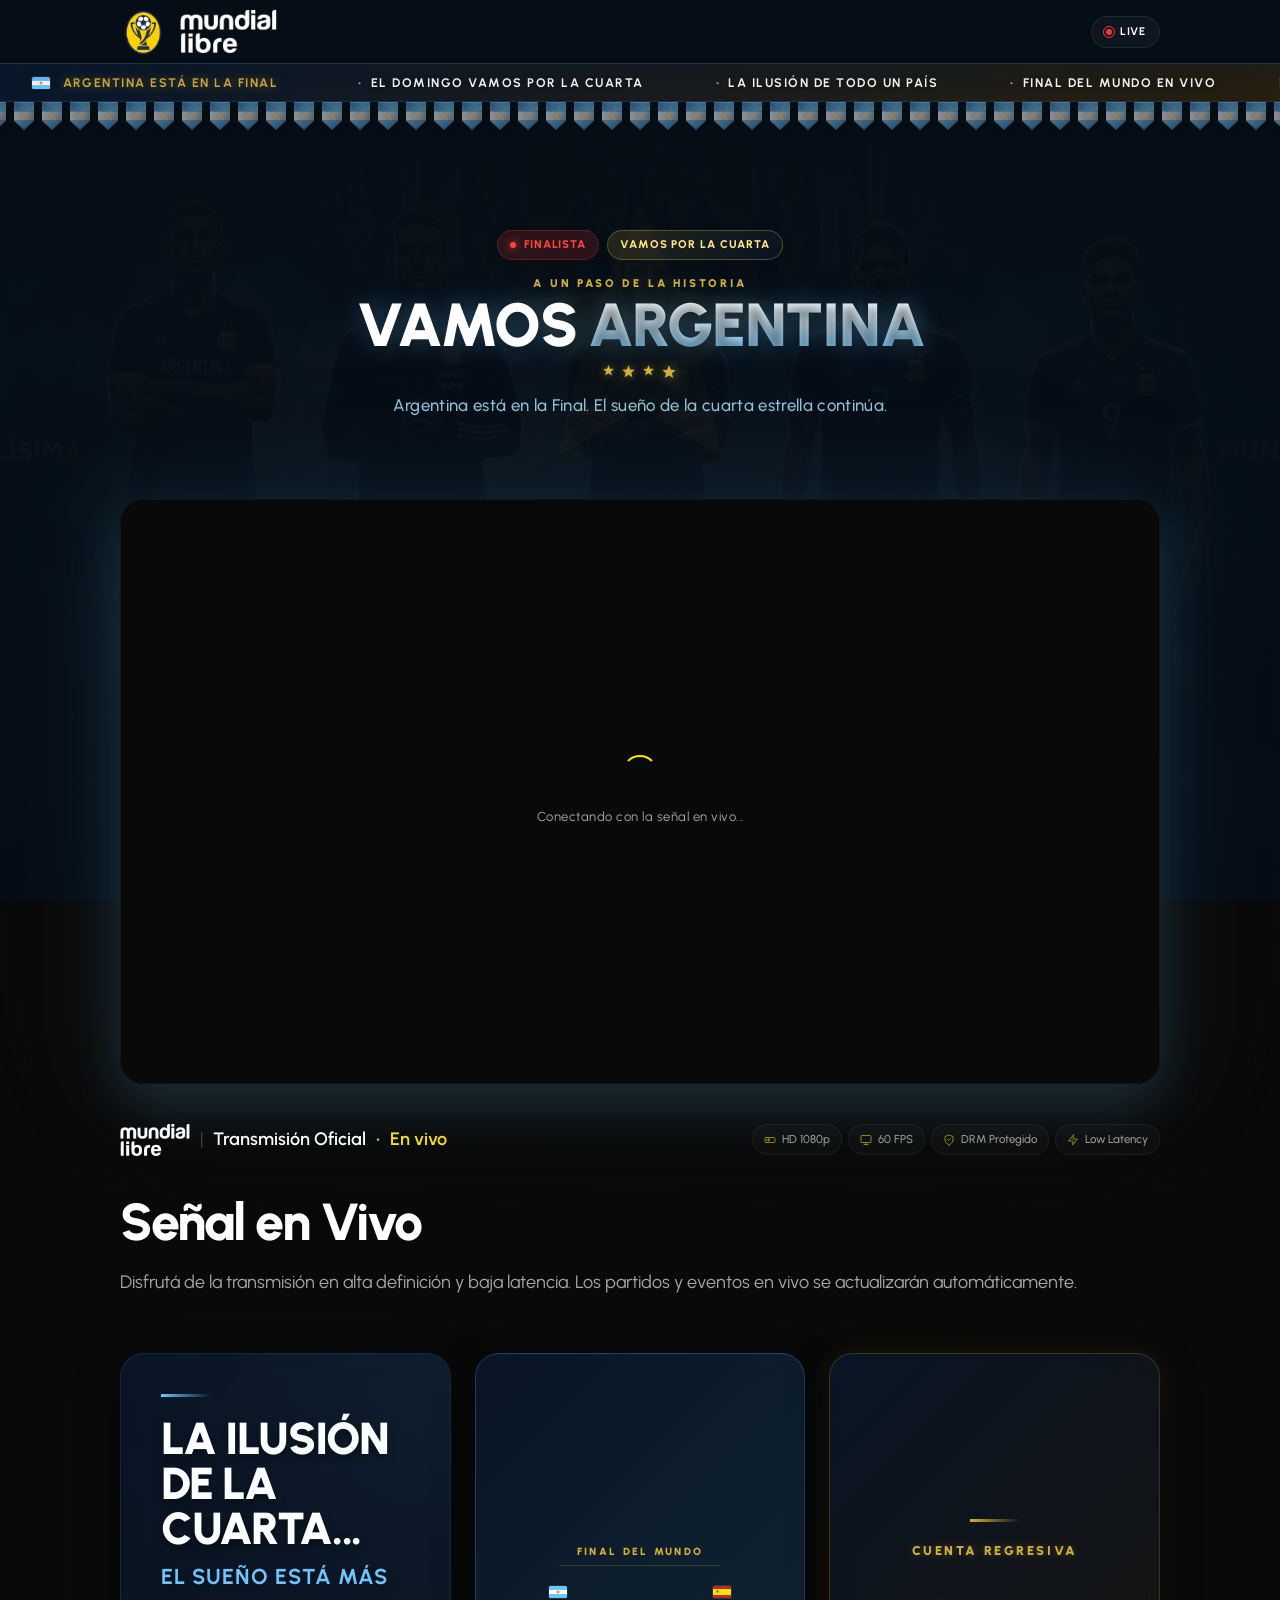
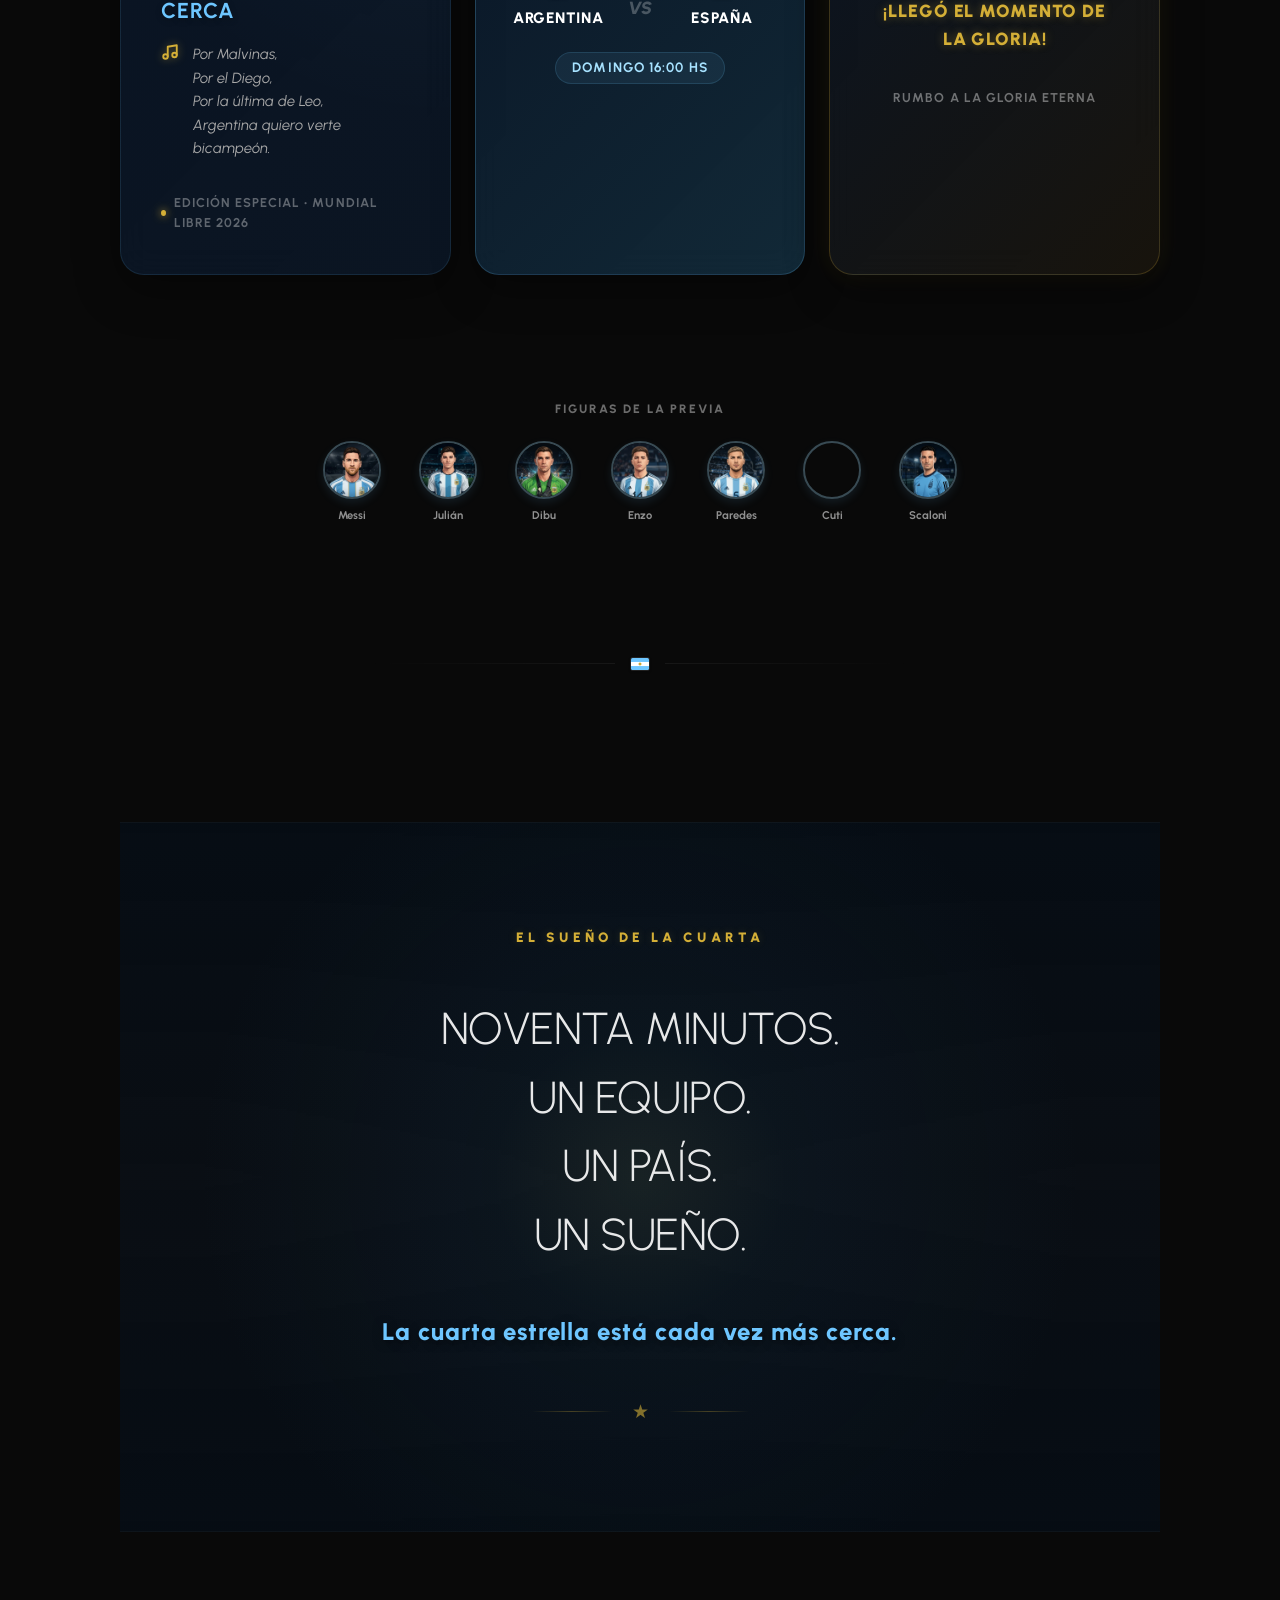
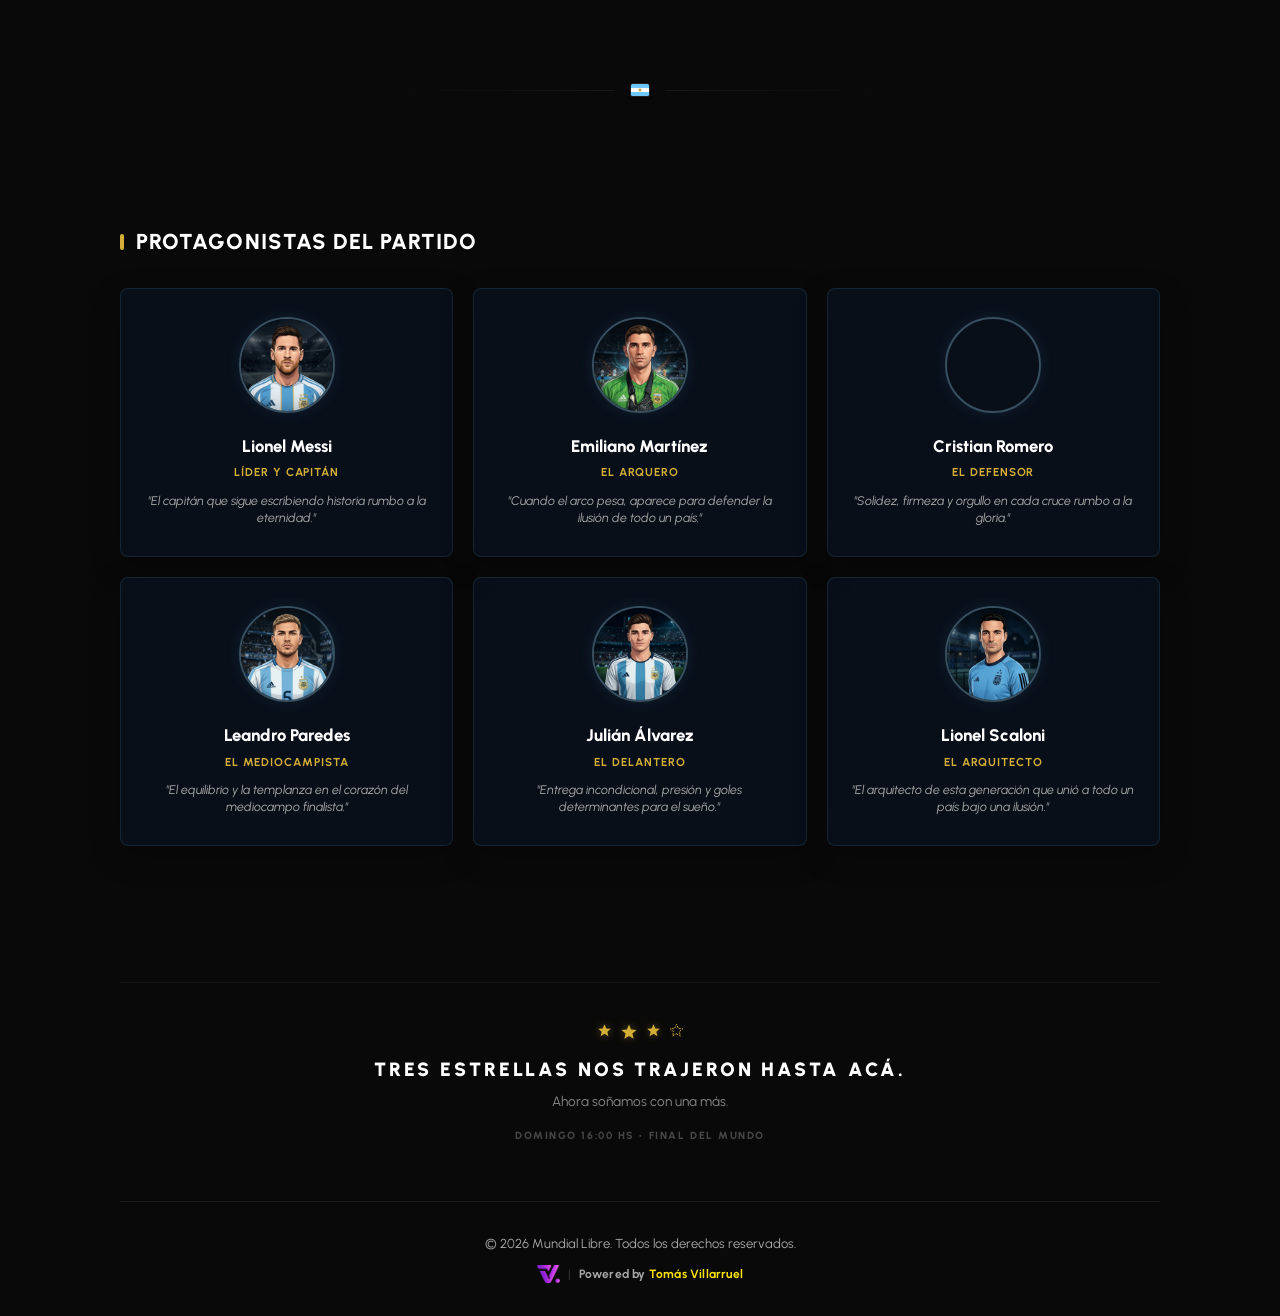
==== commit a4fb379d: "feat: add Argentina match mode with dedicated CSS, JS, and asset styling for live events" ====
--- a/index.html
+++ b/index.html
@@ -375,33 +375,99 @@
 
         <!-- Signal description details -->
         <div class="signal-details animate-details">
-          <p
-            class="signal-subtitle"
-            style="
-              display: flex;
-              align-items: center;
-              gap: 10px;
-              flex-wrap: wrap;
-              margin-bottom: 4px;
-            ">
-            <img
-              src="/assets/mundiallibre.webp"
-              alt="Mundial Libre"
-              loading="lazy"
-              width="160"
-              height="32"
+          <div class="signal-header-row" style="display: flex; justify-content: space-between; align-items: center; flex-wrap: wrap; width: 100%; gap: 15px; margin-bottom: 12px;">
+            <p
+              class="signal-subtitle"
               style="
-                height: 32px;
-                width: auto;
-                object-fit: contain;
-                display: block;
-              " />
-            <span style="opacity: 0.3; font-weight: 300">|</span>
-            <span class="subtitle-text">Transmisión Oficial</span>
-            <span class="dot">•</span>
-            <span class="live">En vivo</span>
-          </p>
-          <h2 class="signal-title">Señal en Vivo</h2>
+                display: flex;
+                align-items: center;
+                gap: 10px;
+                flex-wrap: wrap;
+                margin-bottom: 0;
+              ">
+              <img
+                src="/assets/mundiallibre.webp"
+                alt="Mundial Libre"
+                loading="lazy"
+                width="160"
+                height="32"
+                style="
+                  height: 32px;
+                  width: auto;
+                  object-fit: contain;
+                  display: block;
+                " />
+              <span style="opacity: 0.3; font-weight: 300">|</span>
+              <span class="subtitle-text">Transmisión Oficial</span>
+              <span class="dot">•</span>
+              <span class="live">En vivo</span>
+            </p>
+
+            <div class="signal-specs" style="margin: 0; display: flex; gap: 6px; align-items: center; opacity: 0.7; transition: opacity var(--transition-fast);" onmouseover="this.style.opacity='1.0'" onmouseout="this.style.opacity='0.7'">
+              <span class="spec-tag" style="padding: 5px 11px; font-size: 11.5px; border-radius: 100px; background: rgba(255, 255, 255, 0.035); border: 1px solid rgba(255, 255, 255, 0.08); color: rgba(255, 255, 255, 0.85); gap: 6px; box-shadow: none;">
+                <svg
+                  class="spec-icon"
+                  style="color: var(--color-accent-yellow); opacity: 0.8; width: 12px; height: 12px;"
+                  viewBox="0 0 24 24"
+                  fill="none"
+                  stroke="currentColor"
+                  stroke-width="2"
+                  stroke-linecap="round"
+                  stroke-linejoin="round">
+                  <rect x="2" y="7" width="20" height="10" rx="2" ry="2" />
+                  <path
+                    d="M6 10v4M9 10v4h1a1.5 1.5 0 0 0 1.5-1.5v-1A1.5 1.5 0 0 0 10 10H9z" />
+                </svg>
+                HD 1080p
+              </span>
+              <span class="spec-tag" style="padding: 5px 11px; font-size: 11.5px; border-radius: 100px; background: rgba(255, 255, 255, 0.035); border: 1px solid rgba(255, 255, 255, 0.08); color: rgba(255, 255, 255, 0.85); gap: 6px; box-shadow: none;">
+                <svg
+                  class="spec-icon"
+                  style="color: var(--color-accent-yellow); opacity: 0.8; width: 12px; height: 12px;"
+                  viewBox="0 0 24 24"
+                  fill="none"
+                  stroke="currentColor"
+                  stroke-width="2"
+                  stroke-linecap="round"
+                  stroke-linejoin="round">
+                  <rect x="2" y="3" width="20" height="14" rx="2" ry="2" />
+                  <line x1="8" y1="21" x2="16" y2="21" />
+                  <line x1="12" y1="17" x2="12" y2="21" />
+                </svg>
+                60 FPS
+              </span>
+              <span class="spec-tag" style="padding: 5px 11px; font-size: 11.5px; border-radius: 100px; background: rgba(255, 255, 255, 0.035); border: 1px solid rgba(255, 255, 255, 0.08); color: rgba(255, 255, 255, 0.85); gap: 6px; box-shadow: none;">
+                <svg
+                  class="spec-icon"
+                  style="color: var(--color-accent-yellow); opacity: 0.8; width: 12px; height: 12px;"
+                  viewBox="0 0 24 24"
+                  fill="none"
+                  stroke="currentColor"
+                  stroke-width="2"
+                  stroke-linecap="round"
+                  stroke-linejoin="round">
+                  <path d="M12 22s8-4 8-10V5l-8-3-8 3v7c0 6 8 10 8 10z" />
+                  <path d="m9 11 2 2 4-4" />
+                </svg>
+                DRM Protegido
+              </span>
+              <span class="spec-tag" style="padding: 5px 11px; font-size: 11.5px; border-radius: 100px; background: rgba(255, 255, 255, 0.035); border: 1px solid rgba(255, 255, 255, 0.08); color: rgba(255, 255, 255, 0.85); gap: 6px; box-shadow: none;">
+                <svg
+                  class="spec-icon"
+                  style="color: var(--color-accent-yellow); opacity: 0.8; width: 12px; height: 12px;"
+                  viewBox="0 0 24 24"
+                  fill="none"
+                  stroke="currentColor"
+                  stroke-width="2"
+                  stroke-linecap="round"
+                  stroke-linejoin="round">
+                  <polygon points="13 2 3 14 12 14 11 22 21 10 12 10 13 2" />
+                </svg>
+                Low Latency
+              </span>
+            </div>
+          </div>
+          <h2 class="signal-title" style="margin-top: 10px;">Señal en Vivo</h2>
 
           <div class="live-scoreboard-container" style="display: none">
             <div class="scoreboard-team">
@@ -706,66 +772,6 @@
                 <polyline points="6 9 12 15 18 9"></polyline>
               </svg>
             </div>
-          </div>
-
-          <div class="signal-specs">
-            <span class="spec-tag">
-              <svg
-                class="spec-icon"
-                viewBox="0 0 24 24"
-                fill="none"
-                stroke="currentColor"
-                stroke-width="2"
-                stroke-linecap="round"
-                stroke-linejoin="round">
-                <rect x="2" y="7" width="20" height="10" rx="2" ry="2" />
-                <path
-                  d="M6 10v4M9 10v4h1a1.5 1.5 0 0 0 1.5-1.5v-1A1.5 1.5 0 0 0 10 10H9z" />
-              </svg>
-              HD 1080p
-            </span>
-            <span class="spec-tag">
-              <svg
-                class="spec-icon"
-                viewBox="0 0 24 24"
-                fill="none"
-                stroke="currentColor"
-                stroke-width="2"
-                stroke-linecap="round"
-                stroke-linejoin="round">
-                <rect x="2" y="3" width="20" height="14" rx="2" ry="2" />
-                <line x1="8" y1="21" x2="16" y2="21" />
-                <line x1="12" y1="17" x2="12" y2="21" />
-              </svg>
-              60 FPS
-            </span>
-            <span class="spec-tag">
-              <svg
-                class="spec-icon"
-                viewBox="0 0 24 24"
-                fill="none"
-                stroke="currentColor"
-                stroke-width="2"
-                stroke-linecap="round"
-                stroke-linejoin="round">
-                <path d="M12 22s8-4 8-10V5l-8-3-8 3v7c0 6 8 10 8 10z" />
-                <path d="m9 11 2 2 4-4" />
-              </svg>
-              DRM Protegido
-            </span>
-            <span class="spec-tag">
-              <svg
-                class="spec-icon"
-                viewBox="0 0 24 24"
-                fill="none"
-                stroke="currentColor"
-                stroke-width="2"
-                stroke-linecap="round"
-                stroke-linejoin="round">
-                <polygon points="13 2 3 14 12 14 11 22 21 10 12 10 13 2" />
-              </svg>
-              Low Latency
-            </span>
           </div>
         </div>
       </main>
--- a/css/style.css
+++ b/css/style.css
@@ -281,6 +281,15 @@
   overflow: hidden;
   /* Yellow stadium glow moved to .player-glow-backdrop */
   border: 1px solid var(--color-border);
+}
+
+.player-wrapper.has-open-menu {
+  overflow: visible !important;
+  contain: none !important;
+}
+
+.player-wrapper.has-open-menu .custom-player-controls {
+  contain: none !important;
 }
 
 .player-wrapper video {
@@ -897,6 +906,20 @@
   .signal-desc {
     font-size: 16px;
   }
+
+  .quality-menu {
+    bottom: calc(100% + 8px);
+    right: -10px;
+    width: 120px;
+    padding: 4px;
+    max-height: 110px;
+    overflow-y: auto;
+  }
+
+  .quality-option {
+    padding: 6px 8px;
+    font-size: 10px;
+  }
 }
 
 @media (max-width: 400px) {
--- a/css/style.css
+++ b/css/style.css
@@ -281,6 +281,15 @@
   overflow: hidden;
   /* Yellow stadium glow moved to .player-glow-backdrop */
   border: 1px solid var(--color-border);
+}
+
+.player-wrapper.has-open-menu {
+  overflow: visible !important;
+  contain: none !important;
+}
+
+.player-wrapper.has-open-menu .custom-player-controls {
+  contain: none !important;
 }
 
 .player-wrapper video {
@@ -897,6 +906,20 @@
   .signal-desc {
     font-size: 16px;
   }
+
+  .quality-menu {
+    bottom: calc(100% + 8px);
+    right: -10px;
+    width: 120px;
+    padding: 4px;
+    max-height: 110px;
+    overflow-y: auto;
+  }
+
+  .quality-option {
+    padding: 6px 8px;
+    font-size: 10px;
+  }
 }
 
 @media (max-width: 400px) {
--- a/css/match-mode.css
+++ b/css/match-mode.css
@@ -44,13 +44,13 @@
 @keyframes match-pulse-glow {
   0%, 100% {
     box-shadow: 0px 20px 50px rgba(110, 198, 255, 0.15),
-                0px 0px 100px 30px rgba(167, 226, 255, 0.05),
-                0px 0px 180px 60px rgba(110, 198, 255, 0.02);
+                0px 0px 100px 30px rgba(255, 255, 255, 0.05),
+                0px 0px 180px 60px rgba(212, 175, 55, 0.03);
   }
   50% {
-    box-shadow: 0px 20px 70px rgba(110, 198, 255, 0.28),
-                0px 0px 130px 45px rgba(167, 226, 255, 0.1),
-                0px 0px 210px 75px rgba(110, 198, 255, 0.04);
+    box-shadow: 0px 20px 70px rgba(212, 175, 55, 0.22),
+                0px 0px 130px 45px rgba(110, 198, 255, 0.15),
+                0px 0px 210px 75px rgba(255, 255, 255, 0.04);
   }
 }
 
@@ -90,7 +90,7 @@
   position: relative;
   width: 100%;
   height: 38px;
-  background: linear-gradient(135deg, rgba(10, 25, 47, 0.85), rgba(27, 73, 101, 0.85));
+  background: linear-gradient(135deg, rgba(10, 25, 47, 0.9), rgba(43, 34, 18, 0.9));
   backdrop-filter: blur(12px);
   -webkit-backdrop-filter: blur(12px);
   border-bottom: 1px solid var(--color-match-glass-border);
@@ -175,20 +175,20 @@
      2. Lineup de Héroes fijo
      3. Textura de cancha y estrellas sutiles */
   background-image: 
-    linear-gradient(to bottom, #060e17 0%, rgba(6, 14, 23, 0.94) 40%, #060e17 100%),
+    linear-gradient(to bottom, #060e17 0%, rgba(6, 14, 23, 0.96) 40%, #060e17 100%),
     url('/assets/heroes_lineup.webp'),
-    radial-gradient(circle at 15% 20%, rgba(110, 198, 255, 0.015) 1.5px, transparent 1.5px),
-    radial-gradient(circle at 80% 35%, rgba(212, 175, 55, 0.01) 2px, transparent 2px),
-    radial-gradient(circle at 50% 75%, rgba(255, 255, 255, 0.015) 1.5px, transparent 1.5px),
-    linear-gradient(rgba(255, 255, 255, 0.002) 1px, transparent 1px),
-    linear-gradient(90deg, rgba(255, 255, 255, 0.002) 1px, transparent 1px);
+    radial-gradient(circle at 15% 20%, rgba(110, 198, 255, 0.02) 1.5px, transparent 1.5px),
+    radial-gradient(circle at 80% 35%, rgba(212, 175, 55, 0.025) 2px, transparent 2px),
+    radial-gradient(circle at 50% 75%, rgba(255, 255, 255, 0.02) 1.5px, transparent 1.5px),
+    linear-gradient(rgba(255, 255, 255, 0.003) 1px, transparent 1px),
+    linear-gradient(90deg, rgba(255, 255, 255, 0.003) 1px, transparent 1px);
   background-size: cover, cover, 500px 500px, 600px 600px, 450px 450px, 120px 120px, 120px 120px;
   background-position: center center, center 28%, center center, center center, center center, center center, center center;
   background-repeat: no-repeat, no-repeat, repeat, repeat, repeat, repeat, repeat;
   background-attachment: fixed, fixed, scroll, scroll, scroll, scroll, scroll;
   pointer-events: none;
   z-index: 0;
-  opacity: 0.95;
+  opacity: 0.96;
 }
 
 /* ==========================================================================
@@ -399,7 +399,7 @@
   margin-top: 2.5rem;
   margin-bottom: 2rem;
   display: grid;
-  grid-template-columns: 1fr 1fr;
+  grid-template-columns: repeat(3, 1fr);
   gap: 24px;
   align-items: stretch;
   position: relative;
@@ -1043,7 +1043,8 @@
 .argentina-match-mode .match-banner-card,
 .argentina-match-mode .match-card-vs,
 .argentina-match-mode .match-previa-card,
-.argentina-match-mode .match-team-card {
+.argentina-match-mode .match-team-card,
+.argentina-match-mode .match-countdown-card {
   transition: transform 0.4s cubic-bezier(0.16, 1, 0.3, 1),
               box-shadow 0.4s cubic-bezier(0.16, 1, 0.3, 1),
               border-color 0.3s ease;
@@ -1054,11 +1055,12 @@
 .argentina-match-mode .match-banner-card:hover,
 .argentina-match-mode .match-card-vs:hover,
 .argentina-match-mode .match-previa-card:hover,
-.argentina-match-mode .match-team-card:hover {
+.argentina-match-mode .match-team-card:hover,
+.argentina-match-mode .match-countdown-card:hover {
   transform: translateY(-4px) scale(1.015);
   box-shadow: 0 15px 40px rgba(0, 0, 0, 0.4), 
-              0 0 15px rgba(110, 198, 255, 0.12);
-  border-color: rgba(110, 198, 255, 0.3);
+              0 0 20px rgba(212, 175, 55, 0.18);
+  border-color: rgba(212, 175, 55, 0.35);
 }
 
 /* ==========================================================================
@@ -1073,12 +1075,15 @@
     flex-direction: row;
     align-items: stretch;
   }
-  .match-card-vs, .match-previa-card, .match-team-card {
+  .match-card-vs, .match-previa-card, .match-team-card, .match-countdown-card {
     flex: 1;
   }
   .match-protagonists-grid {
     grid-template-columns: repeat(2, 1fr);
     gap: 16px;
+  }
+  .match-dream-phrase {
+    font-size: 2.2rem;
   }
 }
 
@@ -1099,6 +1104,15 @@
     width: 48px;
     height: 48px;
   }
+  .match-dream-container {
+    padding: 4rem 1.5rem;
+  }
+  .match-dream-phrase {
+    font-size: 1.8rem;
+  }
+  .match-dream-desc {
+    font-size: 1.25rem;
+  }
 }
 
 @media (max-width: 580px) {
@@ -1132,3 +1146,240 @@
     height: 32px;
   }
 }
+
+/* ==========================================================================
+   17. ESTILOS DE LA CUENTA REGRESIVA (GLASSMORPHISM & GLOW)
+   ========================================================================== */
+.match-countdown-card {
+  background: linear-gradient(135deg, rgba(10, 25, 47, 0.75), rgba(43, 34, 18, 0.45));
+  backdrop-filter: blur(16px);
+  -webkit-backdrop-filter: blur(16px);
+  border: 1px solid rgba(212, 175, 55, 0.22);
+  border-radius: var(--radius-lg);
+  padding: 1.8rem;
+  display: flex;
+  flex-direction: column;
+  justify-content: center;
+  align-items: center;
+  box-shadow: 0 15px 40px rgba(0, 0, 0, 0.45), 
+              0 0 25px rgba(212, 175, 55, 0.1);
+  text-align: center;
+  position: relative;
+  overflow: hidden;
+}
+
+.match-countdown-decor-line {
+  width: 50px;
+  height: 3px;
+  background: linear-gradient(90deg, var(--color-match-dorado), transparent);
+  margin-bottom: 1.2rem;
+}
+
+.match-countdown-title {
+  font-family: var(--font-display);
+  font-size: 0.8rem;
+  font-weight: 900;
+  color: var(--color-match-dorado);
+  letter-spacing: 0.2em;
+  text-transform: uppercase;
+  margin-bottom: 15px;
+  text-shadow: 0 0 8px rgba(212, 175, 55, 0.3);
+}
+
+.match-countdown-timer {
+  display: flex;
+  gap: 12px;
+  justify-content: center;
+  align-items: center;
+  margin: 10px 0;
+}
+
+.countdown-unit {
+  display: flex;
+  flex-direction: column;
+  align-items: center;
+}
+
+.countdown-num {
+  font-family: var(--font-display);
+  font-size: 2.8rem;
+  font-weight: 900;
+  color: #FFFFFF;
+  line-height: 1;
+  text-shadow: 0 0 15px rgba(255, 255, 255, 0.35),
+               0 0 30px rgba(110, 198, 255, 0.2);
+}
+
+.countdown-label {
+  font-size: 0.6rem;
+  font-weight: 800;
+  color: var(--color-match-celeste-light);
+  letter-spacing: 0.1em;
+  margin-top: 4px;
+}
+
+.match-countdown-footer {
+  margin-top: 15px;
+  font-size: 0.8rem;
+  font-weight: 700;
+  color: rgba(255, 255, 255, 0.4);
+  letter-spacing: 0.08em;
+  text-transform: uppercase;
+}
+
+.countdown-finished {
+  font-family: var(--font-display);
+  font-size: 1.1rem;
+  font-weight: 900;
+  color: var(--color-match-dorado);
+  text-shadow: 0 0 10px rgba(212, 175, 55, 0.4);
+  letter-spacing: 0.05em;
+  padding: 10px;
+}
+
+/* ==========================================================================
+   18. ESTILOS DE LA SECCIÓN CINEMATOGRÁFICA "EL SUEÑO DE LA CUARTA"
+   ========================================================================== */
+.match-dream-container {
+  width: 100%;
+  margin: 5rem 0;
+  padding: 6.5rem 2rem;
+  background: radial-gradient(circle at center, rgba(27, 73, 101, 0.18) 0%, rgba(10, 25, 47, 0) 70%),
+              linear-gradient(180deg, rgba(6, 14, 23, 0.8) 0%, rgba(15, 37, 66, 0.2) 50%, rgba(6, 14, 23, 0.8) 100%);
+  border-top: 1px solid rgba(255, 255, 255, 0.03);
+  border-bottom: 1px solid rgba(255, 255, 255, 0.03);
+  text-align: center;
+  position: relative;
+  z-index: 2;
+  overflow: hidden;
+}
+
+.match-dream-glow-backdrop {
+  position: absolute;
+  top: 50%;
+  left: 50%;
+  transform: translate(-50%, -50%);
+  width: 300px;
+  height: 300px;
+  background: radial-gradient(circle, rgba(212, 175, 55, 0.06) 0%, transparent 70%);
+  pointer-events: none;
+  z-index: 1;
+}
+
+.match-dream-content {
+  position: relative;
+  z-index: 2;
+  max-width: 800px;
+  margin: 0 auto;
+}
+
+.match-dream-subtitle {
+  font-family: var(--font-display);
+  font-size: 0.85rem;
+  font-weight: 900;
+  color: var(--color-match-dorado);
+  letter-spacing: 0.3em;
+  text-transform: uppercase;
+  margin-bottom: 3.5rem;
+  text-shadow: 0 0 10px rgba(212, 175, 55, 0.2);
+}
+
+.match-dream-phrases {
+  display: flex;
+  flex-direction: column;
+  gap: 1.2rem;
+  margin-bottom: 3.5rem;
+}
+
+.match-dream-phrase {
+  font-family: var(--font-display);
+  font-size: 2.8rem;
+  font-weight: 300;
+  color: rgba(255, 255, 255, 0.9);
+  letter-spacing: -0.01em;
+  line-height: 1.1;
+  text-transform: uppercase;
+  opacity: 0;
+  transform: translateY(20px);
+  animation: dream-fade-in 1.2s cubic-bezier(0.16, 1, 0.3, 1) forwards;
+}
+
+@keyframes dream-fade-in {
+  to {
+    opacity: 1;
+    transform: translateY(0);
+  }
+}
+
+.match-dream-desc {
+  font-family: var(--font-display);
+  font-size: 1.5rem;
+  font-weight: 800;
+  color: var(--color-match-celeste);
+  letter-spacing: 0.04em;
+  max-width: 90%;
+  margin: 0 auto 3rem auto;
+  line-height: 1.4;
+  text-shadow: 0 2px 10px rgba(0,0,0,0.5);
+}
+
+.match-dream-divider {
+  display: flex;
+  align-items: center;
+  justify-content: center;
+  gap: 20px;
+}
+
+.match-dream-divider::before,
+.match-dream-divider::after {
+  content: '';
+  width: 80px;
+  height: 1px;
+  background: linear-gradient(90deg, transparent, rgba(212, 175, 55, 0.3), transparent);
+}
+
+.dream-star-contour {
+  font-size: 1.2rem;
+  color: var(--color-match-dorado);
+  opacity: 0.6;
+  animation: match-star-glow 4s infinite ease-in-out;
+}
+
+/* ==========================================================================
+   19. DETALLES DE ANIMACIÓN DE LA CUARTA ESTRELLA Y EL FONDO HERO
+   ========================================================================== */
+.match-star-fourth {
+  filter: drop-shadow(0 0 6px rgba(212, 175, 55, 0.7));
+  animation: match-star-glow 4s infinite ease-in-out;
+  animation-delay: 1.8s;
+}
+
+.match-star-contour {
+  filter: drop-shadow(0 0 2px rgba(212, 175, 55, 0.2));
+}
+
+.match-hero-bg-star {
+  position: absolute;
+  top: 55%;
+  left: 50%;
+  transform: translate(-50%, -50%);
+  width: 320px;
+  height: 320px;
+  z-index: 1;
+  opacity: 0;
+  animation: reveal-bg-star 8s cubic-bezier(0.16, 1, 0.3, 1) forwards;
+  pointer-events: none;
+}
+
+@keyframes reveal-bg-star {
+  0% {
+    opacity: 0;
+    transform: translate(-50%, -50%) scale(0.8) rotate(-15deg);
+  }
+  100% {
+    opacity: 0.03;
+    transform: translate(-50%, -50%) scale(1) rotate(0deg);
+  }
+}
+
+
